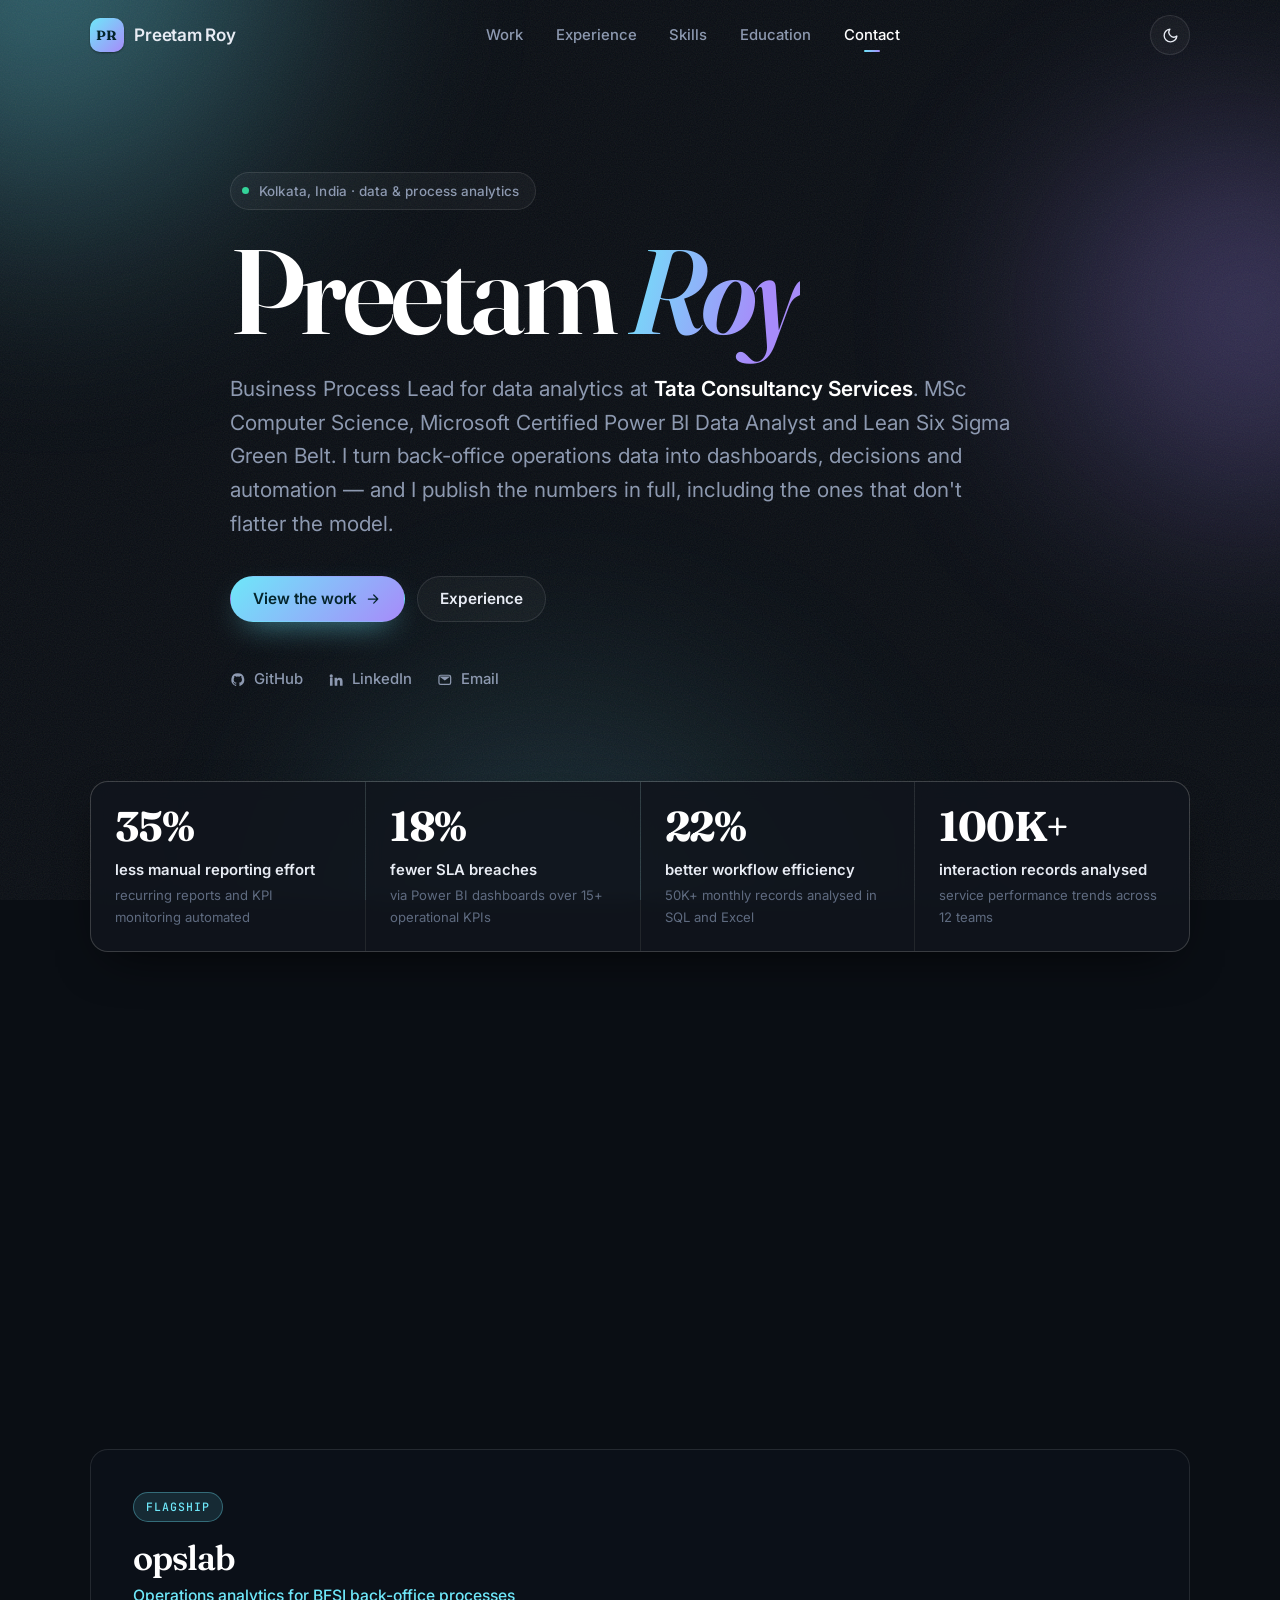
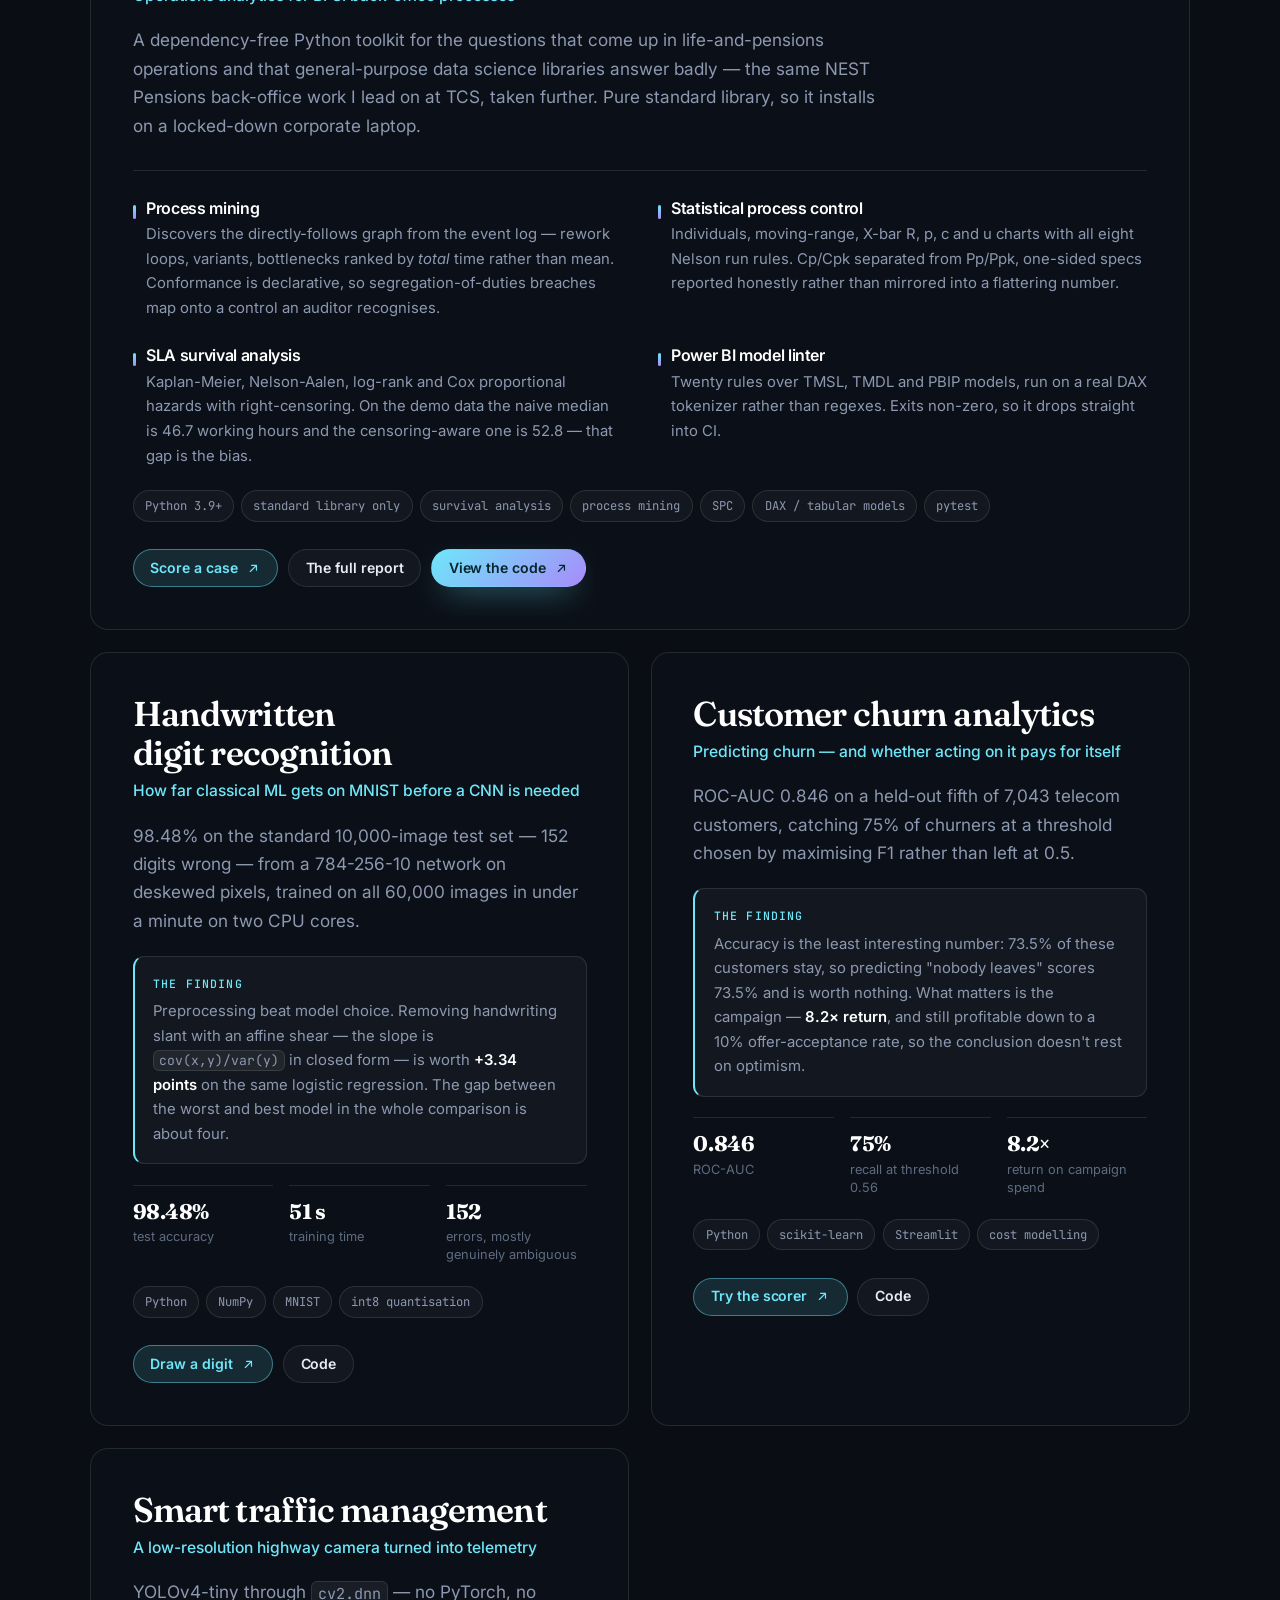
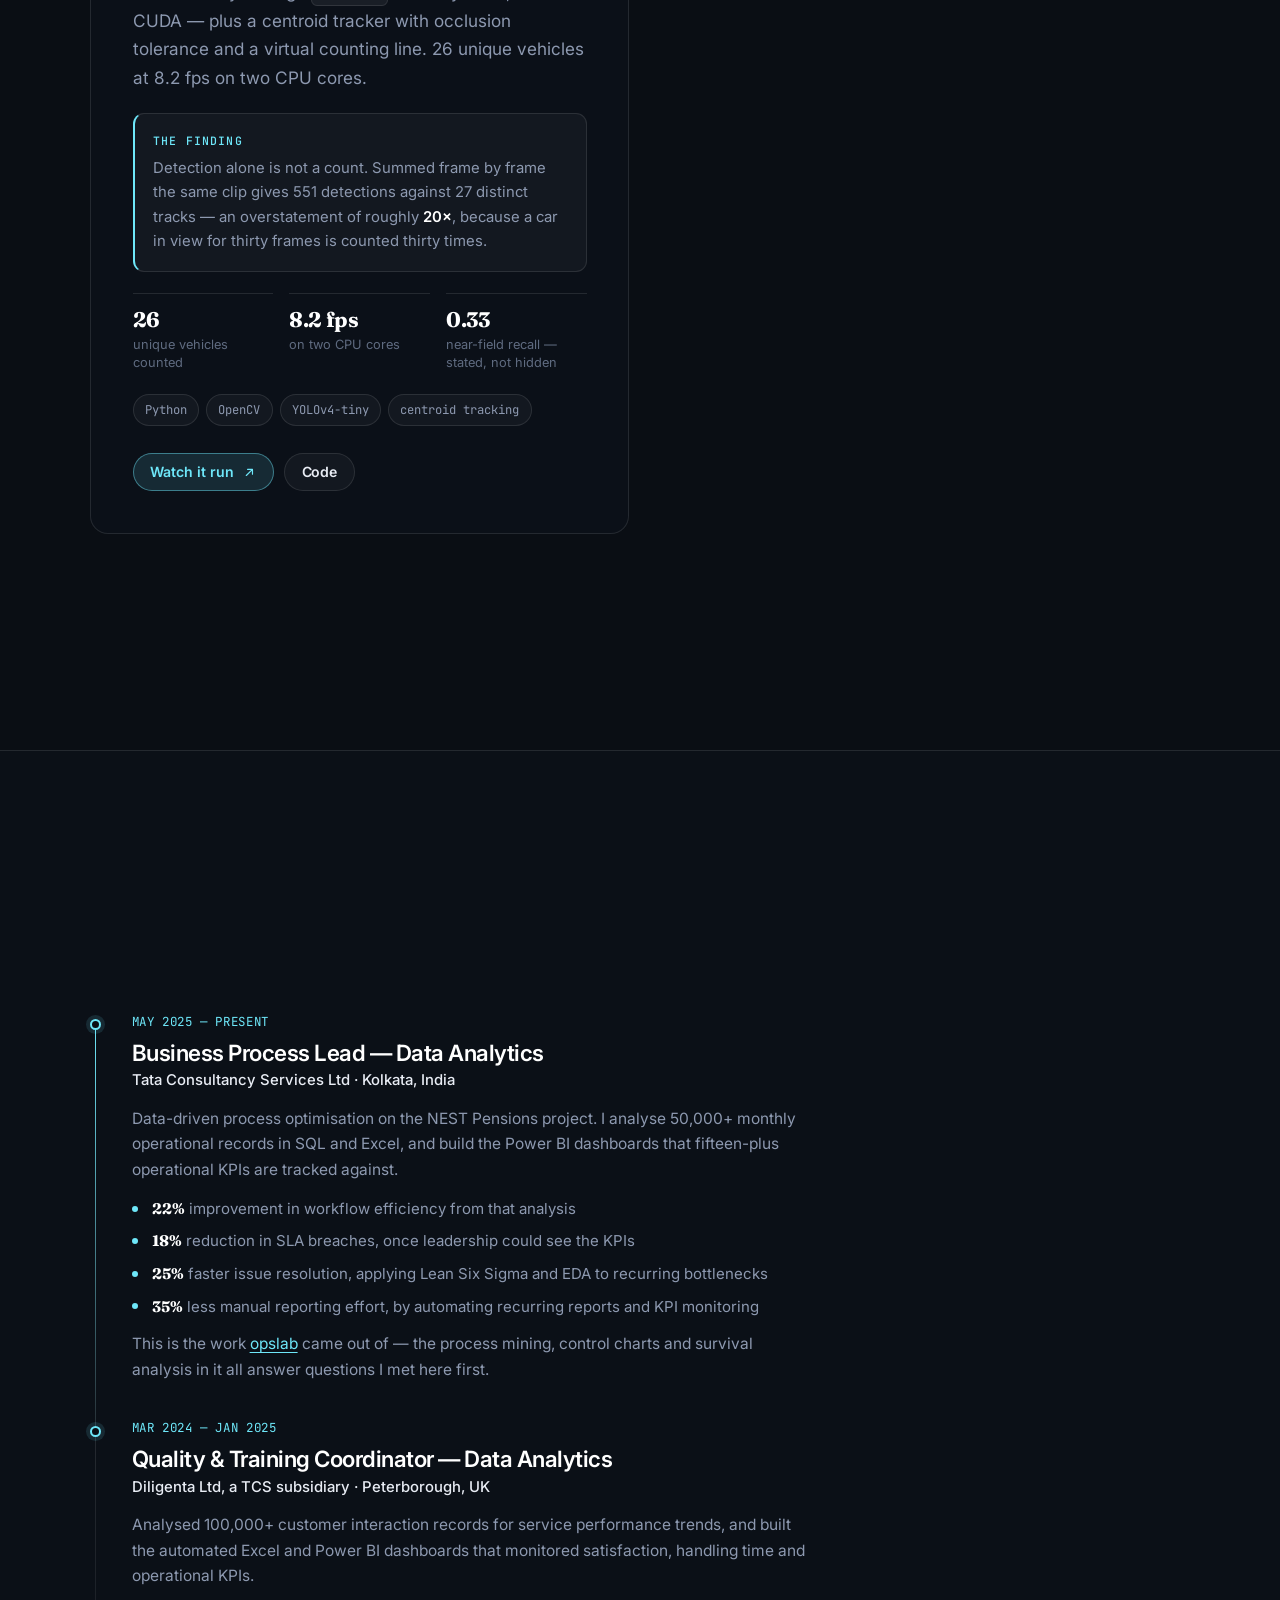
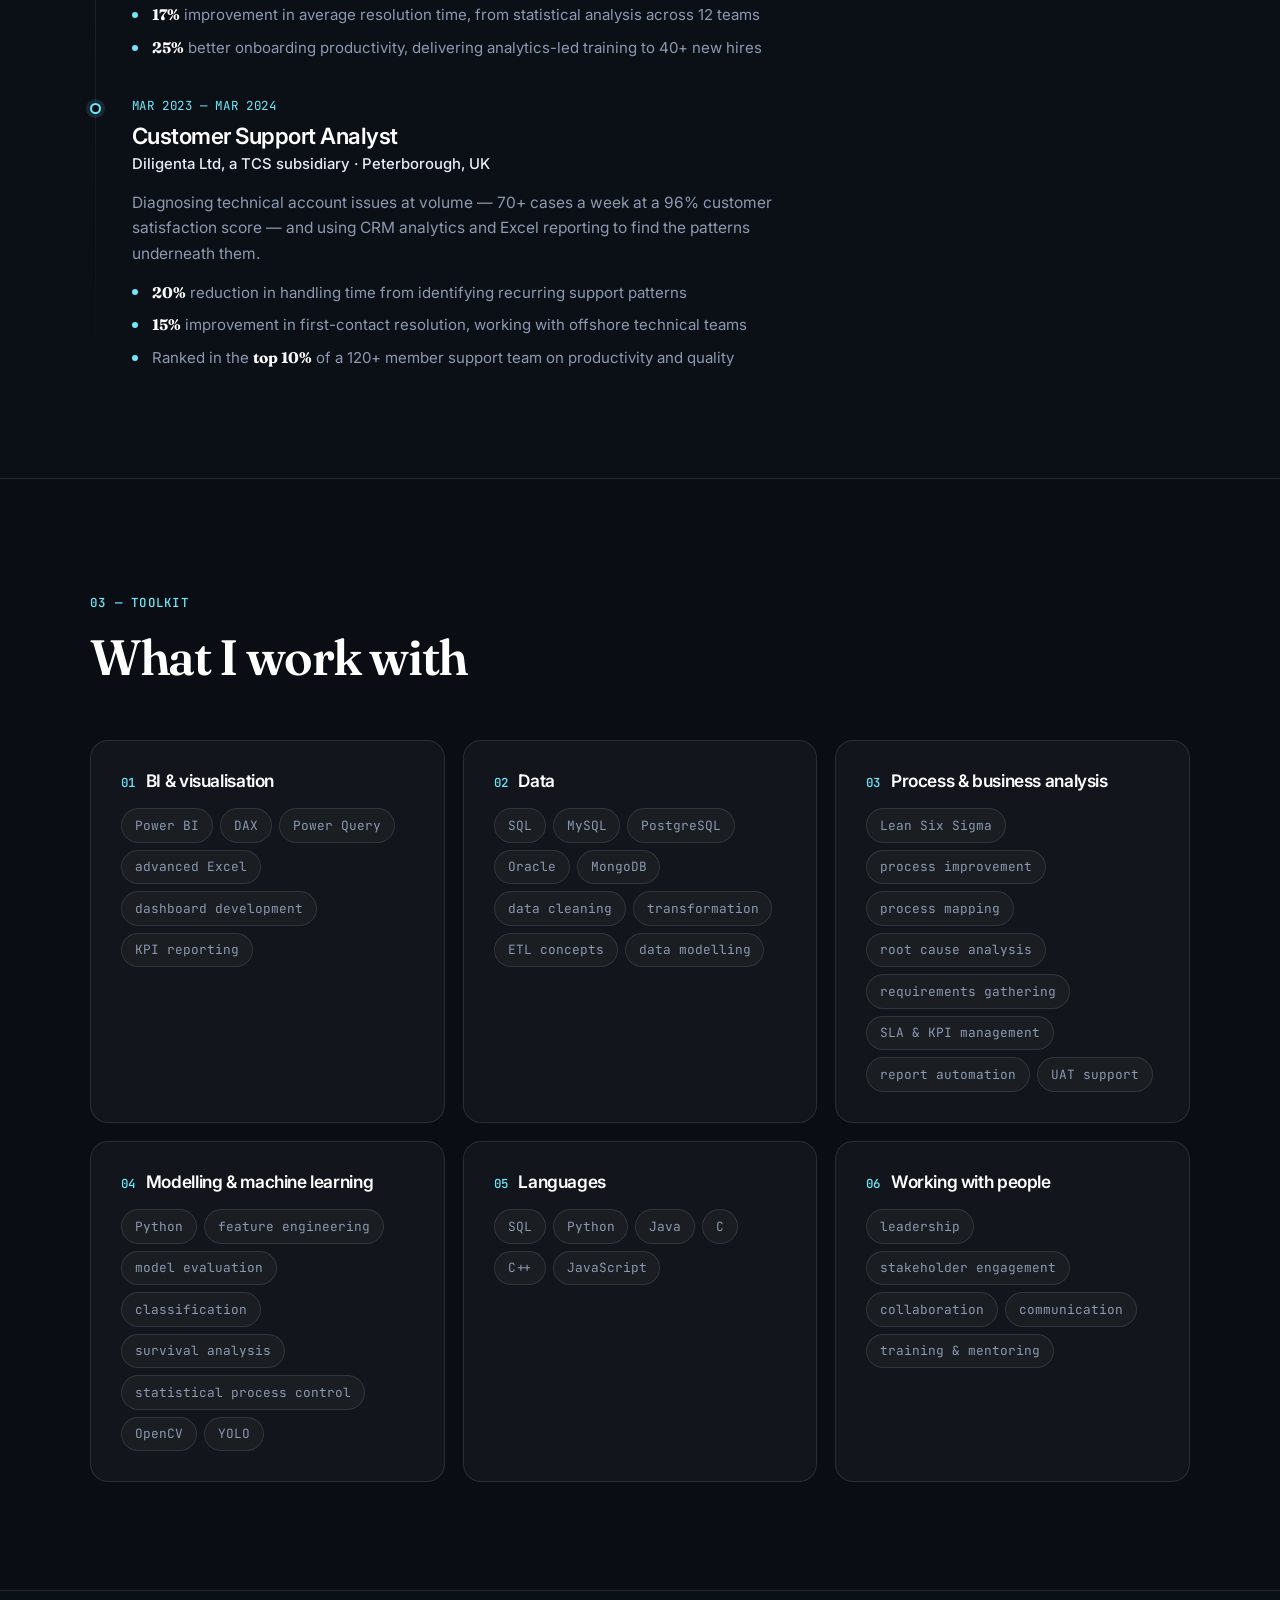
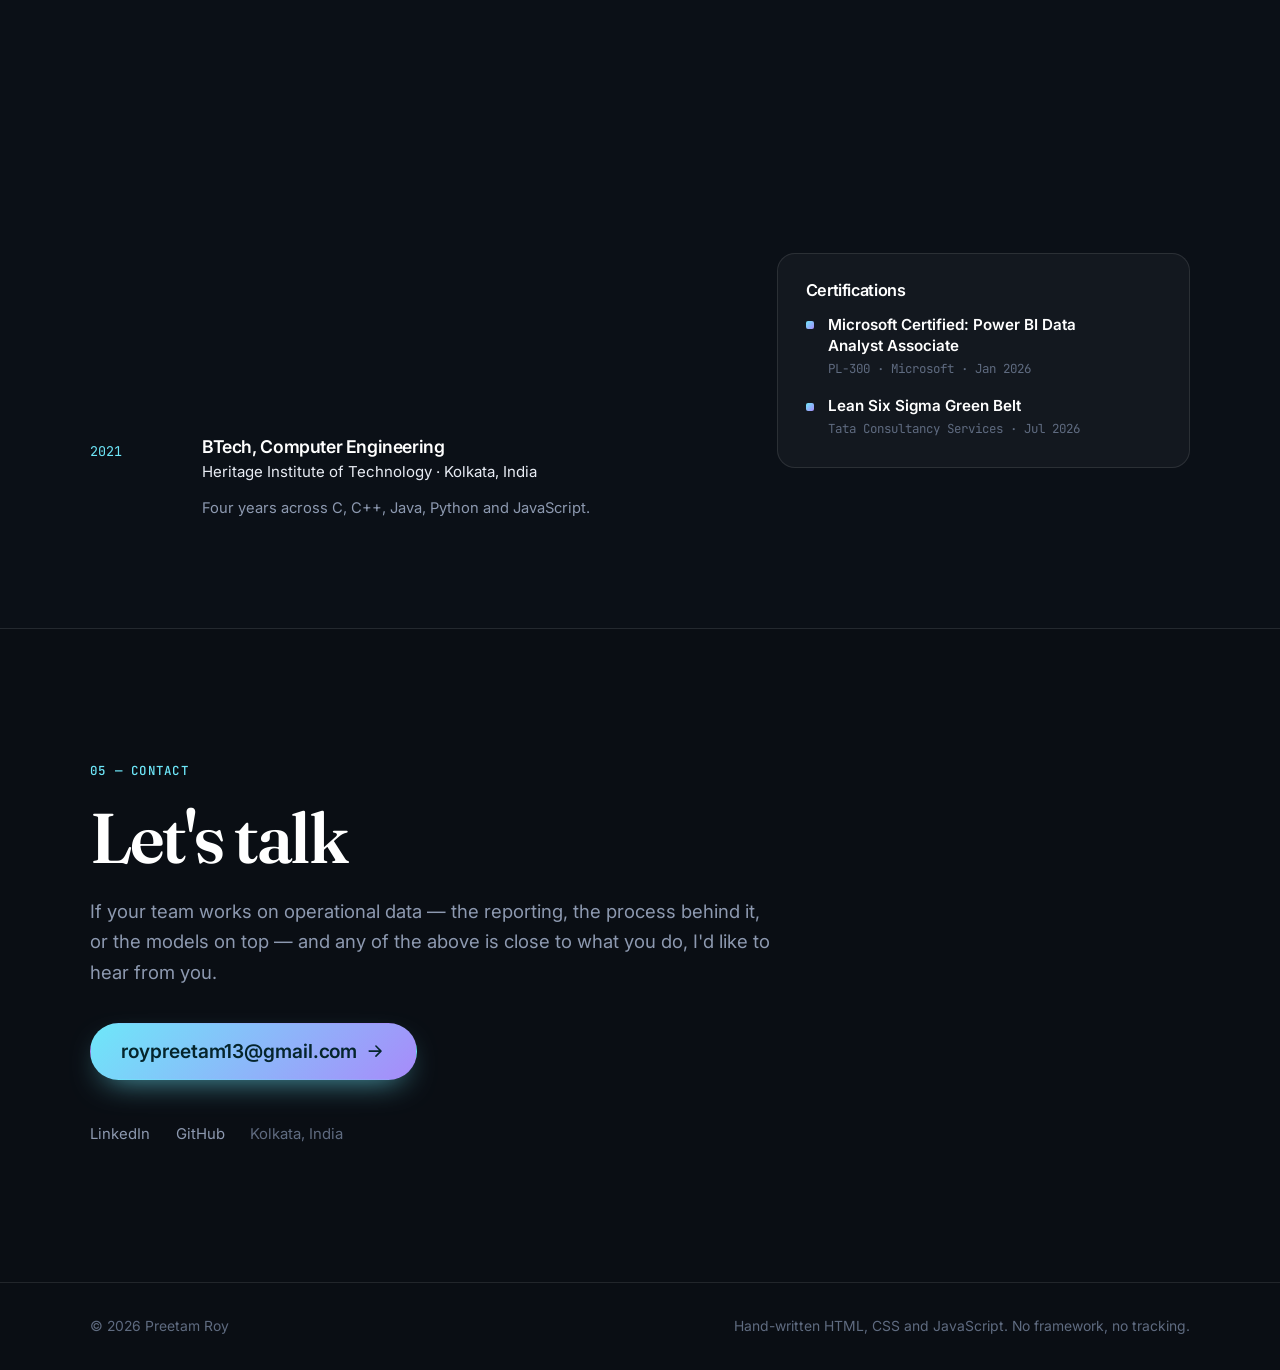
==== index.html @ d024924d "Publish the portfolio at the user-site URL A mirror of pr1317/portfolio, which stays the source of t" ====
<!doctype html>
<html lang="en" data-theme="dark">
<head>
<meta charset="utf-8">
<meta name="viewport" content="width=device-width, initial-scale=1, viewport-fit=cover">
<title>Preetam Roy — Data &amp; Process Analytics Portfolio</title>
<meta name="description" content="Preetam Roy — Business Process Lead for data analytics at TCS. MSc Computer Science, Microsoft Certified Power BI Data Analyst (PL-300), Lean Six Sigma Green Belt. Operations analytics, SQL, Power BI and machine learning.">
<meta name="author" content="Preetam Roy">
<meta name="theme-color" content="#0a0e14" media="(prefers-color-scheme: dark)">
<meta name="theme-color" content="#f6f7fb" media="(prefers-color-scheme: light)">

<meta property="og:type" content="website">
<meta property="og:title" content="Preetam Roy — Data &amp; Process Analytics Portfolio">
<meta property="og:description" content="Operations analytics, SQL and Power BI across BFSI back-office processes — plus four projects with their results published in full, including the ones that don't flatter the model.">
<meta property="og:url" content="https://portfolio-production-f8b6.up.railway.app/">
<meta name="twitter:card" content="summary_large_image">

<link rel="canonical" href="https://portfolio-production-f8b6.up.railway.app/">
<link rel="icon" href="data:image/svg+xml,%3Csvg xmlns='http://www.w3.org/2000/svg' viewBox='0 0 64 64'%3E%3Crect width='64' height='64' rx='14' fill='%230a0e14'/%3E%3Ctext x='32' y='43' font-family='Georgia,serif' font-size='30' font-weight='700' fill='%236ee7f9' text-anchor='middle'%3EPR%3C/text%3E%3C/svg%3E">

<link rel="preconnect" href="https://fonts.googleapis.com">
<link rel="preconnect" href="https://fonts.gstatic.com" crossorigin>
<link rel="stylesheet" href="https://fonts.googleapis.com/css2?family=Fraunces:opsz,wght@9..144,400;9..144,600;9..144,700&family=Inter:wght@400;500;600;700&family=JetBrains+Mono:wght@400;500&display=swap">
<script>
(function(){var d=document.documentElement;d.classList.add('js');
try{var t=localStorage.getItem('pr-theme');if(t==='light'||t==='dark')d.setAttribute('data-theme',t);}catch(e){}})();
</script>
<link rel="stylesheet" href="assets/css/style.css">
</head>
<body>
<a class="skip-link" href="#main">Skip to content</a>

<div class="aurora" aria-hidden="true">
  <span class="aurora__blob aurora__blob--1"></span>
  <span class="aurora__blob aurora__blob--2"></span>
  <span class="aurora__blob aurora__blob--3"></span>
  <span class="aurora__grain"></span>
</div>

<header class="site-header" id="site-header">
  <div class="shell site-header__inner">
    <a class="brand" href="#top">
      <span class="brand__mark" aria-hidden="true">PR</span>
      <span class="brand__text">Preetam Roy</span>
    </a>

    <nav class="nav" id="nav" aria-label="Primary">
      <ul class="nav__list">
        <li><a class="nav__link" href="#work">Work</a></li>
        <li><a class="nav__link" href="#experience">Experience</a></li>
        <li><a class="nav__link" href="#skills">Skills</a></li>
        <li><a class="nav__link" href="#education">Education</a></li>
        <li><a class="nav__link" href="#contact">Contact</a></li>
      </ul>
    </nav>

    <div class="site-header__actions">
      <button class="icon-btn" id="theme-toggle" type="button" aria-label="Switch to light theme" aria-pressed="false">
        <svg class="icon icon--moon" viewBox="0 0 24 24" aria-hidden="true"><path d="M21 12.8A9 9 0 1 1 11.2 3a7 7 0 0 0 9.8 9.8Z"/></svg>
        <svg class="icon icon--sun" viewBox="0 0 24 24" aria-hidden="true"><circle cx="12" cy="12" r="4.2"/><path d="M12 2v2.6M12 19.4V22M4.2 4.2l1.9 1.9M17.9 17.9l1.9 1.9M2 12h2.6M19.4 12H22M4.2 19.8l1.9-1.9M17.9 6.1l1.9-1.9"/></svg>
      </button>
      <button class="menu-btn" id="menu-btn" type="button" aria-label="Open menu" aria-expanded="false" aria-controls="mobile-menu">
        <span></span><span></span><span></span>
      </button>
    </div>
  </div>
  <div class="scroll-progress" id="scroll-progress" aria-hidden="true"></div>
</header>

<div class="mobile-menu" id="mobile-menu" hidden>
  <nav aria-label="Mobile">
    <ul>
      <li><a href="#work">Work</a></li>
      <li><a href="#experience">Experience</a></li>
      <li><a href="#skills">Skills</a></li>
      <li><a href="#education">Education</a></li>
      <li><a href="#contact">Contact</a></li>
    </ul>
  </nav>
  <div class="mobile-menu__foot">
    <a href="mailto:roypreetam13@gmail.com">roypreetam13@gmail.com</a>
  </div>
</div>

<main id="main">
  <span id="top"></span>

  <!-- ───────────────────────── HERO ───────────────────────── -->
  <section class="hero">
    <div class="shell hero__inner">
      <p class="hero__eyebrow reveal">
        <span class="pulse" aria-hidden="true"></span>
        Kolkata, India &middot; data &amp; process analytics
      </p>

      <h1 class="hero__title reveal" data-reveal-delay="1">
        Preetam <em>Roy</em>
      </h1>

      <p class="hero__lede reveal" data-reveal-delay="2">
        Business Process Lead for data analytics at <strong>Tata Consultancy Services</strong>.
        MSc Computer Science, Microsoft Certified Power BI Data Analyst and Lean Six Sigma
        Green Belt. I turn back-office operations data into dashboards, decisions and
        automation &mdash; and I publish the numbers in full, including the ones that don't
        flatter the model.
      </p>

      <div class="hero__cta reveal" data-reveal-delay="3">
        <a class="btn btn--primary" href="#work">
          View the work
          <svg class="icon" viewBox="0 0 24 24" aria-hidden="true"><path d="M5 12h14M13 6l6 6-6 6"/></svg>
        </a>
        <a class="btn btn--ghost" href="#experience">Experience</a>
      </div>

      <ul class="hero__links reveal" data-reveal-delay="4">
        <li><a href="https://github.com/pr1317" target="_blank" rel="noopener noreferrer">
          <svg class="icon" viewBox="0 0 24 24" aria-hidden="true"><path d="M12 2a10 10 0 0 0-3.16 19.49c.5.09.68-.22.68-.48v-1.7c-2.78.6-3.37-1.34-3.37-1.34-.45-1.16-1.11-1.47-1.11-1.47-.91-.62.07-.61.07-.61 1 .07 1.53 1.03 1.53 1.03.9 1.53 2.36 1.09 2.93.83.09-.65.35-1.09.63-1.34-2.22-.25-4.55-1.11-4.55-4.94 0-1.09.39-1.98 1.03-2.68-.1-.25-.45-1.27.1-2.65 0 0 .84-.27 2.75 1.02a9.5 9.5 0 0 1 5 0c1.91-1.29 2.75-1.02 2.75-1.02.55 1.38.2 2.4.1 2.65.64.7 1.03 1.59 1.03 2.68 0 3.84-2.34 4.68-4.57 4.93.36.31.68.92.68 1.85v2.74c0 .27.18.58.69.48A10 10 0 0 0 12 2Z"/></svg>
          GitHub</a></li>
        <li><a href="https://www.linkedin.com/in/preetam-roy" target="_blank" rel="noopener noreferrer">
          <svg class="icon" viewBox="0 0 24 24" aria-hidden="true"><path d="M4.98 3.5a2.5 2.5 0 1 1 0 5 2.5 2.5 0 0 1 0-5ZM3 9h4v12H3zM10 9h3.8v1.7h.05c.53-.95 1.83-1.95 3.77-1.95 4.03 0 4.78 2.5 4.78 5.76V21h-4v-5.6c0-1.34-.03-3.06-1.9-3.06-1.9 0-2.2 1.45-2.2 2.96V21h-4z"/></svg>
          LinkedIn</a></li>
        <li><a href="mailto:roypreetam13@gmail.com">
          <svg class="icon" viewBox="0 0 24 24" aria-hidden="true"><rect x="3" y="5" width="18" height="14" rx="2.5"/><path d="m3.5 7 8.5 6 8.5-6"/></svg>
          Email</a></li>
      </ul>
    </div>

    <div class="shell">
      <ul class="stats reveal" data-reveal-delay="5">
        <li class="stat">
          <span class="stat__value" data-count-to="35" data-decimals="0" data-suffix="%">35%</span>
          <span class="stat__label">less manual reporting effort</span>
          <span class="stat__note">recurring reports and KPI monitoring automated</span>
        </li>
        <li class="stat">
          <span class="stat__value" data-count-to="18" data-decimals="0" data-suffix="%">18%</span>
          <span class="stat__label">fewer SLA breaches</span>
          <span class="stat__note">via Power BI dashboards over 15+ operational KPIs</span>
        </li>
        <li class="stat">
          <span class="stat__value" data-count-to="22" data-decimals="0" data-suffix="%">22%</span>
          <span class="stat__label">better workflow efficiency</span>
          <span class="stat__note">50K+ monthly records analysed in SQL and Excel</span>
        </li>
        <li class="stat">
          <span class="stat__value" data-count-to="100" data-decimals="0" data-suffix="K+">100K+</span>
          <span class="stat__label">interaction records analysed</span>
          <span class="stat__note">service performance trends across 12 teams</span>
        </li>
      </ul>
    </div>
  </section>

  <!-- ───────────────────────── WORK ───────────────────────── -->
  <section class="section" id="work">
    <div class="shell">
      <header class="section__head reveal">
        <p class="section__kicker">01 — Selected work</p>
        <h2 class="section__title">Four projects, and the results behind them</h2>
        <p class="section__lede">
          The same operational questions I work on at TCS, taken further than a working day
          allows. Each ships with tests, CI and a README that states what the code does
          <em>and</em> where it fails. All four run live in your browser.
        </p>
      </header>

      <!-- FEATURED -->
      <article class="project project--featured reveal tilt">
        <div class="project__glow" aria-hidden="true"></div>
        <div class="project__body">
          <p class="project__flag">Flagship</p>
          <h3 class="project__title">opslab</h3>
          <p class="project__sub">Operations analytics for BFSI back-office processes</p>
          <p class="project__text">
            A dependency-free Python toolkit for the questions that come up in life-and-pensions
            operations and that general-purpose data science libraries answer badly &mdash; the
            same NEST Pensions back-office work I lead on at TCS, taken further. Pure standard
            library, so it installs on a locked-down corporate laptop.
          </p>

          <ul class="modules">
            <li>
              <h4>Process mining</h4>
              <p>Discovers the directly-follows graph from the event log — rework loops, variants,
                bottlenecks ranked by <em>total</em> time rather than mean. Conformance is
                declarative, so segregation-of-duties breaches map onto a control an auditor recognises.</p>
            </li>
            <li>
              <h4>Statistical process control</h4>
              <p>Individuals, moving-range, X-bar R, p, c and u charts with all eight Nelson run
                rules. Cp/Cpk separated from Pp/Ppk, one-sided specs reported honestly rather than
                mirrored into a flattering number.</p>
            </li>
            <li>
              <h4>SLA survival analysis</h4>
              <p>Kaplan-Meier, Nelson-Aalen, log-rank and Cox proportional hazards with
                right-censoring. On the demo data the naive median is 46.7 working hours and the
                censoring-aware one is 52.8 — that gap is the bias.</p>
            </li>
            <li>
              <h4>Power BI model linter</h4>
              <p>Twenty rules over TMSL, TMDL and PBIP models, run on a real DAX tokenizer rather
                than regexes. Exits non-zero, so it drops straight into CI.</p>
            </li>
          </ul>

          <ul class="chips">
            <li>Python 3.9+</li><li>standard library only</li><li>survival analysis</li>
            <li>process mining</li><li>SPC</li><li>DAX / tabular models</li><li>pytest</li>
          </ul>

          <div class="project__links">
            <a class="btn btn--sm btn--accent" href="demos/opslab/">
              Score a case
              <svg class="icon" viewBox="0 0 24 24" aria-hidden="true"><path d="M7 17 17 7M9 7h8v8"/></svg>
            </a>
            <a class="btn btn--sm btn--ghost" href="demos/opslab/report.html">The full report</a>
            <a class="btn btn--primary btn--sm" href="https://github.com/pr1317/opslab" target="_blank" rel="noopener noreferrer">
              View the code
              <svg class="icon" viewBox="0 0 24 24" aria-hidden="true"><path d="M7 17 17 7M9 7h8v8"/></svg>
            </a>
          </div>
        </div>
      </article>

      <div class="project-grid">

        <article class="project reveal tilt">
          <div class="project__glow" aria-hidden="true"></div>
          <div class="project__body">
            <h3 class="project__title">Handwritten digit recognition</h3>
            <p class="project__sub">How far classical ML gets on MNIST before a CNN is needed</p>
            <p class="project__text">
              98.48% on the standard 10,000-image test set — 152 digits wrong — from a 784-256-10
              network on deskewed pixels, trained on all 60,000 images in under a minute on two CPU cores.
            </p>
            <div class="finding">
              <p class="finding__label">The finding</p>
              <p>Preprocessing beat model choice. Removing handwriting slant with an affine shear —
                the slope is <code>cov(x,y)/var(y)</code> in closed form — is worth
                <strong>+3.34 points</strong> on the same logistic regression. The gap between the
                worst and best model in the whole comparison is about four.</p>
            </div>
            <ul class="metrics">
              <li><span>98.48%</span>test accuracy</li>
              <li><span>51 s</span>training time</li>
              <li><span>152</span>errors, mostly genuinely ambiguous</li>
            </ul>
            <ul class="chips"><li>Python</li><li>NumPy</li><li>MNIST</li><li>int8 quantisation</li></ul>
            <div class="project__links">
              <a class="btn btn--sm btn--accent" href="demos/digits/">
                Draw a digit
                <svg class="icon" viewBox="0 0 24 24" aria-hidden="true"><path d="M7 17 17 7M9 7h8v8"/></svg>
              </a>
              <a class="btn btn--sm btn--ghost" href="https://github.com/pr1317/handwritten-digit-recognition" target="_blank" rel="noopener noreferrer">Code</a>
            </div>
          </div>
        </article>

        <article class="project reveal tilt">
          <div class="project__glow" aria-hidden="true"></div>
          <div class="project__body">
            <h3 class="project__title">Customer churn analytics</h3>
            <p class="project__sub">Predicting churn — and whether acting on it pays for itself</p>
            <p class="project__text">
              ROC-AUC 0.846 on a held-out fifth of 7,043 telecom customers, catching 75% of churners
              at a threshold chosen by maximising F1 rather than left at 0.5.
            </p>
            <div class="finding">
              <p class="finding__label">The finding</p>
              <p>Accuracy is the least interesting number: 73.5% of these customers stay, so
                predicting "nobody leaves" scores 73.5% and is worth nothing. What matters is the
                campaign — <strong>8.2&times; return</strong>, and still profitable down to a 10%
                offer-acceptance rate, so the conclusion doesn't rest on optimism.</p>
            </div>
            <ul class="metrics">
              <li><span>0.846</span>ROC-AUC</li>
              <li><span>75%</span>recall at threshold 0.56</li>
              <li><span>8.2&times;</span>return on campaign spend</li>
            </ul>
            <ul class="chips"><li>Python</li><li>scikit-learn</li><li>Streamlit</li><li>cost modelling</li></ul>
            <div class="project__links">
              <a class="btn btn--sm btn--accent" href="demos/churn/">
                Try the scorer
                <svg class="icon" viewBox="0 0 24 24" aria-hidden="true"><path d="M7 17 17 7M9 7h8v8"/></svg>
              </a>
              <a class="btn btn--sm btn--ghost" href="https://github.com/pr1317/customer-churn-analytics" target="_blank" rel="noopener noreferrer">Code</a>
            </div>
          </div>
        </article>

        <article class="project reveal tilt">
          <div class="project__glow" aria-hidden="true"></div>
          <div class="project__body">
            <h3 class="project__title">Smart traffic management</h3>
            <p class="project__sub">A low-resolution highway camera turned into telemetry</p>
            <p class="project__text">
              YOLOv4-tiny through <code>cv2.dnn</code> — no PyTorch, no CUDA — plus a centroid
              tracker with occlusion tolerance and a virtual counting line. 26 unique vehicles at
              8.2 fps on two CPU cores.
            </p>
            <div class="finding">
              <p class="finding__label">The finding</p>
              <p>Detection alone is not a count. Summed frame by frame the same clip gives 551
                detections against 27 distinct tracks — an overstatement of roughly
                <strong>20&times;</strong>, because a car in view for thirty frames is counted thirty times.</p>
            </div>
            <ul class="metrics">
              <li><span>26</span>unique vehicles counted</li>
              <li><span>8.2 fps</span>on two CPU cores</li>
              <li><span>0.33</span>near-field recall — stated, not hidden</li>
            </ul>
            <ul class="chips"><li>Python</li><li>OpenCV</li><li>YOLOv4-tiny</li><li>centroid tracking</li></ul>
            <div class="project__links">
              <a class="btn btn--sm btn--accent" href="demos/traffic/">
                Watch it run
                <svg class="icon" viewBox="0 0 24 24" aria-hidden="true"><path d="M7 17 17 7M9 7h8v8"/></svg>
              </a>
              <a class="btn btn--sm btn--ghost" href="https://github.com/pr1317/smart-traffic-management" target="_blank" rel="noopener noreferrer">Code</a>
            </div>
          </div>
        </article>

      </div>

      <p class="work__note reveal">
        The digit-recognition and traffic projects began as university work — under
        Prof. Tapas Chakraborty and Prof. Josh Reiss respectively — and have been rebuilt
        from scratch here, with the measurements redone and published.
      </p>
    </div>
  </section>

  <!-- ───────────────────────── EXPERIENCE ───────────────────────── -->
  <section class="section section--alt" id="experience">
    <div class="shell">
      <header class="section__head reveal">
        <p class="section__kicker">02 — Experience</p>
        <h2 class="section__title">Where I've worked</h2>
      </header>

      <ol class="timeline">
        <li class="timeline__item reveal">
          <div class="timeline__marker" aria-hidden="true"></div>
          <p class="timeline__date">May 2025 &mdash; present</p>
          <h3 class="timeline__role">Business Process Lead &mdash; Data Analytics</h3>
          <p class="timeline__org">Tata Consultancy Services Ltd &middot; Kolkata, India</p>
          <p class="timeline__text">
            Data-driven process optimisation on the NEST Pensions project. I analyse 50,000+
            monthly operational records in SQL and Excel, and build the Power BI dashboards
            that fifteen-plus operational KPIs are tracked against.
          </p>
          <ul class="bullets">
            <li><strong>22%</strong> improvement in workflow efficiency from that analysis</li>
            <li><strong>18%</strong> reduction in SLA breaches, once leadership could see the KPIs</li>
            <li><strong>25%</strong> faster issue resolution, applying Lean Six Sigma and EDA to
              recurring bottlenecks</li>
            <li><strong>35%</strong> less manual reporting effort, by automating recurring reports
              and KPI monitoring</li>
          </ul>
          <p class="timeline__text">
            This is the work <a href="#work">opslab</a> came out of — the process mining, control
            charts and survival analysis in it all answer questions I met here first.
          </p>
        </li>

        <li class="timeline__item reveal">
          <div class="timeline__marker" aria-hidden="true"></div>
          <p class="timeline__date">Mar 2024 &mdash; Jan 2025</p>
          <h3 class="timeline__role">Quality &amp; Training Coordinator &mdash; Data Analytics</h3>
          <p class="timeline__org">Diligenta Ltd, a TCS subsidiary &middot; Peterborough, UK</p>
          <p class="timeline__text">
            Analysed 100,000+ customer interaction records for service performance trends, and
            built the automated Excel and Power BI dashboards that monitored satisfaction,
            handling time and operational KPIs.
          </p>
          <ul class="bullets">
            <li><strong>17%</strong> improvement in average resolution time, from statistical
              analysis across 12 teams</li>
            <li><strong>25%</strong> better onboarding productivity, delivering analytics-led
              training to 40+ new hires</li>
          </ul>
        </li>

        <li class="timeline__item reveal">
          <div class="timeline__marker" aria-hidden="true"></div>
          <p class="timeline__date">Mar 2023 &mdash; Mar 2024</p>
          <h3 class="timeline__role">Customer Support Analyst</h3>
          <p class="timeline__org">Diligenta Ltd, a TCS subsidiary &middot; Peterborough, UK</p>
          <p class="timeline__text">
            Diagnosing technical account issues at volume — 70+ cases a week at a 96% customer
            satisfaction score — and using CRM analytics and Excel reporting to find the patterns
            underneath them.
          </p>
          <ul class="bullets">
            <li><strong>20%</strong> reduction in handling time from identifying recurring support patterns</li>
            <li><strong>15%</strong> improvement in first-contact resolution, working with offshore technical teams</li>
            <li>Ranked in the <strong>top 10%</strong> of a 120+ member support team on productivity and quality</li>
          </ul>
        </li>
      </ol>
    </div>
  </section>

  <!-- ───────────────────────── SKILLS ───────────────────────── -->
  <section class="section" id="skills">
    <div class="shell">
      <header class="section__head reveal">
        <p class="section__kicker">03 — Toolkit</p>
        <h2 class="section__title">What I work with</h2>
      </header>

      <div class="skills">
        <div class="skill-card reveal">
          <h3><span class="skill-card__num" aria-hidden="true">01</span>BI &amp; visualisation</h3>
          <ul class="chips chips--lg">
            <li>Power BI</li><li>DAX</li><li>Power Query</li><li>advanced Excel</li>
            <li>dashboard development</li><li>KPI reporting</li>
          </ul>
        </div>
        <div class="skill-card reveal" data-reveal-delay="1">
          <h3><span class="skill-card__num" aria-hidden="true">02</span>Data</h3>
          <ul class="chips chips--lg">
            <li>SQL</li><li>MySQL</li><li>PostgreSQL</li><li>Oracle</li><li>MongoDB</li>
            <li>data cleaning</li><li>transformation</li><li>ETL concepts</li><li>data modelling</li>
          </ul>
        </div>
        <div class="skill-card reveal" data-reveal-delay="2">
          <h3><span class="skill-card__num" aria-hidden="true">03</span>Process &amp; business analysis</h3>
          <ul class="chips chips--lg">
            <li>Lean Six Sigma</li><li>process improvement</li><li>process mapping</li>
            <li>root cause analysis</li><li>requirements gathering</li>
            <li>SLA &amp; KPI management</li><li>report automation</li><li>UAT support</li>
          </ul>
        </div>
        <div class="skill-card reveal" data-reveal-delay="3">
          <h3><span class="skill-card__num" aria-hidden="true">04</span>Modelling &amp; machine learning</h3>
          <ul class="chips chips--lg">
            <li>Python</li><li>feature engineering</li><li>model evaluation</li>
            <li>classification</li><li>survival analysis</li><li>statistical process control</li>
            <li>OpenCV</li><li>YOLO</li>
          </ul>
        </div>
        <div class="skill-card reveal" data-reveal-delay="4">
          <h3><span class="skill-card__num" aria-hidden="true">05</span>Languages</h3>
          <ul class="chips chips--lg">
            <li>SQL</li><li>Python</li><li>Java</li><li>C</li><li>C++</li><li>JavaScript</li>
          </ul>
        </div>
        <div class="skill-card reveal" data-reveal-delay="5">
          <h3><span class="skill-card__num" aria-hidden="true">06</span>Working with people</h3>
          <ul class="chips chips--lg">
            <li>leadership</li><li>stakeholder engagement</li><li>collaboration</li>
            <li>communication</li><li>training &amp; mentoring</li>
          </ul>
        </div>
      </div>
    </div>
  </section>

  <!-- ───────────────────────── EDUCATION ───────────────────────── -->
  <section class="section section--alt" id="education">
    <div class="shell">
      <header class="section__head reveal">
        <p class="section__kicker">04 — Education &amp; certifications</p>
        <h2 class="section__title">Where I learned it</h2>
      </header>

      <div class="edu-layout">
        <ol class="edu">
          <li class="edu__item reveal">
            <p class="edu__year">2022</p>
            <h3>MSc, Computer Science</h3>
            <p class="edu__org">Queen Mary University of London &middot; London, UK</p>
            <p class="edu__detail">
              Natural language processing, data analytics, distributed systems, semi-structured
              data analysis, Bayesian theory and risk analysis, security and authentication, and
              functional programming with Haskell.
            </p>
          </li>
          <li class="edu__item reveal">
            <p class="edu__year">2021</p>
            <h3>BTech, Computer Engineering</h3>
            <p class="edu__org">Heritage Institute of Technology &middot; Kolkata, India</p>
            <p class="edu__detail">Four years across C, C++, Java, Python and JavaScript.</p>
          </li>
        </ol>

        <aside class="side-cards">
          <div class="side-card reveal">
            <h3>Certifications</h3>
            <ul class="certs">
              <li>
                <p class="certs__name">Microsoft Certified: Power BI Data Analyst Associate</p>
                <p class="certs__meta">PL-300 &middot; Microsoft &middot; Jan 2026</p>
              </li>
              <li>
                <p class="certs__name">Lean Six Sigma Green Belt</p>
                <p class="certs__meta">Tata Consultancy Services &middot; Jul 2026</p>
              </li>
            </ul>
          </div>
        </aside>
      </div>
    </div>
  </section>

  <!-- ───────────────────────── CONTACT ───────────────────────── -->
  <section class="section section--contact" id="contact">
    <div class="shell">
      <div class="contact reveal">
        <p class="section__kicker">05 — Contact</p>
        <h2 class="contact__title">Let's talk</h2>
        <p class="contact__lede">
          If your team works on operational data &mdash; the reporting, the process behind it, or
          the models on top &mdash; and any of the above is close to what you do, I'd like to hear
          from you.
        </p>
        <a class="btn btn--primary btn--lg" href="mailto:roypreetam13@gmail.com">
          roypreetam13@gmail.com
          <svg class="icon" viewBox="0 0 24 24" aria-hidden="true"><path d="M5 12h14M13 6l6 6-6 6"/></svg>
        </a>
        <ul class="contact__links">
          <li><a href="https://www.linkedin.com/in/preetam-roy" target="_blank" rel="noopener noreferrer">LinkedIn</a></li>
          <li><a href="https://github.com/pr1317" target="_blank" rel="noopener noreferrer">GitHub</a></li>
          <li><span>Kolkata, India</span></li>
        </ul>
      </div>
    </div>
  </section>
</main>

<footer class="site-footer">
  <div class="shell site-footer__inner">
    <p>&copy; <span id="year">2026</span> Preetam Roy</p>
    <p class="site-footer__meta">Hand-written HTML, CSS and JavaScript. No framework, no tracking.</p>
  </div>
</footer>

<script src="assets/js/main.js" defer></script>
</body>
</html>
---- assets/css/style.css ----
/* ============================================================
   Preetam Roy — portfolio
   Hand-written CSS. Mobile-first, dark by default, light theme
   available via [data-theme="light"] on <html>.
   ============================================================ */

/* ---------- 1. Tokens ---------- */
:root {
  /* dark is the default palette */
  --bg:            #0a0e14;
  --bg-alt:        #0d121a;
  --surface:       rgba(255, 255, 255, 0.035);
  --surface-hi:    rgba(255, 255, 255, 0.06);
  --line:          rgba(255, 255, 255, 0.10);
  --line-hi:       rgba(255, 255, 255, 0.18);

  --text:          #e8ecf4;
  --text-strong:   #ffffff;
  --muted:         #8d99b0;
  --faint:         #5f6b80;

  --accent:        #6ee7f9;
  --accent-2:      #a78bfa;
  --accent-ink:    #05252c;
  --accent-soft:   rgba(110, 231, 249, 0.12);

  --shadow-sm: 0 1px 2px rgba(0,0,0,.4);
  --shadow:    0 18px 50px -20px rgba(0, 0, 0, .8);
  --shadow-lg: 0 40px 90px -30px rgba(0, 0, 0, .9);

  --radius:    18px;
  --radius-sm: 11px;
  --radius-pill: 999px;

  --shell:  1180px;
  --gutter: clamp(1.15rem, 5vw, 2.5rem);

  --sans:  "Inter", -apple-system, BlinkMacSystemFont, "Segoe UI", Roboto, Helvetica, Arial, sans-serif;
  --serif: "Fraunces", Georgia, "Times New Roman", serif;
  --mono:  "JetBrains Mono", ui-monospace, SFMono-Regular, Menlo, Consolas, monospace;

  --ease: cubic-bezier(.22, .61, .36, 1);
  --step: 260ms;

  color-scheme: dark;
}

[data-theme="light"] {
  --bg:            #f7f8fb;
  --bg-alt:        #ffffff;
  --surface:       rgba(10, 14, 20, 0.025);
  --surface-hi:    rgba(10, 14, 20, 0.05);
  --line:          rgba(10, 14, 20, 0.10);
  --line-hi:       rgba(10, 14, 20, 0.20);

  --text:          #1d2534;
  --text-strong:   #080c14;
  --muted:         #57627a;
  --faint:         #7d879b;

  --accent:        #0e7f96;
  --accent-2:      #6d4ae0;
  --accent-ink:    #ffffff;
  --accent-soft:   rgba(14, 127, 150, 0.10);

  --shadow-sm: 0 1px 2px rgba(16, 24, 40, .06);
  --shadow:    0 18px 45px -22px rgba(16, 24, 40, .30);
  --shadow-lg: 0 40px 80px -34px rgba(16, 24, 40, .35);

  color-scheme: light;
}

/* ---------- 2. Reset & base ---------- */
*, *::before, *::after { box-sizing: border-box; }

html {
  -webkit-text-size-adjust: 100%;
  scroll-behavior: smooth;
  scroll-padding-top: 92px;
}

body {
  margin: 0;
  background: var(--bg);
  color: var(--text);
  font-family: var(--sans);
  font-size: clamp(1rem, .96rem + .18vw, 1.075rem);
  line-height: 1.65;
  font-feature-settings: "kern", "liga";
  -webkit-font-smoothing: antialiased;
  -moz-osx-font-smoothing: grayscale;
  overflow-x: hidden;
  transition: background var(--step) var(--ease), color var(--step) var(--ease);
}

body.is-locked { overflow: hidden; }

img, svg, video { max-width: 100%; height: auto; display: block; }

h1, h2, h3, h4 {
  margin: 0;
  color: var(--text-strong);
  line-height: 1.14;
  letter-spacing: -0.022em;
  text-wrap: balance;
}

p { margin: 0; text-wrap: pretty; }
ul, ol { margin: 0; padding: 0; list-style: none; }

a { color: inherit; text-decoration: none; }

code {
  font-family: var(--mono);
  font-size: .88em;
  background: var(--surface-hi);
  border: 1px solid var(--line);
  border-radius: 6px;
  padding: .1em .4em;
  white-space: nowrap;
}

strong { color: var(--text-strong); font-weight: 600; }
em { font-style: italic; }

:focus-visible {
  outline: 2px solid var(--accent);
  outline-offset: 3px;
  border-radius: 4px;
}

.skip-link {
  position: absolute;
  left: 50%;
  top: 0;
  transform: translate(-50%, -120%);
  z-index: 200;
  background: var(--accent);
  color: var(--accent-ink);
  padding: .7rem 1.2rem;
  border-radius: 0 0 10px 10px;
  font-weight: 600;
  transition: transform 180ms var(--ease);
}
.skip-link:focus { transform: translate(-50%, 0); }

.icon {
  width: 1.05em;
  height: 1.05em;
  fill: none;
  stroke: currentColor;
  stroke-width: 1.9;
  stroke-linecap: round;
  stroke-linejoin: round;
  flex: none;
}
/* filled glyphs (brand marks) */
.hero__links .icon path { stroke: none; fill: currentColor; }

.shell {
  width: 100%;
  max-width: var(--shell);
  margin-inline: auto;
  padding-inline: var(--gutter);
}

/* ---------- 3. Aurora backdrop ---------- */
.aurora {
  position: fixed;
  inset: 0;
  z-index: -1;
  overflow: hidden;
  pointer-events: none;
}

.aurora__blob {
  position: absolute;
  border-radius: 50%;
  filter: blur(90px);
  opacity: .5;
  will-change: transform;
}

.aurora__blob--1 {
  width: 46vmax; height: 46vmax;
  top: -18vmax; left: -12vmax;
  background: radial-gradient(circle at 30% 30%, var(--accent), transparent 68%);
  animation: drift-a 26s var(--ease) infinite alternate;
}
.aurora__blob--2 {
  width: 40vmax; height: 40vmax;
  top: 8vmax; right: -14vmax;
  background: radial-gradient(circle at 60% 40%, var(--accent-2), transparent 68%);
  animation: drift-b 32s var(--ease) infinite alternate;
  opacity: .40;
}
.aurora__blob--3 {
  width: 52vmax; height: 52vmax;
  bottom: -26vmax; left: 22vmax;
  background: radial-gradient(circle at 40% 60%, var(--accent), transparent 70%);
  animation: drift-c 38s var(--ease) infinite alternate;
  opacity: .22;
}

[data-theme="light"] .aurora__blob { opacity: .16; filter: blur(110px); }
[data-theme="light"] .aurora__blob--2 { opacity: .14; }
[data-theme="light"] .aurora__blob--3 { opacity: .09; }

.aurora__grain {
  position: absolute;
  inset: -50%;
  opacity: .16;
  background-image: url("data:image/svg+xml,%3Csvg xmlns='http://www.w3.org/2000/svg' width='140' height='140'%3E%3Cfilter id='n'%3E%3CfeTurbulence type='fractalNoise' baseFrequency='.85' numOctaves='3'/%3E%3C/filter%3E%3Crect width='140' height='140' filter='url(%23n)' opacity='.5'/%3E%3C/svg%3E");
}
[data-theme="light"] .aurora__grain { opacity: .07; }

@keyframes drift-a {
  to { transform: translate3d(8vmax, 6vmax, 0) scale(1.14); }
}
@keyframes drift-b {
  to { transform: translate3d(-10vmax, 10vmax, 0) scale(1.2); }
}
@keyframes drift-c {
  to { transform: translate3d(6vmax, -8vmax, 0) scale(1.1); }
}

/* ---------- 4. Header / nav ---------- */
.site-header {
  position: sticky;
  top: 0;
  z-index: 100;
  border-bottom: 1px solid transparent;
  transition: background var(--step) var(--ease), border-color var(--step) var(--ease),
              backdrop-filter var(--step) var(--ease);
}
.site-header.is-stuck {
  background: color-mix(in srgb, var(--bg) 78%, transparent);
  -webkit-backdrop-filter: blur(16px) saturate(150%);
  backdrop-filter: blur(16px) saturate(150%);
  border-bottom-color: var(--line);
}
@supports not (background: color-mix(in srgb, red 50%, blue)) {
  .site-header.is-stuck { background: var(--bg); }
}

.site-header__inner {
  display: flex;
  align-items: center;
  justify-content: space-between;
  gap: 1rem;
  min-height: 70px;
}

.brand { display: inline-flex; align-items: center; gap: .65rem; font-weight: 600; }

.brand__mark {
  display: grid;
  place-items: center;
  width: 34px; height: 34px;
  border-radius: 10px;
  background: linear-gradient(135deg, var(--accent), var(--accent-2));
  color: var(--accent-ink);
  font-family: var(--serif);
  font-size: .84rem;
  font-weight: 700;
  letter-spacing: .01em;
  box-shadow: var(--shadow-sm);
}
[data-theme="light"] .brand__mark { color: #fff; }

.brand__text { letter-spacing: -.015em; }

.nav { display: none; }
@media (min-width: 900px) {
  .nav { display: block; }
  .nav__list { display: flex; gap: .35rem; }
  .nav__link {
    display: block;
    position: relative;
    padding: .5rem .85rem;
    border-radius: var(--radius-pill);
    font-size: .93rem;
    font-weight: 500;
    color: var(--muted);
    transition: color 180ms var(--ease), background 180ms var(--ease);
  }
  .nav__link:hover { color: var(--text-strong); background: var(--surface-hi); }
  .nav__link.is-active { color: var(--text-strong); }
  .nav__link.is-active::after {
    content: "";
    position: absolute;
    left: 50%; bottom: .18rem;
    width: 16px; height: 2px;
    transform: translateX(-50%);
    border-radius: 2px;
    background: linear-gradient(90deg, var(--accent), var(--accent-2));
  }
}

.site-header__actions { display: flex; align-items: center; gap: .5rem; }

.icon-btn {
  display: grid;
  place-items: center;
  width: 40px; height: 40px;
  border: 1px solid var(--line);
  border-radius: var(--radius-pill);
  background: var(--surface);
  color: var(--text);
  cursor: pointer;
  transition: border-color 180ms var(--ease), background 180ms var(--ease), transform 180ms var(--ease);
}
.icon-btn:hover { border-color: var(--line-hi); background: var(--surface-hi); transform: translateY(-1px); }
.icon-btn .icon { width: 17px; height: 17px; }
.icon--sun { display: none; }
[data-theme="light"] .icon--sun { display: block; }
[data-theme="light"] .icon--moon { display: none; }

.menu-btn {
  display: grid;
  place-items: center;
  gap: 4px;
  width: 40px; height: 40px;
  padding: 0;
  border: 1px solid var(--line);
  border-radius: var(--radius-pill);
  background: var(--surface);
  cursor: pointer;
}
.menu-btn span {
  display: block;
  width: 16px; height: 1.8px;
  border-radius: 2px;
  background: var(--text);
  transition: transform 220ms var(--ease), opacity 160ms var(--ease);
}
.menu-btn[aria-expanded="true"] span:nth-child(1) { transform: translateY(5.8px) rotate(45deg); }
.menu-btn[aria-expanded="true"] span:nth-child(2) { opacity: 0; }
.menu-btn[aria-expanded="true"] span:nth-child(3) { transform: translateY(-5.8px) rotate(-45deg); }
@media (min-width: 900px) { .menu-btn { display: none; } }

.scroll-progress {
  height: 2px;
  width: 100%;
  transform-origin: 0 50%;
  transform: scaleX(0);
  background: linear-gradient(90deg, var(--accent), var(--accent-2));
}

/* mobile menu */
.mobile-menu {
  position: fixed;
  inset: 70px 0 0;
  z-index: 99;
  display: flex;
  flex-direction: column;
  justify-content: space-between;
  padding: clamp(1.5rem, 7vw, 3rem) var(--gutter) 2.5rem;
  background: color-mix(in srgb, var(--bg) 94%, transparent);
  -webkit-backdrop-filter: blur(22px);
  backdrop-filter: blur(22px);
  animation: menu-in 260ms var(--ease);
}
@supports not (background: color-mix(in srgb, red 50%, blue)) {
  .mobile-menu { background: var(--bg); }
}
.mobile-menu[hidden] { display: none; }
.mobile-menu ul { display: grid; gap: .25rem; }
.mobile-menu a {
  display: block;
  padding: .7rem 0;
  border-bottom: 1px solid var(--line);
  font-family: var(--serif);
  font-size: clamp(1.6rem, 8vw, 2.2rem);
  font-weight: 600;
  letter-spacing: -.02em;
  color: var(--text-strong);
}
.mobile-menu__foot { color: var(--muted); font-size: .95rem; }
.mobile-menu__foot a {
  display: inline-flex; align-items: center; min-height: 44px;
  border: 0; font-family: var(--sans); font-size: 1rem; color: var(--accent);
}
@media (min-width: 900px) { .mobile-menu { display: none !important; } }

@keyframes menu-in { from { opacity: 0; } to { opacity: 1; } }

/* ---------- 5. Buttons ---------- */
.btn {
  display: inline-flex;
  align-items: center;
  justify-content: center;
  gap: .5rem;
  padding: .82rem 1.4rem;
  border: 1px solid transparent;
  border-radius: var(--radius-pill);
  font-size: .96rem;
  font-weight: 600;
  letter-spacing: -.005em;
  line-height: 1.2;
  cursor: pointer;
  white-space: nowrap;
  transition: transform 200ms var(--ease), box-shadow 200ms var(--ease),
              background 200ms var(--ease), border-color 200ms var(--ease), color 200ms var(--ease);
}
.btn:hover { transform: translateY(-2px); }
.btn:active { transform: translateY(0); }

.btn--primary {
  background: linear-gradient(135deg, var(--accent), var(--accent-2));
  color: var(--accent-ink);
  box-shadow: 0 12px 32px -14px color-mix(in srgb, var(--accent) 80%, transparent);
}
[data-theme="light"] .btn--primary { color: #fff; }
.btn--primary:hover { box-shadow: 0 20px 44px -16px color-mix(in srgb, var(--accent) 85%, transparent); }

.btn--accent {
  background: var(--accent-soft);
  border-color: color-mix(in srgb, var(--accent) 45%, transparent);
  color: var(--accent);
}
.btn--accent:hover { background: color-mix(in srgb, var(--accent) 20%, transparent); }
[data-theme="light"] .btn--accent { color: var(--accent); }

.btn--ghost {
  background: var(--surface);
  border-color: var(--line);
  color: var(--text);
}
.btn--ghost:hover { border-color: var(--line-hi); background: var(--surface-hi); }

.btn--sm { padding: .6rem 1.05rem; font-size: .88rem; }
.btn--lg { padding: 1rem 1.9rem; font-size: clamp(1rem, .9rem + .5vw, 1.2rem); }

/* ---------- 6. Hero ---------- */
.hero {
  padding-top: clamp(3.5rem, 11vh, 7.5rem);
  padding-bottom: clamp(3rem, 8vh, 5.5rem);
}

.hero__inner { max-width: 900px; }

.hero__eyebrow {
  display: inline-flex;
  align-items: center;
  gap: .6rem;
  padding: .42rem .95rem .42rem .7rem;
  margin-bottom: 1.6rem;
  border: 1px solid var(--line);
  border-radius: var(--radius-pill);
  background: var(--surface);
  color: var(--muted);
  font-size: .84rem;
  font-weight: 500;
  letter-spacing: .005em;
}

.pulse {
  position: relative;
  width: 7px; height: 7px;
  border-radius: 50%;
  background: #34d399;
  flex: none;
}
.pulse::after {
  content: "";
  position: absolute;
  inset: -4px;
  border-radius: 50%;
  border: 1.5px solid #34d399;
  opacity: 0;
  animation: pulse 2.4s ease-out infinite;
}
@keyframes pulse {
  0%   { transform: scale(.55); opacity: .85; }
  100% { transform: scale(1.5); opacity: 0; }
}

.hero__title {
  font-family: var(--serif);
  font-size: clamp(3rem, 12.5vw, 7.5rem);
  font-weight: 600;
  letter-spacing: -.038em;
  line-height: .94;
  margin-bottom: 1.5rem;
}
.hero__title em {
  font-style: italic;
  background: linear-gradient(105deg, var(--accent), var(--accent-2) 75%);
  -webkit-background-clip: text;
  background-clip: text;
  color: transparent;
}

.hero__lede {
  max-width: 60ch;
  font-size: clamp(1.06rem, 1rem + .5vw, 1.3rem);
  line-height: 1.62;
  color: var(--muted);
}

.hero__cta {
  display: flex;
  flex-wrap: wrap;
  gap: .75rem;
  margin-top: 2.2rem;
}

.hero__links {
  display: flex;
  flex-wrap: wrap;
  gap: .35rem 1.6rem;
  margin-top: 2.2rem;
}
.hero__links a {
  display: inline-flex;
  align-items: center;
  gap: .5rem;
  /* a comfortable touch target, not just the height of the text */
  min-height: 44px;
  padding-block: .3rem;
  font-size: .93rem;
  font-weight: 500;
  color: var(--muted);
  transition: color 180ms var(--ease);
}
.hero__links a:hover { color: var(--accent); }

/* stats band */
.stats {
  display: grid;
  grid-template-columns: 1fr;
  gap: 1px;
  margin-top: clamp(3rem, 9vh, 5rem);
  border: 1px solid var(--line);
  border-radius: var(--radius);
  background: var(--line);
  overflow: hidden;
  box-shadow: var(--shadow);
}
@media (min-width: 560px) { .stats { grid-template-columns: repeat(2, 1fr); } }
@media (min-width: 940px) { .stats { grid-template-columns: repeat(4, 1fr); } }

.stat {
  padding: 1.5rem 1.5rem 1.4rem;
  background: color-mix(in srgb, var(--bg-alt) 88%, transparent);
  -webkit-backdrop-filter: blur(8px);
  backdrop-filter: blur(8px);
  transition: background 200ms var(--ease);
}
@supports not (background: color-mix(in srgb, red 50%, blue)) {
  .stat { background: var(--bg-alt); }
}
.stat:hover { background: var(--bg-alt); }

.stat__value {
  display: block;
  font-family: var(--serif);
  font-size: clamp(1.85rem, 1.4rem + 1.9vw, 2.6rem);
  font-weight: 700;
  letter-spacing: -.03em;
  line-height: 1;
  color: var(--text-strong);
  font-variant-numeric: tabular-nums;
}
.stat__label {
  display: block;
  margin-top: .6rem;
  font-size: .93rem;
  font-weight: 600;
  color: var(--text);
}
.stat__note {
  display: block;
  margin-top: .2rem;
  font-size: .82rem;
  color: var(--faint);
}

/* ---------- 7. Sections ---------- */
.section {
  padding-block: clamp(4rem, 12vh, 7.5rem);
  position: relative;
}
.section--alt {
  background: color-mix(in srgb, var(--bg-alt) 72%, transparent);
  border-block: 1px solid var(--line);
}
@supports not (background: color-mix(in srgb, red 50%, blue)) {
  .section--alt { background: var(--bg-alt); }
}

.section__head { max-width: 62ch; margin-bottom: clamp(2.5rem, 6vh, 4rem); }

.section__kicker {
  display: inline-block;
  margin-bottom: 1rem;
  font-family: var(--mono);
  font-size: .78rem;
  font-weight: 500;
  letter-spacing: .1em;
  text-transform: uppercase;
  color: var(--accent);
}

.section__title {
  font-family: var(--serif);
  font-size: clamp(1.85rem, 1.3rem + 2.6vw, 3.1rem);
  font-weight: 600;
  letter-spacing: -.028em;
}

.section__lede {
  margin-top: 1.1rem;
  font-size: clamp(1rem, .96rem + .3vw, 1.13rem);
  color: var(--muted);
}

/* ---------- 8. Projects ---------- */
.project {
  position: relative;
  border: 1px solid var(--line);
  border-radius: var(--radius);
  background: color-mix(in srgb, var(--bg-alt) 82%, transparent);
  -webkit-backdrop-filter: blur(10px);
  backdrop-filter: blur(10px);
  overflow: hidden;
  transition: transform 300ms var(--ease), border-color 300ms var(--ease), box-shadow 300ms var(--ease);
}
@supports not (background: color-mix(in srgb, red 50%, blue)) {
  .project { background: var(--bg-alt); }
}
.project:hover {
  transform: translateY(-4px);
  border-color: var(--line-hi);
  box-shadow: var(--shadow-lg);
}

/* pointer-follow glow, positioned from JS custom properties */
.project__glow {
  position: absolute;
  inset: 0;
  opacity: 0;
  pointer-events: none;
  transition: opacity 320ms var(--ease);
  background: radial-gradient(
    380px circle at var(--mx, 50%) var(--my, 0%),
    color-mix(in srgb, var(--accent) 14%, transparent),
    transparent 62%
  );
}
.project:hover .project__glow { opacity: 1; }
@supports not (background: color-mix(in srgb, red 50%, blue)) {
  .project__glow { background: radial-gradient(380px circle at var(--mx,50%) var(--my,0%), rgba(110,231,249,.13), transparent 62%); }
}

.project__body { position: relative; padding: clamp(1.5rem, 4.5vw, 2.6rem); }

.project__flag {
  display: inline-block;
  margin-bottom: 1rem;
  padding: .3rem .75rem;
  border-radius: var(--radius-pill);
  background: var(--accent-soft);
  border: 1px solid color-mix(in srgb, var(--accent) 35%, transparent);
  color: var(--accent);
  font-family: var(--mono);
  font-size: .72rem;
  font-weight: 500;
  letter-spacing: .09em;
  text-transform: uppercase;
}

.project__title {
  font-family: var(--serif);
  font-size: clamp(1.45rem, 1.15rem + 1.3vw, 2.15rem);
  font-weight: 600;
  letter-spacing: -.025em;
}

.project__sub {
  margin-top: .35rem;
  font-size: .98rem;
  font-weight: 500;
  color: var(--accent);
}

.project__text {
  margin-top: 1.1rem;
  color: var(--muted);
  max-width: 68ch;
}

.project--featured { margin-bottom: 1.35rem; }
.project--quiet { opacity: .92; }

.project-grid {
  display: grid;
  grid-template-columns: 1fr;
  gap: 1.35rem;
}
@media (min-width: 780px) { .project-grid { grid-template-columns: repeat(2, 1fr); } }

/* featured module list */
.modules {
  display: grid;
  grid-template-columns: 1fr;
  gap: 1.15rem;
  margin-top: 1.9rem;
  padding-top: 1.7rem;
  border-top: 1px solid var(--line);
}
@media (min-width: 720px) { .modules { grid-template-columns: repeat(2, 1fr); gap: 1.6rem 2.2rem; } }

.modules h4 {
  font-size: 1rem;
  font-weight: 600;
  margin-bottom: .35rem;
  padding-left: .85rem;
  position: relative;
}
.modules h4::before {
  content: "";
  position: absolute;
  left: 0; top: .42em;
  width: 3px; height: .85em;
  border-radius: 2px;
  background: linear-gradient(180deg, var(--accent), var(--accent-2));
}
.modules p { font-size: .93rem; color: var(--muted); padding-left: .85rem; }

/* the "finding" callout */
.finding {
  margin-top: 1.3rem;
  padding: 1.05rem 1.15rem;
  border-radius: var(--radius-sm);
  border: 1px solid var(--line);
  border-left: 2px solid var(--accent);
  background: var(--surface);
}
.finding__label {
  font-family: var(--mono);
  font-size: .72rem;
  font-weight: 500;
  letter-spacing: .1em;
  text-transform: uppercase;
  color: var(--accent);
  margin-bottom: .4rem;
}
.finding p:not(.finding__label) { font-size: .93rem; color: var(--muted); }

.metrics {
  display: grid;
  gap: .1rem;
  margin-top: 1.3rem;
}
@media (min-width: 460px) {
  .metrics { grid-template-columns: repeat(3, 1fr); gap: 1rem; }
}
.metrics li {
  display: flex;
  flex-direction: column;
  gap: .1rem;
  padding-top: .7rem;
  border-top: 1px solid var(--line);
  font-size: .8rem;
  color: var(--faint);
  line-height: 1.4;
}
.metrics span {
  font-family: var(--serif);
  font-size: 1.32rem;
  font-weight: 700;
  letter-spacing: -.02em;
  color: var(--text-strong);
  font-variant-numeric: tabular-nums;
}

.chips {
  display: flex;
  flex-wrap: wrap;
  gap: .45rem;
  margin-top: 1.4rem;
}
.chips li {
  padding: .3rem .7rem;
  border: 1px solid var(--line);
  border-radius: var(--radius-pill);
  background: var(--surface);
  font-family: var(--mono);
  font-size: .76rem;
  color: var(--muted);
  white-space: nowrap;
}
.chips--lg { margin-top: 1.1rem; }
.chips--lg li { font-size: .8rem; padding: .35rem .8rem; }

.project__links {
  display: flex;
  flex-wrap: wrap;
  gap: .6rem;
  margin-top: 1.7rem;
}

.work__note {
  margin-top: 2.2rem;
  padding-left: 1rem;
  border-left: 2px solid var(--line);
  font-size: .92rem;
  color: var(--faint);
  max-width: 70ch;
}

/* ---------- 9. Timeline ---------- */
.timeline { position: relative; display: grid; gap: clamp(1.8rem, 4vh, 2.6rem); }
.timeline::before {
  content: "";
  position: absolute;
  left: 5px; top: .5rem; bottom: .5rem;
  width: 1px;
  background: linear-gradient(180deg, var(--accent), var(--line) 45%, transparent);
}

.timeline__item { position: relative; padding-left: 2rem; }
@media (min-width: 820px) { .timeline__item { padding-left: 2.6rem; } }

.timeline__marker {
  position: absolute;
  left: 0; top: .45rem;
  width: 11px; height: 11px;
  border-radius: 50%;
  background: var(--bg);
  border: 2px solid var(--accent);
  box-shadow: 0 0 0 4px color-mix(in srgb, var(--accent) 12%, transparent);
}
@supports not (box-shadow: 0 0 0 4px color-mix(in srgb, red 50%, blue)) {
  .timeline__marker { box-shadow: 0 0 0 4px rgba(110,231,249,.12); }
}

.timeline__date {
  font-family: var(--mono);
  font-size: .78rem;
  letter-spacing: .05em;
  text-transform: uppercase;
  color: var(--accent);
  margin-bottom: .45rem;
}
.timeline__role { font-size: clamp(1.15rem, 1rem + .6vw, 1.4rem); font-weight: 600; }
.timeline__org { margin-top: .2rem; font-size: .93rem; font-weight: 500; color: var(--text); }
.timeline__text { margin-top: .8rem; font-size: .97rem; color: var(--muted); max-width: 68ch; }

/* ---------- 10. Skills ---------- */
.skills {
  display: grid;
  grid-template-columns: 1fr;
  gap: 1.1rem;
}
@media (min-width: 700px)  { .skills { grid-template-columns: repeat(2, 1fr); } }
@media (min-width: 1080px) { .skills { grid-template-columns: repeat(3, 1fr); } }

.skill-card {
  padding: clamp(1.35rem, 3.5vw, 1.9rem);
  border: 1px solid var(--line);
  border-radius: var(--radius);
  background: var(--surface);
  transition: border-color 260ms var(--ease), transform 260ms var(--ease);
}
.skill-card:hover { border-color: var(--line-hi); transform: translateY(-3px); }

.skill-card h3 {
  display: flex;
  align-items: baseline;
  gap: .7rem;
  font-size: 1.08rem;
  font-weight: 600;
}
.skill-card__num {
  font-family: var(--mono);
  font-size: .78rem;
  font-weight: 500;
  color: var(--accent);
}

/* ---------- 11. Education ---------- */
.edu-layout { display: grid; grid-template-columns: 1fr; gap: clamp(2rem, 5vw, 3rem); }
@media (min-width: 900px) { .edu-layout { grid-template-columns: 1.55fr 1fr; } }

.edu { display: grid; gap: 1.6rem; }
.edu__item {
  display: grid;
  grid-template-columns: 1fr;
  gap: .25rem;
  padding-bottom: 1.6rem;
  border-bottom: 1px solid var(--line);
}
.edu__item:last-child { border-bottom: 0; padding-bottom: 0; }
@media (min-width: 620px) {
  .edu__item { grid-template-columns: 5.5rem 1fr; gap: .2rem 1.5rem; }
  .edu__year { grid-row: span 3; }
}
.edu__year {
  font-family: var(--mono);
  font-size: .84rem;
  color: var(--accent);
  padding-top: .18rem;
}
.edu__item h3 { font-size: 1.1rem; font-weight: 600; }
.edu__org { font-size: .94rem; color: var(--text); }
.edu__detail { margin-top: .5rem; font-size: .92rem; color: var(--muted); }

.side-cards { display: grid; gap: 1.1rem; align-content: start; }
.side-card {
  padding: clamp(1.3rem, 3.5vw, 1.7rem);
  border: 1px solid var(--line);
  border-radius: var(--radius);
  background: var(--surface);
}
.side-card h3 { font-size: 1.02rem; font-weight: 600; margin-bottom: .9rem; }

.ticks { display: grid; gap: .6rem; }
.ticks li {
  position: relative;
  padding-left: 1.4rem;
  font-size: .91rem;
  color: var(--muted);
  line-height: 1.5;
}
.ticks li::before {
  content: "";
  position: absolute;
  left: 0; top: .5em;
  width: 7px; height: 7px;
  border-radius: 2px;
  background: linear-gradient(135deg, var(--accent), var(--accent-2));
}


/* achievement bullets inside the timeline */
.bullets {
  display: grid;
  gap: .55rem;
  margin-top: .9rem;
  max-width: 66ch;
}
.bullets li {
  position: relative;
  padding-left: 1.25rem;
  font-size: .94rem;
  color: var(--muted);
  line-height: 1.55;
}
.bullets li::before {
  content: "";
  position: absolute;
  left: 0; top: .58em;
  width: 6px; height: 6px;
  border-radius: 50%;
  background: var(--accent);
}
.bullets strong {
  font-family: var(--serif);
  font-size: 1.02em;
  font-weight: 700;
  font-variant-numeric: tabular-nums;
}
.timeline__text a {
  color: var(--accent);
  text-decoration: underline;
  text-underline-offset: 3px;
  text-decoration-thickness: 1px;
}

/* certification list */
.certs { display: grid; gap: 1rem; }
.certs li {
  padding-left: 1.4rem;
  position: relative;
}
.certs li::before {
  content: "";
  position: absolute;
  left: 0; top: .45em;
  width: 8px; height: 8px;
  border-radius: 2px;
  background: linear-gradient(135deg, var(--accent), var(--accent-2));
}
.certs__name { font-size: .95rem; font-weight: 600; color: var(--text-strong); line-height: 1.4; }
.certs__meta { margin-top: .15rem; font-family: var(--mono); font-size: .78rem; color: var(--faint); }

/* ---------- 12. Contact ---------- */
.section--contact { padding-block: clamp(4.5rem, 14vh, 8rem); }

.contact { max-width: 62ch; }
.contact__title {
  font-family: var(--serif);
  font-size: clamp(2.3rem, 1.5rem + 4.2vw, 4.4rem);
  font-weight: 600;
  letter-spacing: -.035em;
}
.contact__lede {
  margin-top: 1.1rem;
  margin-bottom: 2.2rem;
  font-size: clamp(1rem, .95rem + .4vw, 1.16rem);
  color: var(--muted);
}
.contact__links {
  display: flex;
  flex-wrap: wrap;
  align-items: center;
  gap: .4rem 1.6rem;
  margin-top: 2rem;
  font-size: .93rem;
  color: var(--faint);
}
.contact__links a, .contact__links span {
  display: inline-flex;
  align-items: center;
  min-height: 44px;
}
.contact__links a { color: var(--muted); transition: color 180ms var(--ease); }
.contact__links a:hover { color: var(--accent); }

/* ---------- 13. Footer ---------- */
.site-footer {
  border-top: 1px solid var(--line);
  padding-block: 2rem;
  font-size: .87rem;
  color: var(--faint);
}
.site-footer__inner {
  display: flex;
  flex-wrap: wrap;
  gap: .4rem 1.5rem;
  justify-content: space-between;
  align-items: center;
}

/* ---------- 14. Reveal animation ---------- */
/* Content is visible by default. Only once the inline boot script has added
   .js to <html> do we hide it for the entrance animation — so a failed or
   disabled script can never leave the page blank. */
.js .reveal {
  opacity: 0;
  transform: translateY(22px);
  transition: opacity 620ms var(--ease), transform 620ms var(--ease);
  transition-delay: calc(var(--d, 0) * 85ms);
}
.js .reveal.is-in { opacity: 1; transform: none; }

/* ---------- 15. Motion & print ---------- */
@media (prefers-reduced-motion: reduce) {
  html { scroll-behavior: auto; }
  *, *::before, *::after {
    animation-duration: .001ms !important;
    animation-iteration-count: 1 !important;
    transition-duration: .001ms !important;
  }
  .js .reveal { opacity: 1; transform: none; }
  .aurora__blob { animation: none; }
}

@media print {
  .aurora, .site-header, .mobile-menu, .site-footer, .project__glow { display: none !important; }
  body { background: #fff; color: #000; }
  .js .reveal { opacity: 1; transform: none; }
  .section { padding-block: 1.5rem; page-break-inside: avoid; }
  a[href^="http"]::after { content: " (" attr(href) ")"; font-size: .8em; color: #555; }
}
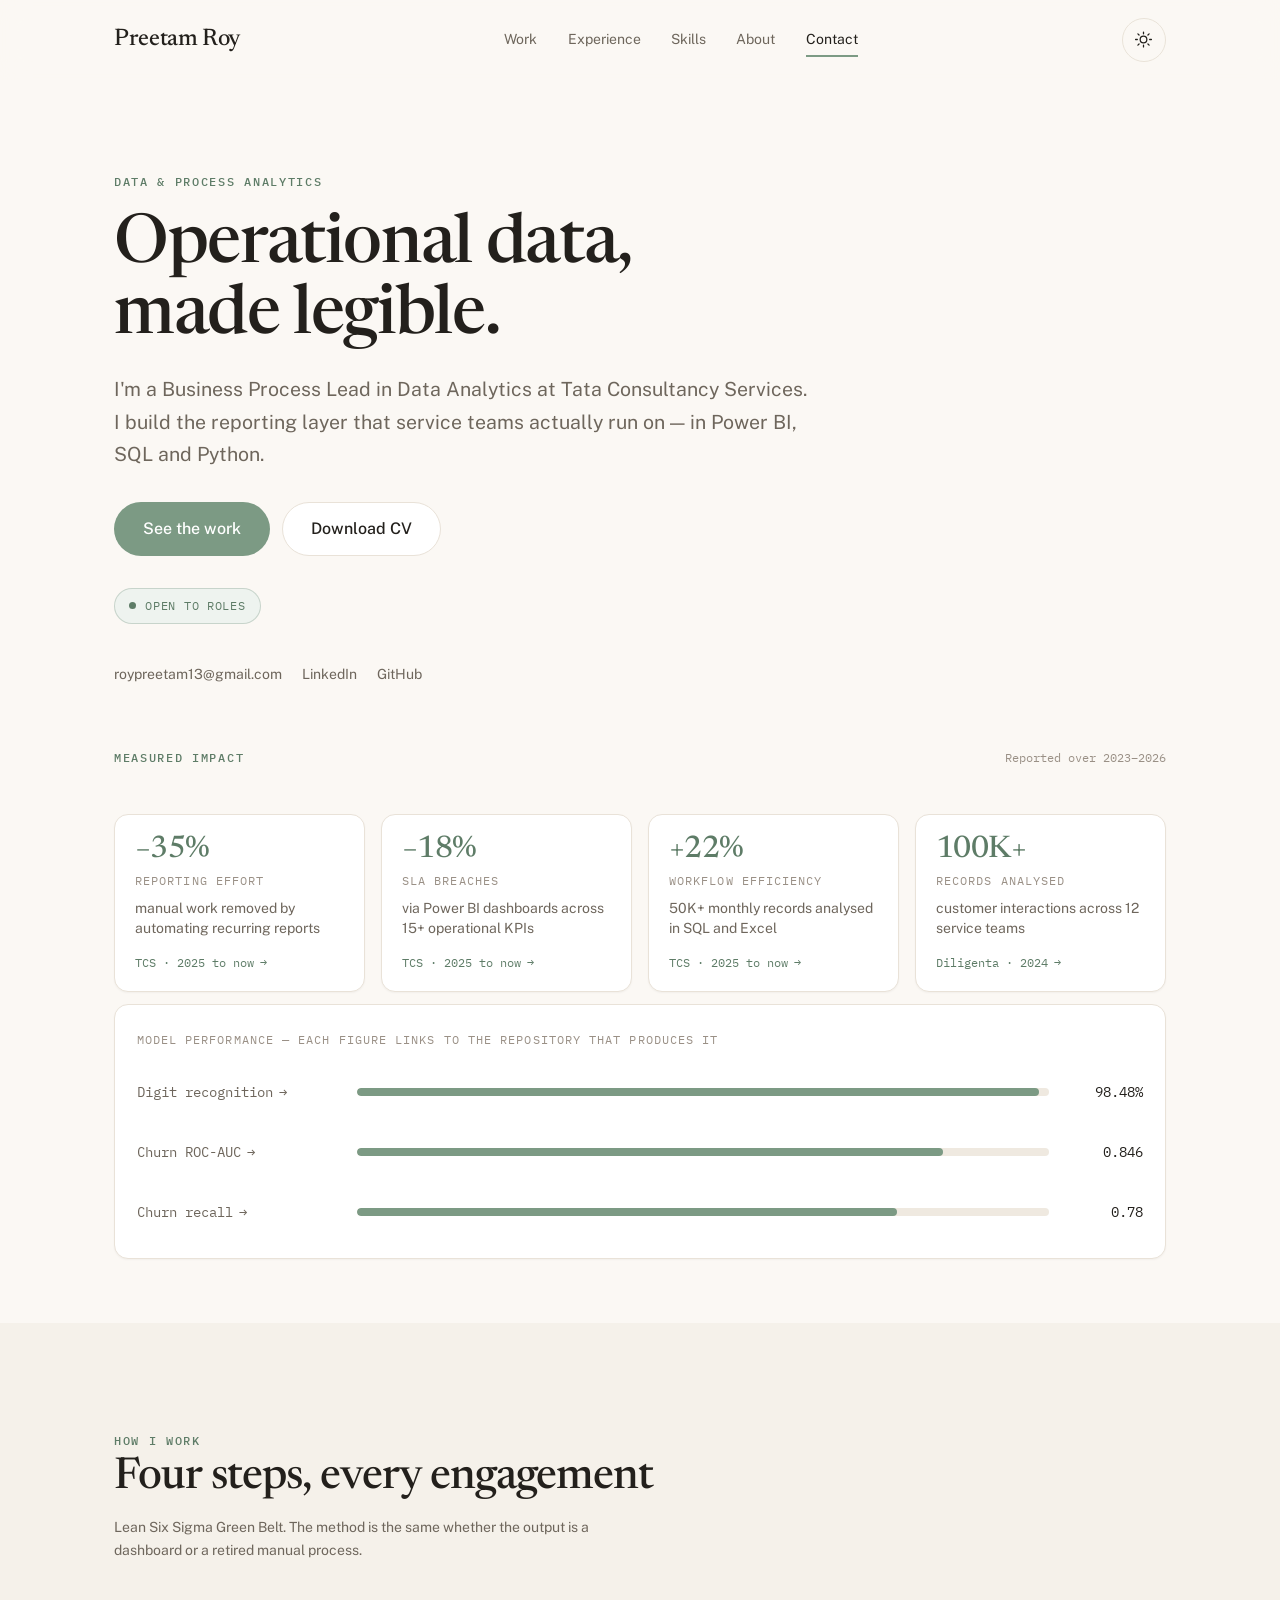
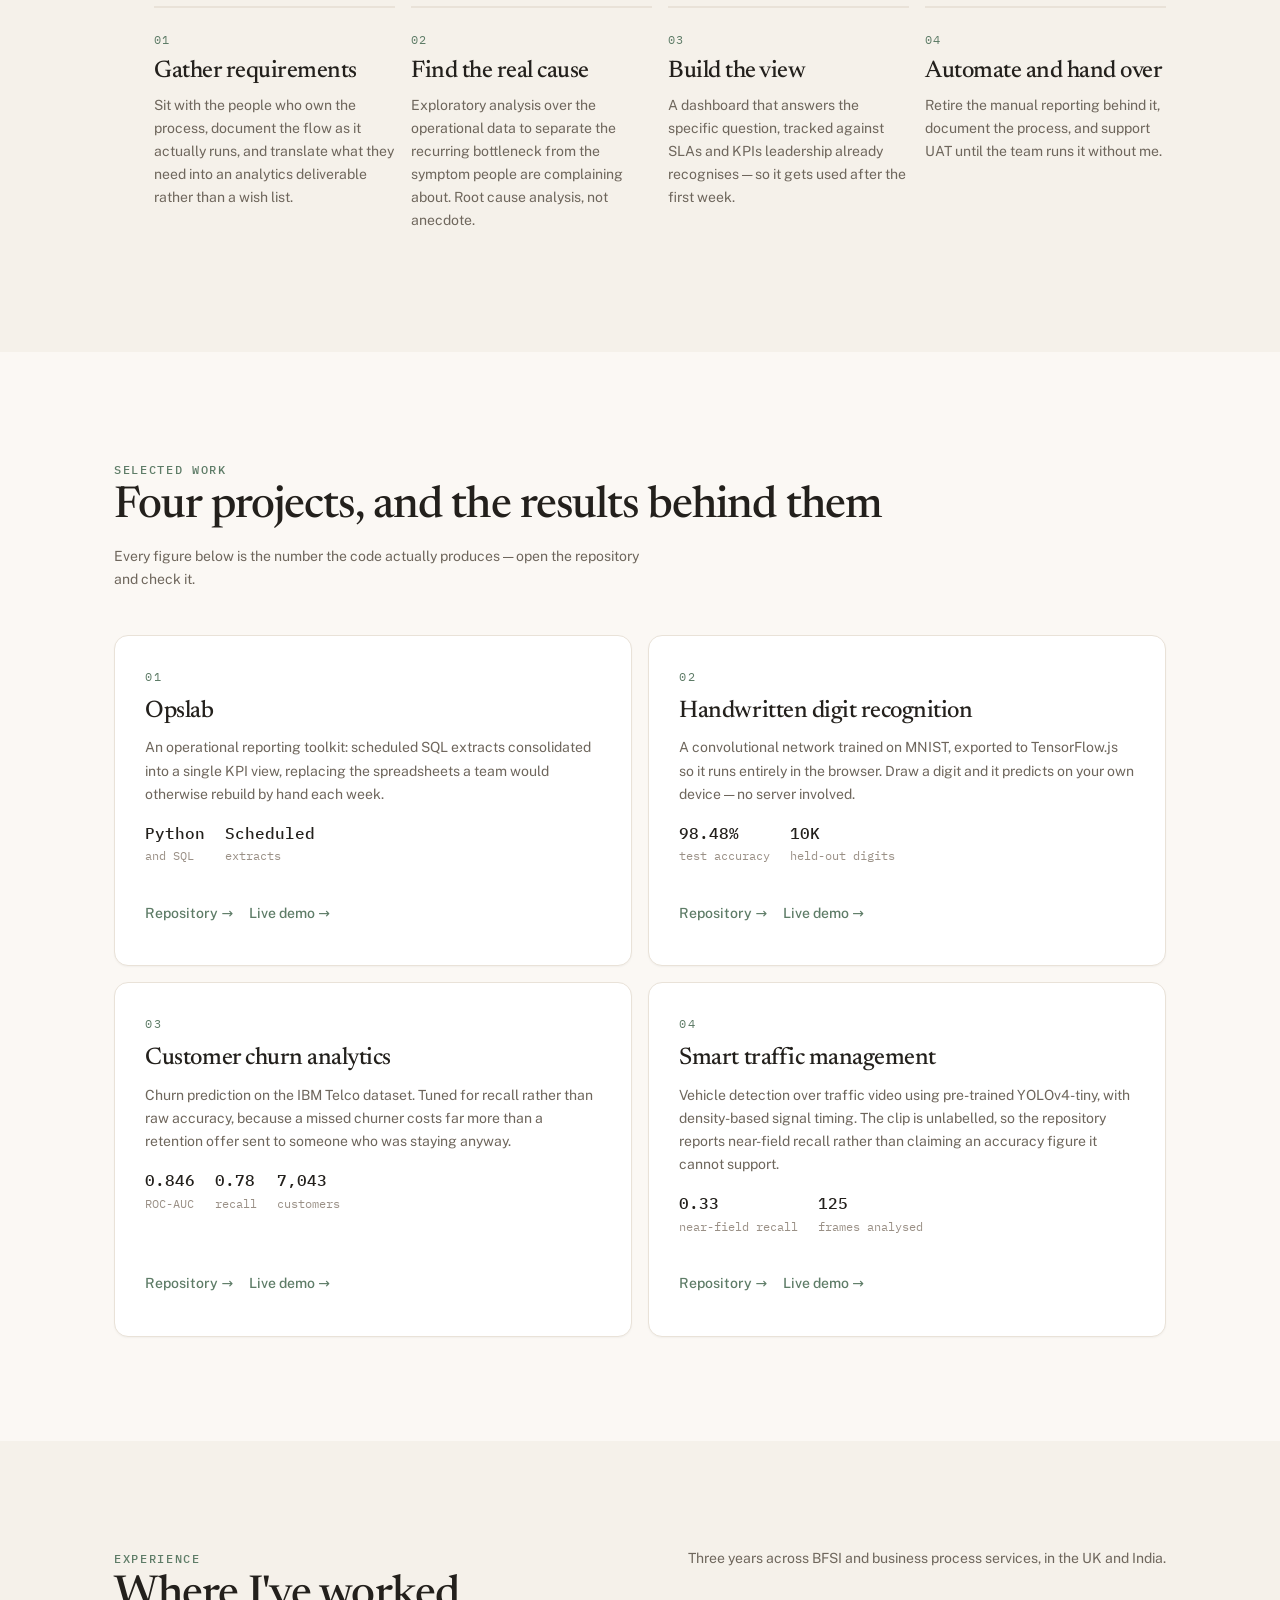
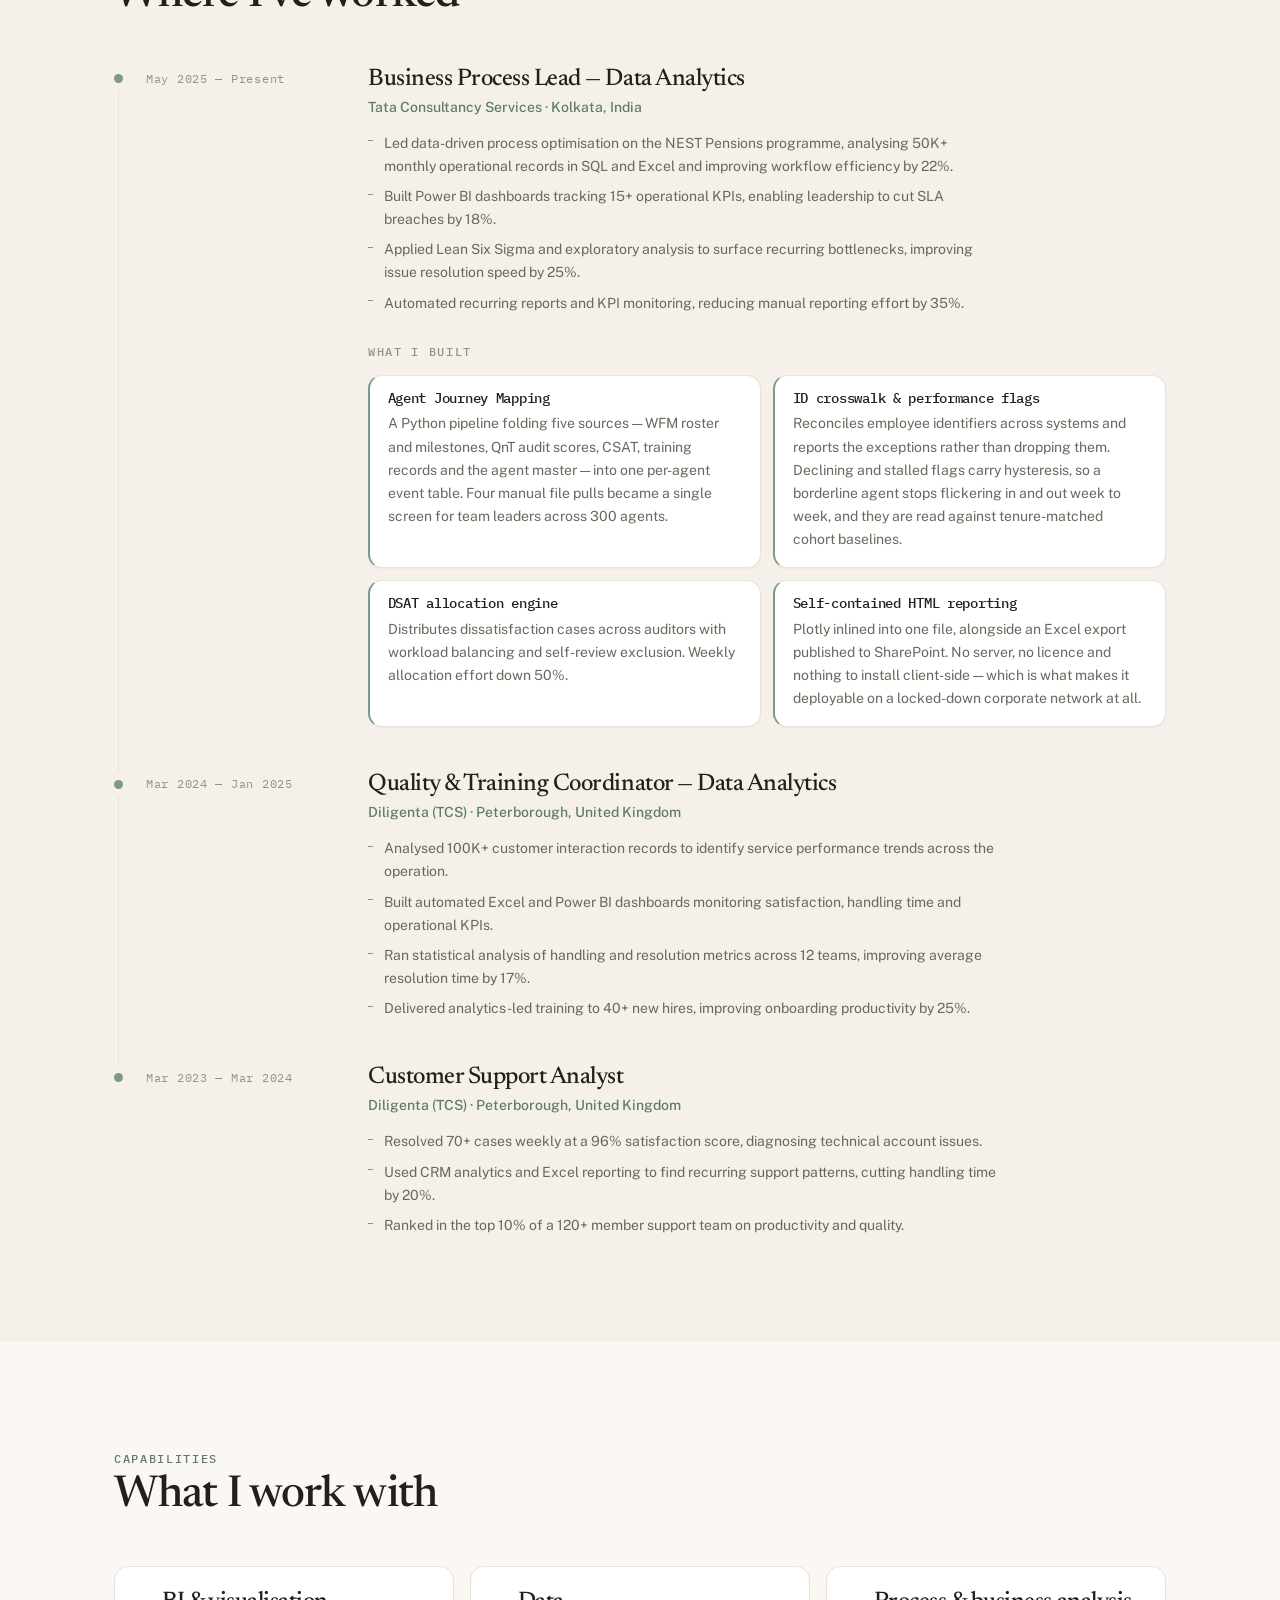
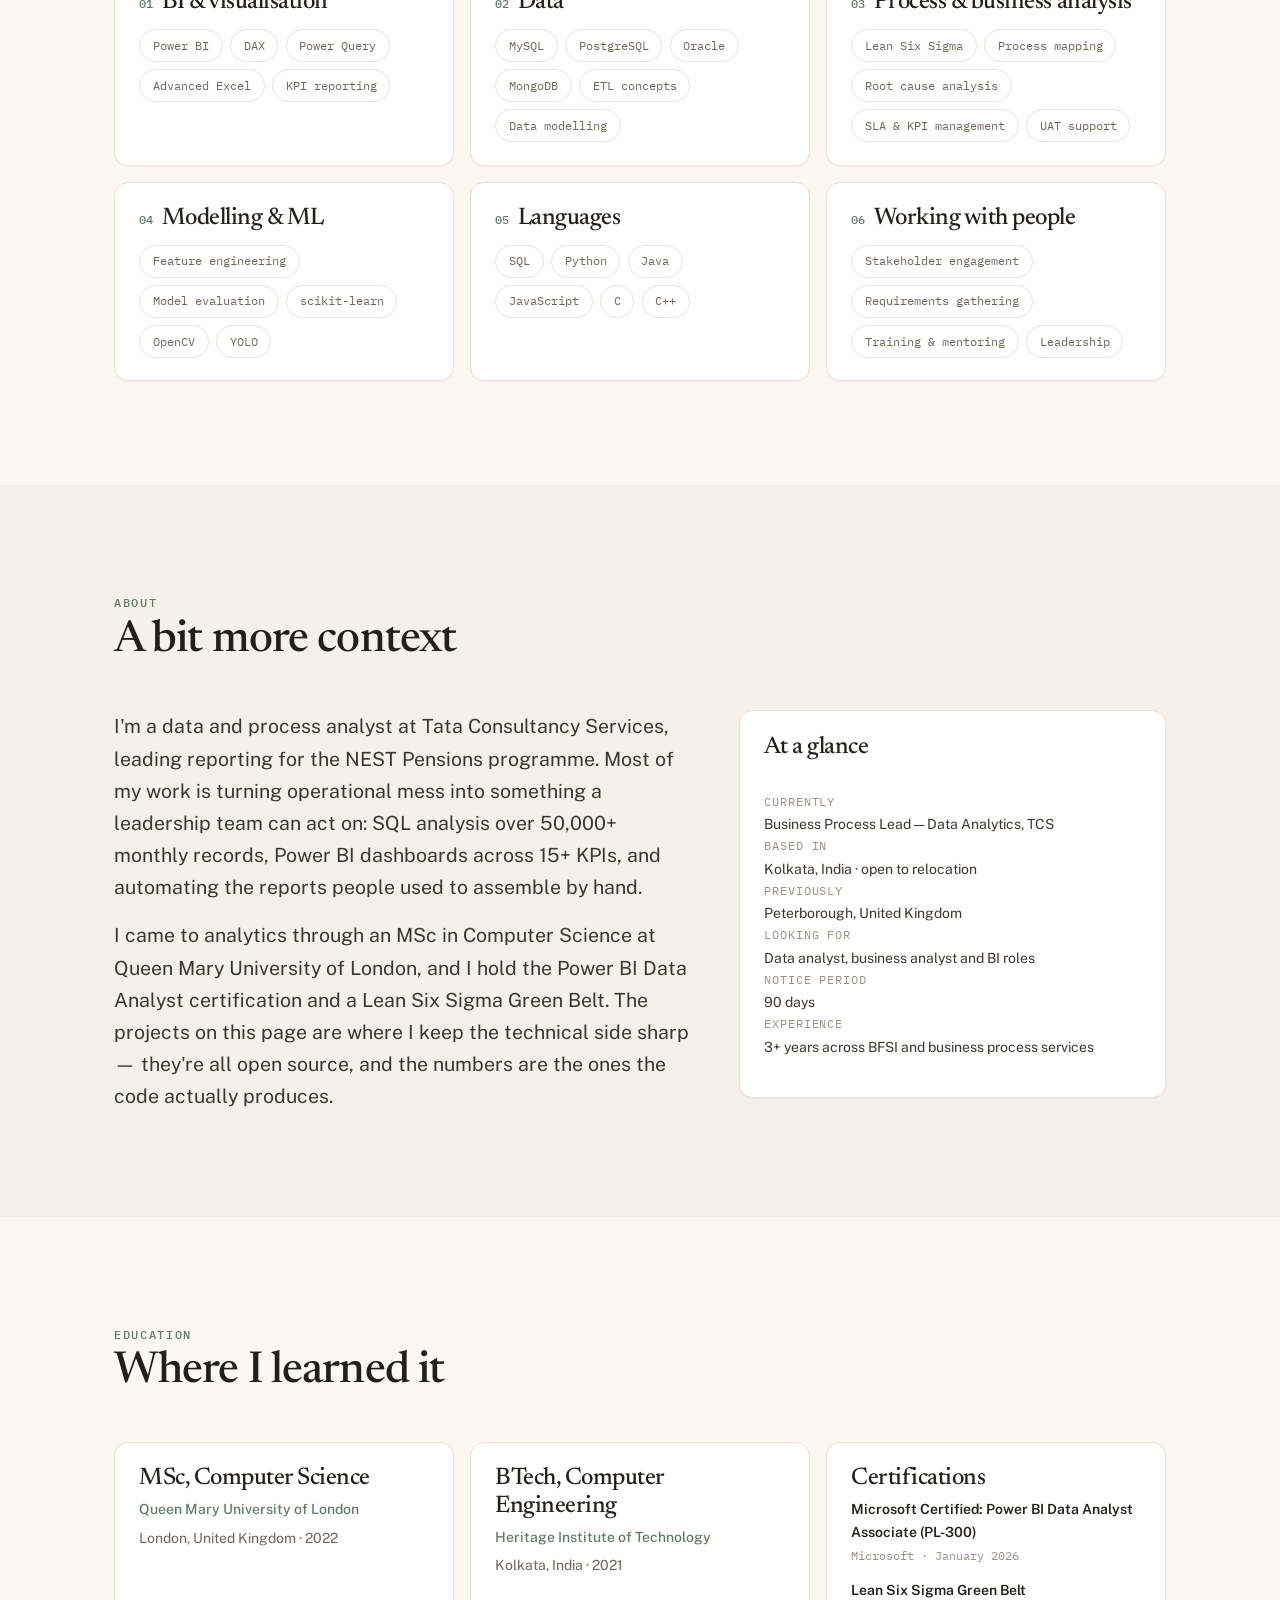
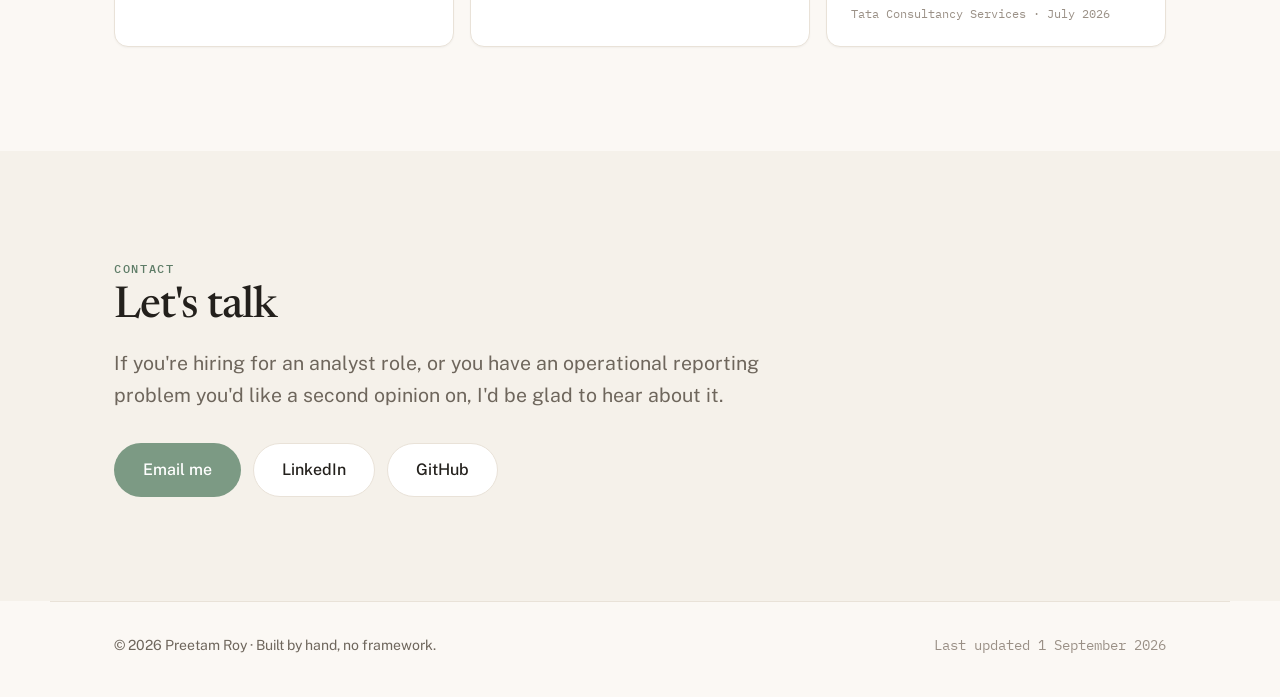
==== commit 32b0e4aa: "Sync the published copy with the current site This mirror was last updated on 29 August and still se" ====
--- a/index.html
+++ b/index.html
@@ -1,543 +1,512 @@
 <!doctype html>
-<html lang="en" data-theme="dark">
+<html lang="en" data-theme="light">
 <head>
 <meta charset="utf-8">
-<meta name="viewport" content="width=device-width, initial-scale=1, viewport-fit=cover">
-<title>Preetam Roy — Data &amp; Process Analytics Portfolio</title>
-<meta name="description" content="Preetam Roy — Business Process Lead for data analytics at TCS. MSc Computer Science, Microsoft Certified Power BI Data Analyst (PL-300), Lean Six Sigma Green Belt. Operations analytics, SQL, Power BI and machine learning.">
+<meta name="viewport" content="width=device-width, initial-scale=1">
+<title>Preetam Roy — Data &amp; Process Analyst</title>
+<meta name="description" content="Business Process Lead in Data Analytics at TCS. Power BI, SQL and Python across service operations — 35% less manual reporting, 18% fewer SLA breaches, and four open-source projects you can verify.">
 <meta name="author" content="Preetam Roy">
-<meta name="theme-color" content="#0a0e14" media="(prefers-color-scheme: dark)">
-<meta name="theme-color" content="#f6f7fb" media="(prefers-color-scheme: light)">
-
+<link rel="canonical" href="https://pr1317.github.io/">
+
+<!-- Link preview card, so the URL renders properly when shared. -->
 <meta property="og:type" content="website">
-<meta property="og:title" content="Preetam Roy — Data &amp; Process Analytics Portfolio">
-<meta property="og:description" content="Operations analytics, SQL and Power BI across BFSI back-office processes — plus four projects with their results published in full, including the ones that don't flatter the model.">
-<meta property="og:url" content="https://portfolio-production-f8b6.up.railway.app/">
+<meta property="og:site_name" content="Preetam Roy">
+<meta property="og:title" content="Preetam Roy — Data &amp; Process Analyst">
+<meta property="og:description" content="Power BI, SQL and Python across service operations. 35% less manual reporting effort, 18% fewer SLA breaches, and four open-source projects you can verify.">
+<meta property="og:url" content="https://pr1317.github.io/">
+<meta property="og:image" content="https://pr1317.github.io/assets/img/og.png">
+<meta property="og:image:width" content="1200">
+<meta property="og:image:height" content="630">
+<meta property="og:image:alt" content="Preetam Roy — Operational data, made legible.">
 <meta name="twitter:card" content="summary_large_image">
-
-<link rel="canonical" href="https://portfolio-production-f8b6.up.railway.app/">
-<link rel="icon" href="data:image/svg+xml,%3Csvg xmlns='http://www.w3.org/2000/svg' viewBox='0 0 64 64'%3E%3Crect width='64' height='64' rx='14' fill='%230a0e14'/%3E%3Ctext x='32' y='43' font-family='Georgia,serif' font-size='30' font-weight='700' fill='%236ee7f9' text-anchor='middle'%3EPR%3C/text%3E%3C/svg%3E">
-
+<meta name="twitter:title" content="Preetam Roy — Data &amp; Process Analyst">
+<meta name="twitter:description" content="Power BI, SQL and Python across service operations, with four open-source projects you can verify.">
+<meta name="twitter:image" content="https://pr1317.github.io/assets/img/og.png">
+<meta name="theme-color" content="#FBF8F4" media="(prefers-color-scheme: light)">
+<meta name="theme-color" content="#16140F" media="(prefers-color-scheme: dark)">
+
+<link rel="icon" href="data:image/svg+xml,%3Csvg xmlns='http://www.w3.org/2000/svg' viewBox='0 0 32 32'%3E%3Crect width='32' height='32' rx='7' fill='%237C9A84'/%3E%3Ctext x='16' y='22' font-family='Georgia,serif' font-size='17' fill='%23fff' text-anchor='middle'%3EPR%3C/text%3E%3C/svg%3E">
 <link rel="preconnect" href="https://fonts.googleapis.com">
 <link rel="preconnect" href="https://fonts.gstatic.com" crossorigin>
-<link rel="stylesheet" href="https://fonts.googleapis.com/css2?family=Fraunces:opsz,wght@9..144,400;9..144,600;9..144,700&family=Inter:wght@400;500;600;700&family=JetBrains+Mono:wght@400;500&display=swap">
+<link rel="stylesheet" href="https://fonts.googleapis.com/css2?family=Newsreader:opsz,wght@6..72,400;6..72,500;6..72,600&family=Public+Sans:wght@400;500;600&family=IBM+Plex+Mono:wght@400;500&display=swap">
+<link rel="stylesheet" href="assets/css/style.css?v=20260901b">
+
 <script>
-(function(){var d=document.documentElement;d.classList.add('js');
-try{var t=localStorage.getItem('pr-theme');if(t==='light'||t==='dark')d.setAttribute('data-theme',t);}catch(e){}})();
+/* Applies the stored theme before first paint so the page never flashes
+   the wrong one, and marks that JS is alive so the stylesheet may hide
+   content for the entrance animation. Light is the default. */
+(function () {
+  var d = document.documentElement;
+  d.classList.add('js');
+  try {
+    var t = localStorage.getItem('pr-theme');
+    if (t === 'dark' || t === 'light') d.setAttribute('data-theme', t);
+  } catch (e) { /* private mode: keep the light default */ }
+})();
 </script>
-<link rel="stylesheet" href="assets/css/style.css">
 </head>
+
 <body>
-<a class="skip-link" href="#main">Skip to content</a>
-
-<div class="aurora" aria-hidden="true">
-  <span class="aurora__blob aurora__blob--1"></span>
-  <span class="aurora__blob aurora__blob--2"></span>
-  <span class="aurora__blob aurora__blob--3"></span>
-  <span class="aurora__grain"></span>
-</div>
+<a class="skip" href="#main">Skip to content</a>
 
 <header class="site-header" id="site-header">
-  <div class="shell site-header__inner">
-    <a class="brand" href="#top">
-      <span class="brand__mark" aria-hidden="true">PR</span>
-      <span class="brand__text">Preetam Roy</span>
-    </a>
-
-    <nav class="nav" id="nav" aria-label="Primary">
-      <ul class="nav__list">
-        <li><a class="nav__link" href="#work">Work</a></li>
-        <li><a class="nav__link" href="#experience">Experience</a></li>
-        <li><a class="nav__link" href="#skills">Skills</a></li>
-        <li><a class="nav__link" href="#education">Education</a></li>
-        <li><a class="nav__link" href="#contact">Contact</a></li>
-      </ul>
+  <div class="wrap site-header__inner">
+    <a class="brand" href="#top">Preetam Roy</a>
+    <nav class="nav" aria-label="Sections">
+      <a href="#work">Work</a>
+      <a href="#experience">Experience</a>
+      <a href="#skills">Skills</a>
+      <a href="#about">About</a>
+      <a href="#contact">Contact</a>
     </nav>
-
-    <div class="site-header__actions">
-      <button class="icon-btn" id="theme-toggle" type="button" aria-label="Switch to light theme" aria-pressed="false">
-        <svg class="icon icon--moon" viewBox="0 0 24 24" aria-hidden="true"><path d="M21 12.8A9 9 0 1 1 11.2 3a7 7 0 0 0 9.8 9.8Z"/></svg>
-        <svg class="icon icon--sun" viewBox="0 0 24 24" aria-hidden="true"><circle cx="12" cy="12" r="4.2"/><path d="M12 2v2.6M12 19.4V22M4.2 4.2l1.9 1.9M17.9 17.9l1.9 1.9M2 12h2.6M19.4 12H22M4.2 19.8l1.9-1.9M17.9 6.1l1.9-1.9"/></svg>
+    <div class="header-actions">
+      <button class="icon-btn theme-toggle" id="theme-toggle" type="button" aria-pressed="false" aria-label="Switch to dark theme">
+        <svg class="icon-sun" viewBox="0 0 24 24" fill="none" stroke="currentColor" stroke-width="1.6" stroke-linecap="round" aria-hidden="true">
+          <circle cx="12" cy="12" r="4.2"></circle>
+          <path d="M12 2.6v2.2M12 19.2v2.2M4.2 12H2M22 12h-2.2M6.4 6.4 4.9 4.9M19.1 19.1l-1.5-1.5M17.6 6.4l1.5-1.5M4.9 19.1l1.5-1.5"></path>
+        </svg>
+        <svg class="icon-moon" viewBox="0 0 24 24" fill="none" stroke="currentColor" stroke-width="1.6" stroke-linecap="round" stroke-linejoin="round" aria-hidden="true">
+          <path d="M20 14.2A8.2 8.2 0 0 1 9.8 4a8.2 8.2 0 1 0 10.2 10.2z"></path>
+        </svg>
       </button>
-      <button class="menu-btn" id="menu-btn" type="button" aria-label="Open menu" aria-expanded="false" aria-controls="mobile-menu">
-        <span></span><span></span><span></span>
+      <button class="icon-btn menu-btn" id="menu-btn" type="button" aria-expanded="false" aria-controls="mobile-menu" aria-label="Open menu">
+        <svg viewBox="0 0 24 24" fill="none" stroke="currentColor" stroke-width="1.6" stroke-linecap="round" aria-hidden="true">
+          <path d="M4 8h16M4 16h10"></path>
+        </svg>
       </button>
     </div>
   </div>
-  <div class="scroll-progress" id="scroll-progress" aria-hidden="true"></div>
 </header>
 
 <div class="mobile-menu" id="mobile-menu" hidden>
-  <nav aria-label="Mobile">
-    <ul>
-      <li><a href="#work">Work</a></li>
-      <li><a href="#experience">Experience</a></li>
-      <li><a href="#skills">Skills</a></li>
-      <li><a href="#education">Education</a></li>
-      <li><a href="#contact">Contact</a></li>
-    </ul>
+  <div class="mobile-menu__top">
+    <span class="brand">Preetam Roy</span>
+    <button class="icon-btn mobile-menu__close" id="menu-close" type="button" aria-label="Close menu">
+      <svg viewBox="0 0 24 24" fill="none" stroke="currentColor" stroke-width="1.6" stroke-linecap="round" aria-hidden="true">
+        <path d="M5 5l14 14M19 5L5 19"></path>
+      </svg>
+    </button>
+  </div>
+  <nav aria-label="Sections">
+    <a href="#work">Work <span>04</span></a>
+    <a href="#experience">Experience <span>03</span></a>
+    <a href="#skills">Skills <span>06</span></a>
+    <a href="#about">About</a>
+    <a href="#contact">Contact</a>
   </nav>
   <div class="mobile-menu__foot">
     <a href="mailto:roypreetam13@gmail.com">roypreetam13@gmail.com</a>
+    <a href="https://www.linkedin.com/in/preetam-roy-pr" rel="noopener">linkedin.com/in/preetam-roy-pr</a>
+    <a href="https://github.com/pr1317" rel="noopener">github.com/pr1317</a>
+    <span class="meta">Last updated <time datetime="2026-09-01">1 September 2026</time></span>
   </div>
 </div>
 
 <main id="main">
-  <span id="top"></span>
-
-  <!-- ───────────────────────── HERO ───────────────────────── -->
-  <section class="hero">
-    <div class="shell hero__inner">
-      <p class="hero__eyebrow reveal">
-        <span class="pulse" aria-hidden="true"></span>
-        Kolkata, India &middot; data &amp; process analytics
-      </p>
-
-      <h1 class="hero__title reveal" data-reveal-delay="1">
-        Preetam <em>Roy</em>
-      </h1>
-
-      <p class="hero__lede reveal" data-reveal-delay="2">
-        Business Process Lead for data analytics at <strong>Tata Consultancy Services</strong>.
-        MSc Computer Science, Microsoft Certified Power BI Data Analyst and Lean Six Sigma
-        Green Belt. I turn back-office operations data into dashboards, decisions and
-        automation &mdash; and I publish the numbers in full, including the ones that don't
-        flatter the model.
-      </p>
-
-      <div class="hero__cta reveal" data-reveal-delay="3">
-        <a class="btn btn--primary" href="#work">
-          View the work
-          <svg class="icon" viewBox="0 0 24 24" aria-hidden="true"><path d="M5 12h14M13 6l6 6-6 6"/></svg>
-        </a>
-        <a class="btn btn--ghost" href="#experience">Experience</a>
-      </div>
-
-      <ul class="hero__links reveal" data-reveal-delay="4">
-        <li><a href="https://github.com/pr1317" target="_blank" rel="noopener noreferrer">
-          <svg class="icon" viewBox="0 0 24 24" aria-hidden="true"><path d="M12 2a10 10 0 0 0-3.16 19.49c.5.09.68-.22.68-.48v-1.7c-2.78.6-3.37-1.34-3.37-1.34-.45-1.16-1.11-1.47-1.11-1.47-.91-.62.07-.61.07-.61 1 .07 1.53 1.03 1.53 1.03.9 1.53 2.36 1.09 2.93.83.09-.65.35-1.09.63-1.34-2.22-.25-4.55-1.11-4.55-4.94 0-1.09.39-1.98 1.03-2.68-.1-.25-.45-1.27.1-2.65 0 0 .84-.27 2.75 1.02a9.5 9.5 0 0 1 5 0c1.91-1.29 2.75-1.02 2.75-1.02.55 1.38.2 2.4.1 2.65.64.7 1.03 1.59 1.03 2.68 0 3.84-2.34 4.68-4.57 4.93.36.31.68.92.68 1.85v2.74c0 .27.18.58.69.48A10 10 0 0 0 12 2Z"/></svg>
-          GitHub</a></li>
-        <li><a href="https://www.linkedin.com/in/preetam-roy" target="_blank" rel="noopener noreferrer">
-          <svg class="icon" viewBox="0 0 24 24" aria-hidden="true"><path d="M4.98 3.5a2.5 2.5 0 1 1 0 5 2.5 2.5 0 0 1 0-5ZM3 9h4v12H3zM10 9h3.8v1.7h.05c.53-.95 1.83-1.95 3.77-1.95 4.03 0 4.78 2.5 4.78 5.76V21h-4v-5.6c0-1.34-.03-3.06-1.9-3.06-1.9 0-2.2 1.45-2.2 2.96V21h-4z"/></svg>
-          LinkedIn</a></li>
-        <li><a href="mailto:roypreetam13@gmail.com">
-          <svg class="icon" viewBox="0 0 24 24" aria-hidden="true"><rect x="3" y="5" width="18" height="14" rx="2.5"/><path d="m3.5 7 8.5 6 8.5-6"/></svg>
-          Email</a></li>
-      </ul>
-    </div>
-
-    <div class="shell">
-      <ul class="stats reveal" data-reveal-delay="5">
-        <li class="stat">
-          <span class="stat__value" data-count-to="35" data-decimals="0" data-suffix="%">35%</span>
-          <span class="stat__label">less manual reporting effort</span>
-          <span class="stat__note">recurring reports and KPI monitoring automated</span>
-        </li>
-        <li class="stat">
-          <span class="stat__value" data-count-to="18" data-decimals="0" data-suffix="%">18%</span>
-          <span class="stat__label">fewer SLA breaches</span>
-          <span class="stat__note">via Power BI dashboards over 15+ operational KPIs</span>
-        </li>
-        <li class="stat">
-          <span class="stat__value" data-count-to="22" data-decimals="0" data-suffix="%">22%</span>
-          <span class="stat__label">better workflow efficiency</span>
-          <span class="stat__note">50K+ monthly records analysed in SQL and Excel</span>
-        </li>
-        <li class="stat">
-          <span class="stat__value" data-count-to="100" data-decimals="0" data-suffix="K+">100K+</span>
-          <span class="stat__label">interaction records analysed</span>
-          <span class="stat__note">service performance trends across 12 teams</span>
-        </li>
-      </ul>
-    </div>
-  </section>
-
-  <!-- ───────────────────────── WORK ───────────────────────── -->
-  <section class="section" id="work">
-    <div class="shell">
-      <header class="section__head reveal">
-        <p class="section__kicker">01 — Selected work</p>
-        <h2 class="section__title">Four projects, and the results behind them</h2>
-        <p class="section__lede">
-          The same operational questions I work on at TCS, taken further than a working day
-          allows. Each ships with tests, CI and a README that states what the code does
-          <em>and</em> where it fails. All four run live in your browser.
-        </p>
-      </header>
-
-      <!-- FEATURED -->
-      <article class="project project--featured reveal tilt">
-        <div class="project__glow" aria-hidden="true"></div>
-        <div class="project__body">
-          <p class="project__flag">Flagship</p>
-          <h3 class="project__title">opslab</h3>
-          <p class="project__sub">Operations analytics for BFSI back-office processes</p>
-          <p class="project__text">
-            A dependency-free Python toolkit for the questions that come up in life-and-pensions
-            operations and that general-purpose data science libraries answer badly &mdash; the
-            same NEST Pensions back-office work I lead on at TCS, taken further. Pure standard
-            library, so it installs on a locked-down corporate laptop.
-          </p>
-
-          <ul class="modules">
-            <li>
-              <h4>Process mining</h4>
-              <p>Discovers the directly-follows graph from the event log — rework loops, variants,
-                bottlenecks ranked by <em>total</em> time rather than mean. Conformance is
-                declarative, so segregation-of-duties breaches map onto a control an auditor recognises.</p>
+<div id="top"></div>
+
+<!-- ---------- Hero ---------- -->
+<section class="hero">
+  <div class="wrap">
+    <span class="eyebrow reveal">Data &amp; process analytics</span>
+    <h1 class="hero__title reveal" style="--d: 1">Operational data,<br>made legible.</h1>
+    <p class="hero__lead reveal" style="--d: 2">
+      I'm a Business Process Lead in Data Analytics at Tata Consultancy Services. I build the
+      reporting layer that service teams actually run on — in Power BI, SQL and Python.
+    </p>
+    <div class="hero__actions reveal" style="--d: 3">
+      <a class="btn btn--primary" href="#work">See the work</a>
+      <a class="btn btn--ghost" href="assets/Preetam-Roy-CV.pdf?v=20260901b" download>Download CV</a>
+    </div>
+    <div class="reveal" style="--d: 4">
+      <span class="availability"><i class="availability__dot" aria-hidden="true"></i>Open to roles</span>
+    </div>
+    <div class="hero__links reveal" style="--d: 5">
+      <a href="mailto:roypreetam13@gmail.com">roypreetam13@gmail.com</a>
+      <a href="https://www.linkedin.com/in/preetam-roy-pr" rel="noopener">LinkedIn</a>
+      <a href="https://github.com/pr1317" rel="noopener">GitHub</a>
+    </div>
+  </div>
+</section>
+
+<!-- ---------- Dashboard ---------- -->
+<section class="dash" aria-labelledby="impact-title">
+  <div class="wrap">
+    <div class="section__head reveal">
+      <div>
+        <span class="eyebrow">Measured impact</span>
+        <h2 class="section__title" id="impact-title" hidden>Measured impact</h2>
+      </div>
+      <span class="meta">Reported over 2023&ndash;2026</span>
+    </div>
+
+    <ul class="stats reveal" style="--d: 1">
+      <li class="stat-item">
+        <a class="stat" href="#experience"><span class="stat__value" data-count-to="35" data-prefix="&minus;" data-suffix="%">&minus;35%</span>
+        <span class="stat__label">Reporting effort</span>
+        <span class="stat__note">manual work removed by automating recurring reports</span>
+      <span class="stat__src">TCS · 2025 to now <span aria-hidden="true">&rarr;</span></span></a>
+      </li>
+      <li class="stat-item">
+        <a class="stat" href="#experience"><span class="stat__value" data-count-to="18" data-prefix="&minus;" data-suffix="%">&minus;18%</span>
+        <span class="stat__label">SLA breaches</span>
+        <span class="stat__note">via Power BI dashboards across 15+ operational KPIs</span>
+      <span class="stat__src">TCS · 2025 to now <span aria-hidden="true">&rarr;</span></span></a>
+      </li>
+      <li class="stat-item">
+        <a class="stat" href="#experience"><span class="stat__value" data-count-to="22" data-prefix="+" data-suffix="%">+22%</span>
+        <span class="stat__label">Workflow efficiency</span>
+        <span class="stat__note">50K+ monthly records analysed in SQL and Excel</span>
+      <span class="stat__src">TCS · 2025 to now <span aria-hidden="true">&rarr;</span></span></a>
+      </li>
+      <li class="stat-item">
+        <a class="stat" href="#experience"><span class="stat__value" data-count-to="100" data-suffix="K+">100K+</span>
+        <span class="stat__label">Records analysed</span>
+        <span class="stat__note">customer interactions across 12 service teams</span>
+      <span class="stat__src">Diligenta · 2024 <span aria-hidden="true">&rarr;</span></span></a>
+      </li>
+    </ul>
+
+    <div class="perf reveal" style="--d: 2">
+      <span class="perf__head">Model performance &mdash; each figure links to the repository that produces it</span>
+      <div class="perf__list">
+        <div class="perf__row" style="--d: 0">
+          <a class="perf__name" href="https://github.com/pr1317/handwritten-digit-recognition" rel="noopener">Digit recognition<span aria-hidden="true"> &rarr;</span></a>
+          <span class="perf__value">98.48%</span>
+          <span class="perf__track"><i class="perf__fill" style="--w: 98.5%"></i></span>
+        </div>
+        <div class="perf__row" style="--d: 1">
+          <a class="perf__name" href="https://github.com/pr1317/customer-churn-analytics" rel="noopener">Churn ROC-AUC<span aria-hidden="true"> &rarr;</span></a>
+          <span class="perf__value">0.846</span>
+          <span class="perf__track"><i class="perf__fill" style="--w: 84.6%"></i></span>
+        </div>
+        <div class="perf__row" style="--d: 2">
+          <a class="perf__name" href="https://github.com/pr1317/customer-churn-analytics" rel="noopener">Churn recall<span aria-hidden="true"> &rarr;</span></a>
+          <span class="perf__value">0.78</span>
+          <span class="perf__track"><i class="perf__fill" style="--w: 78%"></i></span>
+        </div>
+      </div>
+    </div>
+  </div>
+</section>
+
+<!-- ---------- How I work ---------- -->
+<section class="section section--alt" id="method" aria-labelledby="method-title">
+  <div class="wrap">
+    <div class="section__head reveal">
+      <div>
+        <span class="eyebrow">How I work</span>
+        <h2 class="section__title" id="method-title">Four steps, every engagement</h2>
+      </div>
+      <p class="section__note">Lean Six Sigma Green Belt. The method is the same whether the output is a dashboard or a retired manual process.</p>
+    </div>
+    <ol class="method reveal" style="--d: 1">
+      <li class="method__item">
+        <h3>Gather requirements</h3>
+        <p>Sit with the people who own the process, document the flow as it actually runs, and translate what they need into an analytics deliverable rather than a wish list.</p>
+      </li>
+      <li class="method__item">
+        <h3>Find the real cause</h3>
+        <p>Exploratory analysis over the operational data to separate the recurring bottleneck from the symptom people are complaining about. Root cause analysis, not anecdote.</p>
+      </li>
+      <li class="method__item">
+        <h3>Build the view</h3>
+        <p>A dashboard that answers the specific question, tracked against SLAs and KPIs leadership already recognises — so it gets used after the first week.</p>
+      </li>
+      <li class="method__item">
+        <h3>Automate and hand over</h3>
+        <p>Retire the manual reporting behind it, document the process, and support UAT until the team runs it without me.</p>
+      </li>
+    </ol>
+  </div>
+</section>
+
+<!-- ---------- Work ---------- -->
+<section class="section" id="work" aria-labelledby="work-title">
+  <div class="wrap">
+    <div class="section__head reveal">
+      <div>
+        <span class="eyebrow">Selected work</span>
+        <h2 class="section__title" id="work-title">Four projects, and the results behind them</h2>
+      </div>
+      <p class="section__note">Every figure below is the number the code actually produces — open the repository and check it.</p>
+    </div>
+
+    <div class="projects">
+      <article class="project reveal" style="--d: 0">
+        <span class="project__index">01</span>
+        <h3 class="project__title">Opslab</h3>
+        <p class="project__text">An operational reporting toolkit: scheduled SQL extracts consolidated into a single KPI view, replacing the spreadsheets a team would otherwise rebuild by hand each week.</p>
+        <div class="project__figures">
+          <span class="project__figure"><b>Python</b><span>and SQL</span></span>
+          <span class="project__figure"><b>Scheduled</b><span>extracts</span></span>
+        </div>
+        <div class="project__links">
+          <a href="https://github.com/pr1317/opslab" rel="noopener">Repository &rarr;</a>
+          <a href="demos/opslab/">Live demo &rarr;</a>
+        </div>
+      </article>
+
+      <article class="project reveal" style="--d: 1">
+        <span class="project__index">02</span>
+        <h3 class="project__title">Handwritten digit recognition</h3>
+        <p class="project__text">A convolutional network trained on MNIST, exported to TensorFlow.js so it runs entirely in the browser. Draw a digit and it predicts on your own device — no server involved.</p>
+        <div class="project__figures">
+          <span class="project__figure"><b>98.48%</b><span>test accuracy</span></span>
+          <span class="project__figure"><b>10K</b><span>held-out digits</span></span>
+        </div>
+        <div class="project__links">
+          <a href="https://github.com/pr1317/handwritten-digit-recognition" rel="noopener">Repository &rarr;</a>
+          <a href="demos/digits/">Live demo &rarr;</a>
+        </div>
+      </article>
+
+      <article class="project reveal" style="--d: 2">
+        <span class="project__index">03</span>
+        <h3 class="project__title">Customer churn analytics</h3>
+        <p class="project__text">Churn prediction on the IBM Telco dataset. Tuned for recall rather than raw accuracy, because a missed churner costs far more than a retention offer sent to someone who was staying anyway.</p>
+        <div class="project__figures">
+          <span class="project__figure"><b>0.846</b><span>ROC-AUC</span></span>
+          <span class="project__figure"><b>0.78</b><span>recall</span></span>
+          <span class="project__figure"><b>7,043</b><span>customers</span></span>
+        </div>
+        <div class="project__links">
+          <a href="https://github.com/pr1317/customer-churn-analytics" rel="noopener">Repository &rarr;</a>
+          <a href="demos/churn/">Live demo &rarr;</a>
+        </div>
+      </article>
+
+      <article class="project reveal" style="--d: 3">
+        <span class="project__index">04</span>
+        <h3 class="project__title">Smart traffic management</h3>
+        <p class="project__text">Vehicle detection over traffic video using pre-trained YOLOv4-tiny, with density-based signal timing. The clip is unlabelled, so the repository reports near-field recall rather than claiming an accuracy figure it cannot support.</p>
+        <div class="project__figures">
+          <span class="project__figure"><b>0.33</b><span>near-field recall</span></span>
+          <span class="project__figure"><b>125</b><span>frames analysed</span></span>
+        </div>
+        <div class="project__links">
+          <a href="https://github.com/pr1317/smart-traffic-management" rel="noopener">Repository &rarr;</a>
+          <a href="demos/traffic/">Live demo &rarr;</a>
+        </div>
+      </article>
+    </div>
+  </div>
+</section>
+
+<!-- ---------- Experience ---------- -->
+<section class="section section--alt" id="experience" aria-labelledby="exp-title">
+  <div class="wrap">
+    <div class="section__head reveal">
+      <div>
+        <span class="eyebrow">Experience</span>
+        <h2 class="section__title" id="exp-title">Where I've worked</h2>
+      </div>
+      <p class="section__note">Three years across BFSI and business process services, in the UK and India.</p>
+    </div>
+
+    <div class="timeline">
+      <article class="timeline__item reveal" style="--d: 0">
+        <span class="timeline__when">May 2025 &mdash; Present</span>
+        <div>
+          <h3 class="timeline__role">Business Process Lead &mdash; Data Analytics</h3>
+          <p class="timeline__org">Tata Consultancy Services · Kolkata, India</p>
+          <ul class="timeline__points">
+            <li>Led data-driven process optimisation on the NEST Pensions programme, analysing 50K+ monthly operational records in SQL and Excel and improving workflow efficiency by 22%.</li>
+            <li>Built Power BI dashboards tracking 15+ operational KPIs, enabling leadership to cut SLA breaches by 18%.</li>
+            <li>Applied Lean Six Sigma and exploratory analysis to surface recurring bottlenecks, improving issue resolution speed by 25%.</li>
+            <li>Automated recurring reports and KPI monitoring, reducing manual reporting effort by 35%.</li>
+          </ul>
+
+          <p class="eyebrow builds__label">What I built</p>
+          <ul class="builds">
+            <li class="build">
+              <h4 class="build__name">Agent Journey Mapping</h4>
+              <p class="build__what">A Python pipeline folding five sources &mdash; WFM roster and milestones, QnT audit scores, CSAT, training records and the agent master &mdash; into one per-agent event table. Four manual file pulls became a single screen for team leaders across 300 agents.</p>
             </li>
-            <li>
-              <h4>Statistical process control</h4>
-              <p>Individuals, moving-range, X-bar R, p, c and u charts with all eight Nelson run
-                rules. Cp/Cpk separated from Pp/Ppk, one-sided specs reported honestly rather than
-                mirrored into a flattering number.</p>
+            <li class="build">
+              <h4 class="build__name">ID crosswalk &amp; performance flags</h4>
+              <p class="build__what">Reconciles employee identifiers across systems and reports the exceptions rather than dropping them. Declining and stalled flags carry hysteresis, so a borderline agent stops flickering in and out week to week, and they are read against tenure-matched cohort baselines.</p>
             </li>
-            <li>
-              <h4>SLA survival analysis</h4>
-              <p>Kaplan-Meier, Nelson-Aalen, log-rank and Cox proportional hazards with
-                right-censoring. On the demo data the naive median is 46.7 working hours and the
-                censoring-aware one is 52.8 — that gap is the bias.</p>
+            <li class="build">
+              <h4 class="build__name">DSAT allocation engine</h4>
+              <p class="build__what">Distributes dissatisfaction cases across auditors with workload balancing and self-review exclusion. Weekly allocation effort down 50%.</p>
             </li>
-            <li>
-              <h4>Power BI model linter</h4>
-              <p>Twenty rules over TMSL, TMDL and PBIP models, run on a real DAX tokenizer rather
-                than regexes. Exits non-zero, so it drops straight into CI.</p>
+            <li class="build">
+              <h4 class="build__name">Self-contained HTML reporting</h4>
+              <p class="build__what">Plotly inlined into one file, alongside an Excel export published to SharePoint. No server, no licence and nothing to install client-side &mdash; which is what makes it deployable on a locked-down corporate network at all.</p>
             </li>
           </ul>
-
-          <ul class="chips">
-            <li>Python 3.9+</li><li>standard library only</li><li>survival analysis</li>
-            <li>process mining</li><li>SPC</li><li>DAX / tabular models</li><li>pytest</li>
+        </div>
+      </article>
+
+      <article class="timeline__item reveal" style="--d: 1">
+        <span class="timeline__when">Mar 2024 &mdash; Jan 2025</span>
+        <div>
+          <h3 class="timeline__role">Quality &amp; Training Coordinator &mdash; Data Analytics</h3>
+          <p class="timeline__org">Diligenta (TCS) · Peterborough, United Kingdom</p>
+          <ul class="timeline__points">
+            <li>Analysed 100K+ customer interaction records to identify service performance trends across the operation.</li>
+            <li>Built automated Excel and Power BI dashboards monitoring satisfaction, handling time and operational KPIs.</li>
+            <li>Ran statistical analysis of handling and resolution metrics across 12 teams, improving average resolution time by 17%.</li>
+            <li>Delivered analytics-led training to 40+ new hires, improving onboarding productivity by 25%.</li>
           </ul>
-
-          <div class="project__links">
-            <a class="btn btn--sm btn--accent" href="demos/opslab/">
-              Score a case
-              <svg class="icon" viewBox="0 0 24 24" aria-hidden="true"><path d="M7 17 17 7M9 7h8v8"/></svg>
-            </a>
-            <a class="btn btn--sm btn--ghost" href="demos/opslab/report.html">The full report</a>
-            <a class="btn btn--primary btn--sm" href="https://github.com/pr1317/opslab" target="_blank" rel="noopener noreferrer">
-              View the code
-              <svg class="icon" viewBox="0 0 24 24" aria-hidden="true"><path d="M7 17 17 7M9 7h8v8"/></svg>
-            </a>
-          </div>
-        </div>
-      </article>
-
-      <div class="project-grid">
-
-        <article class="project reveal tilt">
-          <div class="project__glow" aria-hidden="true"></div>
-          <div class="project__body">
-            <h3 class="project__title">Handwritten digit recognition</h3>
-            <p class="project__sub">How far classical ML gets on MNIST before a CNN is needed</p>
-            <p class="project__text">
-              98.48% on the standard 10,000-image test set — 152 digits wrong — from a 784-256-10
-              network on deskewed pixels, trained on all 60,000 images in under a minute on two CPU cores.
-            </p>
-            <div class="finding">
-              <p class="finding__label">The finding</p>
-              <p>Preprocessing beat model choice. Removing handwriting slant with an affine shear —
-                the slope is <code>cov(x,y)/var(y)</code> in closed form — is worth
-                <strong>+3.34 points</strong> on the same logistic regression. The gap between the
-                worst and best model in the whole comparison is about four.</p>
-            </div>
-            <ul class="metrics">
-              <li><span>98.48%</span>test accuracy</li>
-              <li><span>51 s</span>training time</li>
-              <li><span>152</span>errors, mostly genuinely ambiguous</li>
-            </ul>
-            <ul class="chips"><li>Python</li><li>NumPy</li><li>MNIST</li><li>int8 quantisation</li></ul>
-            <div class="project__links">
-              <a class="btn btn--sm btn--accent" href="demos/digits/">
-                Draw a digit
-                <svg class="icon" viewBox="0 0 24 24" aria-hidden="true"><path d="M7 17 17 7M9 7h8v8"/></svg>
-              </a>
-              <a class="btn btn--sm btn--ghost" href="https://github.com/pr1317/handwritten-digit-recognition" target="_blank" rel="noopener noreferrer">Code</a>
-            </div>
-          </div>
-        </article>
-
-        <article class="project reveal tilt">
-          <div class="project__glow" aria-hidden="true"></div>
-          <div class="project__body">
-            <h3 class="project__title">Customer churn analytics</h3>
-            <p class="project__sub">Predicting churn — and whether acting on it pays for itself</p>
-            <p class="project__text">
-              ROC-AUC 0.846 on a held-out fifth of 7,043 telecom customers, catching 75% of churners
-              at a threshold chosen by maximising F1 rather than left at 0.5.
-            </p>
-            <div class="finding">
-              <p class="finding__label">The finding</p>
-              <p>Accuracy is the least interesting number: 73.5% of these customers stay, so
-                predicting "nobody leaves" scores 73.5% and is worth nothing. What matters is the
-                campaign — <strong>8.2&times; return</strong>, and still profitable down to a 10%
-                offer-acceptance rate, so the conclusion doesn't rest on optimism.</p>
-            </div>
-            <ul class="metrics">
-              <li><span>0.846</span>ROC-AUC</li>
-              <li><span>75%</span>recall at threshold 0.56</li>
-              <li><span>8.2&times;</span>return on campaign spend</li>
-            </ul>
-            <ul class="chips"><li>Python</li><li>scikit-learn</li><li>Streamlit</li><li>cost modelling</li></ul>
-            <div class="project__links">
-              <a class="btn btn--sm btn--accent" href="demos/churn/">
-                Try the scorer
-                <svg class="icon" viewBox="0 0 24 24" aria-hidden="true"><path d="M7 17 17 7M9 7h8v8"/></svg>
-              </a>
-              <a class="btn btn--sm btn--ghost" href="https://github.com/pr1317/customer-churn-analytics" target="_blank" rel="noopener noreferrer">Code</a>
-            </div>
-          </div>
-        </article>
-
-        <article class="project reveal tilt">
-          <div class="project__glow" aria-hidden="true"></div>
-          <div class="project__body">
-            <h3 class="project__title">Smart traffic management</h3>
-            <p class="project__sub">A low-resolution highway camera turned into telemetry</p>
-            <p class="project__text">
-              YOLOv4-tiny through <code>cv2.dnn</code> — no PyTorch, no CUDA — plus a centroid
-              tracker with occlusion tolerance and a virtual counting line. 26 unique vehicles at
-              8.2 fps on two CPU cores.
-            </p>
-            <div class="finding">
-              <p class="finding__label">The finding</p>
-              <p>Detection alone is not a count. Summed frame by frame the same clip gives 551
-                detections against 27 distinct tracks — an overstatement of roughly
-                <strong>20&times;</strong>, because a car in view for thirty frames is counted thirty times.</p>
-            </div>
-            <ul class="metrics">
-              <li><span>26</span>unique vehicles counted</li>
-              <li><span>8.2 fps</span>on two CPU cores</li>
-              <li><span>0.33</span>near-field recall — stated, not hidden</li>
-            </ul>
-            <ul class="chips"><li>Python</li><li>OpenCV</li><li>YOLOv4-tiny</li><li>centroid tracking</li></ul>
-            <div class="project__links">
-              <a class="btn btn--sm btn--accent" href="demos/traffic/">
-                Watch it run
-                <svg class="icon" viewBox="0 0 24 24" aria-hidden="true"><path d="M7 17 17 7M9 7h8v8"/></svg>
-              </a>
-              <a class="btn btn--sm btn--ghost" href="https://github.com/pr1317/smart-traffic-management" target="_blank" rel="noopener noreferrer">Code</a>
-            </div>
-          </div>
-        </article>
-
-      </div>
-
-      <p class="work__note reveal">
-        The digit-recognition and traffic projects began as university work — under
-        Prof. Tapas Chakraborty and Prof. Josh Reiss respectively — and have been rebuilt
-        from scratch here, with the measurements redone and published.
+        </div>
+      </article>
+
+      <article class="timeline__item reveal" style="--d: 2">
+        <span class="timeline__when">Mar 2023 &mdash; Mar 2024</span>
+        <div>
+          <h3 class="timeline__role">Customer Support Analyst</h3>
+          <p class="timeline__org">Diligenta (TCS) · Peterborough, United Kingdom</p>
+          <ul class="timeline__points">
+            <li>Resolved 70+ cases weekly at a 96% satisfaction score, diagnosing technical account issues.</li>
+            <li>Used CRM analytics and Excel reporting to find recurring support patterns, cutting handling time by 20%.</li>
+            <li>Ranked in the top 10% of a 120+ member support team on productivity and quality.</li>
+          </ul>
+        </div>
+      </article>
+    </div>
+  </div>
+</section>
+
+<!-- ---------- Skills ---------- -->
+<section class="section" id="skills" aria-labelledby="skills-title">
+  <div class="wrap">
+    <div class="section__head reveal">
+      <div>
+        <span class="eyebrow">Capabilities</span>
+        <h2 class="section__title" id="skills-title">What I work with</h2>
+      </div>
+    </div>
+    <div class="skills">
+      <div class="skill reveal" style="--d: 0">
+        <h3><span>01</span>BI &amp; visualisation</h3>
+        <ul class="chips"><li>Power BI</li><li>DAX</li><li>Power Query</li><li>Advanced Excel</li><li>KPI reporting</li></ul>
+      </div>
+      <div class="skill reveal" style="--d: 1">
+        <h3><span>02</span>Data</h3>
+        <ul class="chips"><li>MySQL</li><li>PostgreSQL</li><li>Oracle</li><li>MongoDB</li><li>ETL concepts</li><li>Data modelling</li></ul>
+      </div>
+      <div class="skill reveal" style="--d: 2">
+        <h3><span>03</span>Process &amp; business analysis</h3>
+        <ul class="chips"><li>Lean Six Sigma</li><li>Process mapping</li><li>Root cause analysis</li><li>SLA &amp; KPI management</li><li>UAT support</li></ul>
+      </div>
+      <div class="skill reveal" style="--d: 3">
+        <h3><span>04</span>Modelling &amp; ML</h3>
+        <ul class="chips"><li>Feature engineering</li><li>Model evaluation</li><li>scikit-learn</li><li>OpenCV</li><li>YOLO</li></ul>
+      </div>
+      <div class="skill reveal" style="--d: 4">
+        <h3><span>05</span>Languages</h3>
+        <ul class="chips"><li>SQL</li><li>Python</li><li>Java</li><li>JavaScript</li><li>C</li><li>C++</li></ul>
+      </div>
+      <div class="skill reveal" style="--d: 5">
+        <h3><span>06</span>Working with people</h3>
+        <ul class="chips"><li>Stakeholder engagement</li><li>Requirements gathering</li><li>Training &amp; mentoring</li><li>Leadership</li></ul>
+      </div>
+    </div>
+  </div>
+</section>
+
+<!-- ---------- About ---------- -->
+<section class="section section--alt" id="about" aria-labelledby="about-title">
+  <div class="wrap">
+    <div class="section__head reveal">
+      <div>
+        <span class="eyebrow">About</span>
+        <h2 class="section__title" id="about-title">A bit more context</h2>
+      </div>
+    </div>
+    <div class="about">
+      <div class="about__body reveal">
+        <p>
+          I'm a data and process analyst at Tata Consultancy Services, leading reporting for the
+          NEST Pensions programme. Most of my work is turning operational mess into something a
+          leadership team can act on: SQL analysis over 50,000+ monthly records, Power BI
+          dashboards across 15+ KPIs, and automating the reports people used to assemble by hand.
+        </p>
+        <p>
+          I came to analytics through an MSc in Computer Science at Queen Mary University of
+          London, and I hold the Power BI Data Analyst certification and a Lean Six Sigma Green
+          Belt. The projects on this page are where I keep the technical side sharp — they're all
+          open source, and the numbers are the ones the code actually produces.
+        </p>
+      </div>
+      <aside class="about__aside reveal" style="--d: 1">
+        <h3>At a glance</h3>
+        <dl>
+          <div class="about__row"><dt>Currently</dt><dd>Business Process Lead — Data Analytics, TCS</dd></div>
+          <div class="about__row"><dt>Based in</dt><dd>Kolkata, India · open to relocation</dd></div>
+          <div class="about__row"><dt>Previously</dt><dd>Peterborough, United Kingdom</dd></div>
+          <div class="about__row"><dt>Looking for</dt><dd>Data analyst, business analyst and BI roles</dd></div>
+          <div class="about__row"><dt>Notice period</dt><dd>90 days</dd></div>
+          <div class="about__row"><dt>Experience</dt><dd>3+ years across BFSI and business process services</dd></div>
+        </dl>
+      </aside>
+    </div>
+  </div>
+</section>
+
+<!-- ---------- Education ---------- -->
+<section class="section" id="education" aria-labelledby="edu-title">
+  <div class="wrap">
+    <div class="section__head reveal">
+      <div>
+        <span class="eyebrow">Education</span>
+        <h2 class="section__title" id="edu-title">Where I learned it</h2>
+      </div>
+    </div>
+    <div class="edu">
+      <div class="edu__item reveal" style="--d: 0">
+        <h3>MSc, Computer Science</h3>
+        <p class="edu__org">Queen Mary University of London</p>
+        <p class="edu__detail">London, United Kingdom · 2022</p>
+      </div>
+      <div class="edu__item reveal" style="--d: 1">
+        <h3>BTech, Computer Engineering</h3>
+        <p class="edu__org">Heritage Institute of Technology</p>
+        <p class="edu__detail">Kolkata, India · 2021</p>
+      </div>
+      <div class="edu__item reveal" style="--d: 2">
+        <h3>Certifications</h3>
+        <ul class="certs">
+          <li><b>Microsoft Certified: Power BI Data Analyst Associate (PL-300)</b><span>Microsoft · January 2026</span></li>
+          <li><b>Lean Six Sigma Green Belt</b><span>Tata Consultancy Services · July 2026</span></li>
+        </ul>
+      </div>
+    </div>
+  </div>
+</section>
+
+<!-- ---------- Contact ---------- -->
+<section class="section section--alt" id="contact" aria-labelledby="contact-title">
+  <div class="wrap contact">
+    <div class="reveal">
+      <span class="eyebrow">Contact</span>
+      <h2 class="contact__title" id="contact-title">Let's talk</h2>
+      <p class="contact__lead">
+        If you're hiring for an analyst role, or you have an operational reporting problem you'd
+        like a second opinion on, I'd be glad to hear about it.
       </p>
-    </div>
-  </section>
-
-  <!-- ───────────────────────── EXPERIENCE ───────────────────────── -->
-  <section class="section section--alt" id="experience">
-    <div class="shell">
-      <header class="section__head reveal">
-        <p class="section__kicker">02 — Experience</p>
-        <h2 class="section__title">Where I've worked</h2>
-      </header>
-
-      <ol class="timeline">
-        <li class="timeline__item reveal">
-          <div class="timeline__marker" aria-hidden="true"></div>
-          <p class="timeline__date">May 2025 &mdash; present</p>
-          <h3 class="timeline__role">Business Process Lead &mdash; Data Analytics</h3>
-          <p class="timeline__org">Tata Consultancy Services Ltd &middot; Kolkata, India</p>
-          <p class="timeline__text">
-            Data-driven process optimisation on the NEST Pensions project. I analyse 50,000+
-            monthly operational records in SQL and Excel, and build the Power BI dashboards
-            that fifteen-plus operational KPIs are tracked against.
-          </p>
-          <ul class="bullets">
-            <li><strong>22%</strong> improvement in workflow efficiency from that analysis</li>
-            <li><strong>18%</strong> reduction in SLA breaches, once leadership could see the KPIs</li>
-            <li><strong>25%</strong> faster issue resolution, applying Lean Six Sigma and EDA to
-              recurring bottlenecks</li>
-            <li><strong>35%</strong> less manual reporting effort, by automating recurring reports
-              and KPI monitoring</li>
-          </ul>
-          <p class="timeline__text">
-            This is the work <a href="#work">opslab</a> came out of — the process mining, control
-            charts and survival analysis in it all answer questions I met here first.
-          </p>
-        </li>
-
-        <li class="timeline__item reveal">
-          <div class="timeline__marker" aria-hidden="true"></div>
-          <p class="timeline__date">Mar 2024 &mdash; Jan 2025</p>
-          <h3 class="timeline__role">Quality &amp; Training Coordinator &mdash; Data Analytics</h3>
-          <p class="timeline__org">Diligenta Ltd, a TCS subsidiary &middot; Peterborough, UK</p>
-          <p class="timeline__text">
-            Analysed 100,000+ customer interaction records for service performance trends, and
-            built the automated Excel and Power BI dashboards that monitored satisfaction,
-            handling time and operational KPIs.
-          </p>
-          <ul class="bullets">
-            <li><strong>17%</strong> improvement in average resolution time, from statistical
-              analysis across 12 teams</li>
-            <li><strong>25%</strong> better onboarding productivity, delivering analytics-led
-              training to 40+ new hires</li>
-          </ul>
-        </li>
-
-        <li class="timeline__item reveal">
-          <div class="timeline__marker" aria-hidden="true"></div>
-          <p class="timeline__date">Mar 2023 &mdash; Mar 2024</p>
-          <h3 class="timeline__role">Customer Support Analyst</h3>
-          <p class="timeline__org">Diligenta Ltd, a TCS subsidiary &middot; Peterborough, UK</p>
-          <p class="timeline__text">
-            Diagnosing technical account issues at volume — 70+ cases a week at a 96% customer
-            satisfaction score — and using CRM analytics and Excel reporting to find the patterns
-            underneath them.
-          </p>
-          <ul class="bullets">
-            <li><strong>20%</strong> reduction in handling time from identifying recurring support patterns</li>
-            <li><strong>15%</strong> improvement in first-contact resolution, working with offshore technical teams</li>
-            <li>Ranked in the <strong>top 10%</strong> of a 120+ member support team on productivity and quality</li>
-          </ul>
-        </li>
-      </ol>
-    </div>
-  </section>
-
-  <!-- ───────────────────────── SKILLS ───────────────────────── -->
-  <section class="section" id="skills">
-    <div class="shell">
-      <header class="section__head reveal">
-        <p class="section__kicker">03 — Toolkit</p>
-        <h2 class="section__title">What I work with</h2>
-      </header>
-
-      <div class="skills">
-        <div class="skill-card reveal">
-          <h3><span class="skill-card__num" aria-hidden="true">01</span>BI &amp; visualisation</h3>
-          <ul class="chips chips--lg">
-            <li>Power BI</li><li>DAX</li><li>Power Query</li><li>advanced Excel</li>
-            <li>dashboard development</li><li>KPI reporting</li>
-          </ul>
-        </div>
-        <div class="skill-card reveal" data-reveal-delay="1">
-          <h3><span class="skill-card__num" aria-hidden="true">02</span>Data</h3>
-          <ul class="chips chips--lg">
-            <li>SQL</li><li>MySQL</li><li>PostgreSQL</li><li>Oracle</li><li>MongoDB</li>
-            <li>data cleaning</li><li>transformation</li><li>ETL concepts</li><li>data modelling</li>
-          </ul>
-        </div>
-        <div class="skill-card reveal" data-reveal-delay="2">
-          <h3><span class="skill-card__num" aria-hidden="true">03</span>Process &amp; business analysis</h3>
-          <ul class="chips chips--lg">
-            <li>Lean Six Sigma</li><li>process improvement</li><li>process mapping</li>
-            <li>root cause analysis</li><li>requirements gathering</li>
-            <li>SLA &amp; KPI management</li><li>report automation</li><li>UAT support</li>
-          </ul>
-        </div>
-        <div class="skill-card reveal" data-reveal-delay="3">
-          <h3><span class="skill-card__num" aria-hidden="true">04</span>Modelling &amp; machine learning</h3>
-          <ul class="chips chips--lg">
-            <li>Python</li><li>feature engineering</li><li>model evaluation</li>
-            <li>classification</li><li>survival analysis</li><li>statistical process control</li>
-            <li>OpenCV</li><li>YOLO</li>
-          </ul>
-        </div>
-        <div class="skill-card reveal" data-reveal-delay="4">
-          <h3><span class="skill-card__num" aria-hidden="true">05</span>Languages</h3>
-          <ul class="chips chips--lg">
-            <li>SQL</li><li>Python</li><li>Java</li><li>C</li><li>C++</li><li>JavaScript</li>
-          </ul>
-        </div>
-        <div class="skill-card reveal" data-reveal-delay="5">
-          <h3><span class="skill-card__num" aria-hidden="true">06</span>Working with people</h3>
-          <ul class="chips chips--lg">
-            <li>leadership</li><li>stakeholder engagement</li><li>collaboration</li>
-            <li>communication</li><li>training &amp; mentoring</li>
-          </ul>
-        </div>
-      </div>
-    </div>
-  </section>
-
-  <!-- ───────────────────────── EDUCATION ───────────────────────── -->
-  <section class="section section--alt" id="education">
-    <div class="shell">
-      <header class="section__head reveal">
-        <p class="section__kicker">04 — Education &amp; certifications</p>
-        <h2 class="section__title">Where I learned it</h2>
-      </header>
-
-      <div class="edu-layout">
-        <ol class="edu">
-          <li class="edu__item reveal">
-            <p class="edu__year">2022</p>
-            <h3>MSc, Computer Science</h3>
-            <p class="edu__org">Queen Mary University of London &middot; London, UK</p>
-            <p class="edu__detail">
-              Natural language processing, data analytics, distributed systems, semi-structured
-              data analysis, Bayesian theory and risk analysis, security and authentication, and
-              functional programming with Haskell.
-            </p>
-          </li>
-          <li class="edu__item reveal">
-            <p class="edu__year">2021</p>
-            <h3>BTech, Computer Engineering</h3>
-            <p class="edu__org">Heritage Institute of Technology &middot; Kolkata, India</p>
-            <p class="edu__detail">Four years across C, C++, Java, Python and JavaScript.</p>
-          </li>
-        </ol>
-
-        <aside class="side-cards">
-          <div class="side-card reveal">
-            <h3>Certifications</h3>
-            <ul class="certs">
-              <li>
-                <p class="certs__name">Microsoft Certified: Power BI Data Analyst Associate</p>
-                <p class="certs__meta">PL-300 &middot; Microsoft &middot; Jan 2026</p>
-              </li>
-              <li>
-                <p class="certs__name">Lean Six Sigma Green Belt</p>
-                <p class="certs__meta">Tata Consultancy Services &middot; Jul 2026</p>
-              </li>
-            </ul>
-          </div>
-        </aside>
-      </div>
-    </div>
-  </section>
-
-  <!-- ───────────────────────── CONTACT ───────────────────────── -->
-  <section class="section section--contact" id="contact">
-    <div class="shell">
-      <div class="contact reveal">
-        <p class="section__kicker">05 — Contact</p>
-        <h2 class="contact__title">Let's talk</h2>
-        <p class="contact__lede">
-          If your team works on operational data &mdash; the reporting, the process behind it, or
-          the models on top &mdash; and any of the above is close to what you do, I'd like to hear
-          from you.
-        </p>
-        <a class="btn btn--primary btn--lg" href="mailto:roypreetam13@gmail.com">
-          roypreetam13@gmail.com
-          <svg class="icon" viewBox="0 0 24 24" aria-hidden="true"><path d="M5 12h14M13 6l6 6-6 6"/></svg>
-        </a>
-        <ul class="contact__links">
-          <li><a href="https://www.linkedin.com/in/preetam-roy" target="_blank" rel="noopener noreferrer">LinkedIn</a></li>
-          <li><a href="https://github.com/pr1317" target="_blank" rel="noopener noreferrer">GitHub</a></li>
-          <li><span>Kolkata, India</span></li>
-        </ul>
-      </div>
-    </div>
-  </section>
+      <div class="contact__actions">
+        <a class="btn btn--primary" href="mailto:roypreetam13@gmail.com">Email me</a>
+        <a class="btn btn--ghost" href="https://www.linkedin.com/in/preetam-roy-pr" rel="noopener">LinkedIn</a>
+        <a class="btn btn--ghost" href="https://github.com/pr1317" rel="noopener">GitHub</a>
+      </div>
+    </div>
+  </div>
+</section>
 </main>
 
-<footer class="site-footer">
-  <div class="shell site-footer__inner">
-    <p>&copy; <span id="year">2026</span> Preetam Roy</p>
-    <p class="site-footer__meta">Hand-written HTML, CSS and JavaScript. No framework, no tracking.</p>
-  </div>
+<footer class="site-footer wrap">
+  <p>&copy; 2026 Preetam Roy · Built by hand, no framework.</p>
+  <p class="meta">Last updated <time datetime="2026-09-01">1 September 2026</time></p>
 </footer>
 
-<script src="assets/js/main.js" defer></script>
+<div class="dock" id="dock" aria-hidden="true">
+  <a class="btn btn--primary" href="mailto:roypreetam13@gmail.com">Email me</a>
+  <a class="btn btn--ghost" href="assets/Preetam-Roy-CV.pdf?v=20260901b" download>CV</a>
+</div>
+
+<script src="assets/js/main.js?v=20260901b" defer></script>
 </body>
 </html>
--- a/assets/css/style.css
+++ b/assets/css/style.css
@@ -1,1068 +1,608 @@
 /* ============================================================
    Preetam Roy — portfolio
-   Hand-written CSS. Mobile-first, dark by default, light theme
-   available via [data-theme="light"] on <html>.
+   Soft Ledger: warm paper, sage accent, Newsreader headings.
+
+   Two rules govern this file:
+
+   1. TYPE. Every font-size in here is one of the eight --fs-*
+      tokens in section 1. No exceptions, no one-off values. The
+      previous stylesheet used 36 different sizes across 53
+      declarations, which is why headings that sat in the same
+      visual position rendered at six different sizes.
+
+   2. COLOUR. Every colour comes from a token. Light is defined
+      on :root; dark redefines only the tokens. Nothing declares
+      a literal colour outside section 1, so a theme can never
+      half-apply.
+
+   Contents
+     1. Tokens
+     2. Reset and base
+     3. Motion primitives
+     4. Header and navigation
+     5. Buttons and chips
+     6. Hero
+     7. Dashboard
+     8. How I work
+     9. Work
+    10. Experience
+    11. Skills
+    12. About
+    13. Education
+    14. Contact and footer
+    15. Print
    ============================================================ */
 
 /* ---------- 1. Tokens ---------- */
 :root {
-  /* dark is the default palette */
-  --bg:            #0a0e14;
-  --bg-alt:        #0d121a;
-  --surface:       rgba(255, 255, 255, 0.035);
-  --surface-hi:    rgba(255, 255, 255, 0.06);
-  --line:          rgba(255, 255, 255, 0.10);
-  --line-hi:       rgba(255, 255, 255, 0.18);
-
-  --text:          #e8ecf4;
-  --text-strong:   #ffffff;
-  --muted:         #8d99b0;
-  --faint:         #5f6b80;
-
-  --accent:        #6ee7f9;
-  --accent-2:      #a78bfa;
-  --accent-ink:    #05252c;
-  --accent-soft:   rgba(110, 231, 249, 0.12);
-
-  --shadow-sm: 0 1px 2px rgba(0,0,0,.4);
-  --shadow:    0 18px 50px -20px rgba(0, 0, 0, .8);
-  --shadow-lg: 0 40px 90px -30px rgba(0, 0, 0, .9);
-
-  --radius:    18px;
-  --radius-sm: 11px;
-  --radius-pill: 999px;
-
-  --shell:  1180px;
-  --gutter: clamp(1.15rem, 5vw, 2.5rem);
-
-  --sans:  "Inter", -apple-system, BlinkMacSystemFont, "Segoe UI", Roboto, Helvetica, Arial, sans-serif;
-  --serif: "Fraunces", Georgia, "Times New Roman", serif;
-  --mono:  "JetBrains Mono", ui-monospace, SFMono-Regular, Menlo, Consolas, monospace;
-
-  --ease: cubic-bezier(.22, .61, .36, 1);
-  --step: 260ms;
-
-  color-scheme: dark;
-}
-
-[data-theme="light"] {
-  --bg:            #f7f8fb;
-  --bg-alt:        #ffffff;
-  --surface:       rgba(10, 14, 20, 0.025);
-  --surface-hi:    rgba(10, 14, 20, 0.05);
-  --line:          rgba(10, 14, 20, 0.10);
-  --line-hi:       rgba(10, 14, 20, 0.20);
-
-  --text:          #1d2534;
-  --text-strong:   #080c14;
-  --muted:         #57627a;
-  --faint:         #7d879b;
-
-  --accent:        #0e7f96;
-  --accent-2:      #6d4ae0;
-  --accent-ink:    #ffffff;
-  --accent-soft:   rgba(14, 127, 150, 0.10);
-
-  --shadow-sm: 0 1px 2px rgba(16, 24, 40, .06);
-  --shadow:    0 18px 45px -22px rgba(16, 24, 40, .30);
-  --shadow-lg: 0 40px 80px -34px rgba(16, 24, 40, .35);
-
-  color-scheme: light;
-}
-
-/* ---------- 2. Reset & base ---------- */
+  /* Soft Ledger, light. The neutral is warm rather than grey: it
+     shares a hue with the sage accent, which is what stops the
+     page reading as a default template. */
+  --bg:         #FBF8F4;
+  --surface:    #FFFFFF;
+  --surface-2:  #F5F1EA;
+  --line:       #E9E2D8;
+  --line-soft:  #F1ECE4;
+  --track:      #EFE9E0;
+  --ink:        #23201C;
+  --text:       #3B362F;
+  --muted:      #6E665C;
+  --faint:      #9A9086;
+  --accent:     #7C9A84;
+  --accent-deep:#5E7C67;
+  --accent-soft:#EEF3EF;
+  --on-accent:  #FFFFFF;
+  --shadow:     0 1px 2px rgba(35, 32, 28, .04);
+  --shadow-lg:  0 18px 40px -24px rgba(35, 32, 28, .28);
+
+  /* Type: eight steps, and only these eight. */
+  --fs-display: clamp(2.6rem, 1.6rem + 4.4vw, 4.25rem);
+  --fs-h1:      clamp(1.9rem, 1.5rem + 1.8vw, 2.75rem);
+  --fs-h2:      clamp(1.55rem, 1.35rem + .85vw, 1.95rem);
+  --fs-h3:      clamp(1.28rem, 1.18rem + .45vw, 1.5rem);
+  --fs-lead:    clamp(1.06rem, 1rem + .4vw, 1.22rem);
+  --fs-body:    1rem;
+  --fs-meta:    .875rem;
+  --fs-label:   .75rem;
+
+  --display: "Newsreader", Georgia, "Times New Roman", serif;
+  --sans:    "Public Sans", system-ui, -apple-system, "Segoe UI", sans-serif;
+  --mono:    "IBM Plex Mono", ui-monospace, SFMono-Regular, Menlo, monospace;
+
+  --wrap: 1180px;
+  --r:    14px;
+  --r-pill: 999px;
+  --pad:  clamp(1.25rem, 5vw, 4.5rem);
+}
+
+[data-theme="dark"] {
+  /* The dark counterpart keeps the warm bias instead of flipping to
+     a blue-black, so both themes read as the same site. The sage
+     lifts to hold contrast against the dark ground. */
+  --bg:         #16140F;
+  --surface:    #1F1C16;
+  --surface-2:  #262219;
+  --line:       #302B22;
+  --line-soft:  #262219;
+  --track:      #2A251D;
+  --ink:        #F5F0E6;
+  --text:       #E4DDD1;
+  --muted:      #A79E90;
+  --faint:      #7D7568;
+  --accent:     #9DBCA4;
+  --accent-deep:#B4CEBA;
+  --accent-soft:#21261F;
+  --on-accent:  #16140F;
+  --shadow:     0 1px 2px rgba(0, 0, 0, .3);
+  --shadow-lg:  0 18px 40px -24px rgba(0, 0, 0, .6);
+}
+
+/* ---------- 2. Reset and base ---------- */
 *, *::before, *::after { box-sizing: border-box; }
 
-html {
-  -webkit-text-size-adjust: 100%;
-  scroll-behavior: smooth;
-  scroll-padding-top: 92px;
-}
+html { scroll-behavior: smooth; }
+@media (prefers-reduced-motion: reduce) { html { scroll-behavior: auto; } }
 
 body {
   margin: 0;
   background: var(--bg);
   color: var(--text);
   font-family: var(--sans);
-  font-size: clamp(1rem, .96rem + .18vw, 1.075rem);
+  font-size: var(--fs-body);
   line-height: 1.65;
-  font-feature-settings: "kern", "liga";
   -webkit-font-smoothing: antialiased;
-  -moz-osx-font-smoothing: grayscale;
+  -webkit-text-size-adjust: 100%;
   overflow-x: hidden;
-  transition: background var(--step) var(--ease), color var(--step) var(--ease);
-}
-
-body.is-locked { overflow: hidden; }
-
-img, svg, video { max-width: 100%; height: auto; display: block; }
+}
 
 h1, h2, h3, h4 {
+  font-family: var(--display);
+  color: var(--ink);
+  font-weight: 500;
+  letter-spacing: -.02em;
+  line-height: 1.15;
+  text-wrap: balance;
   margin: 0;
-  color: var(--text-strong);
-  line-height: 1.14;
-  letter-spacing: -0.022em;
-  text-wrap: balance;
-}
-
-p { margin: 0; text-wrap: pretty; }
-ul, ol { margin: 0; padding: 0; list-style: none; }
-
-a { color: inherit; text-decoration: none; }
-
-code {
-  font-family: var(--mono);
-  font-size: .88em;
-  background: var(--surface-hi);
-  border: 1px solid var(--line);
-  border-radius: 6px;
-  padding: .1em .4em;
-  white-space: nowrap;
-}
-
-strong { color: var(--text-strong); font-weight: 600; }
-em { font-style: italic; }
+}
+p { margin: 0; }
+ul { margin: 0; padding: 0; list-style: none; }
+img, svg { max-width: 100%; }
+
+a { color: var(--accent-deep); text-decoration-thickness: 1px; text-underline-offset: 3px; }
+a:hover { color: var(--ink); }
 
 :focus-visible {
-  outline: 2px solid var(--accent);
+  outline: 2px solid var(--accent-deep);
   outline-offset: 3px;
   border-radius: 4px;
 }
 
-.skip-link {
-  position: absolute;
-  left: 50%;
-  top: 0;
-  transform: translate(-50%, -120%);
-  z-index: 200;
-  background: var(--accent);
-  color: var(--accent-ink);
-  padding: .7rem 1.2rem;
-  border-radius: 0 0 10px 10px;
-  font-weight: 600;
-  transition: transform 180ms var(--ease);
-}
-.skip-link:focus { transform: translate(-50%, 0); }
-
-.icon {
-  width: 1.05em;
-  height: 1.05em;
-  fill: none;
-  stroke: currentColor;
-  stroke-width: 1.9;
-  stroke-linecap: round;
-  stroke-linejoin: round;
-  flex: none;
-}
-/* filled glyphs (brand marks) */
-.hero__links .icon path { stroke: none; fill: currentColor; }
-
-.shell {
-  width: 100%;
-  max-width: var(--shell);
-  margin-inline: auto;
-  padding-inline: var(--gutter);
-}
-
-/* ---------- 3. Aurora backdrop ---------- */
-.aurora {
-  position: fixed;
-  inset: 0;
-  z-index: -1;
-  overflow: hidden;
-  pointer-events: none;
-}
-
-.aurora__blob {
-  position: absolute;
-  border-radius: 50%;
-  filter: blur(90px);
-  opacity: .5;
-  will-change: transform;
-}
-
-.aurora__blob--1 {
-  width: 46vmax; height: 46vmax;
-  top: -18vmax; left: -12vmax;
-  background: radial-gradient(circle at 30% 30%, var(--accent), transparent 68%);
-  animation: drift-a 26s var(--ease) infinite alternate;
-}
-.aurora__blob--2 {
-  width: 40vmax; height: 40vmax;
-  top: 8vmax; right: -14vmax;
-  background: radial-gradient(circle at 60% 40%, var(--accent-2), transparent 68%);
-  animation: drift-b 32s var(--ease) infinite alternate;
-  opacity: .40;
-}
-.aurora__blob--3 {
-  width: 52vmax; height: 52vmax;
-  bottom: -26vmax; left: 22vmax;
-  background: radial-gradient(circle at 40% 60%, var(--accent), transparent 70%);
-  animation: drift-c 38s var(--ease) infinite alternate;
-  opacity: .22;
-}
-
-[data-theme="light"] .aurora__blob { opacity: .16; filter: blur(110px); }
-[data-theme="light"] .aurora__blob--2 { opacity: .14; }
-[data-theme="light"] .aurora__blob--3 { opacity: .09; }
-
-.aurora__grain {
-  position: absolute;
-  inset: -50%;
-  opacity: .16;
-  background-image: url("data:image/svg+xml,%3Csvg xmlns='http://www.w3.org/2000/svg' width='140' height='140'%3E%3Cfilter id='n'%3E%3CfeTurbulence type='fractalNoise' baseFrequency='.85' numOctaves='3'/%3E%3C/filter%3E%3Crect width='140' height='140' filter='url(%23n)' opacity='.5'/%3E%3C/svg%3E");
-}
-[data-theme="light"] .aurora__grain { opacity: .07; }
-
-@keyframes drift-a {
-  to { transform: translate3d(8vmax, 6vmax, 0) scale(1.14); }
-}
-@keyframes drift-b {
-  to { transform: translate3d(-10vmax, 10vmax, 0) scale(1.2); }
-}
-@keyframes drift-c {
-  to { transform: translate3d(6vmax, -8vmax, 0) scale(1.1); }
-}
-
-/* ---------- 4. Header / nav ---------- */
+.wrap { max-width: var(--wrap); margin-inline: auto; padding-inline: var(--pad); }
+
+.skip {
+  position: absolute; left: -9999px; top: 0; z-index: 100;
+  background: var(--accent); color: var(--on-accent);
+  padding: .85rem 1.4rem; border-radius: 0 0 var(--r) 0;
+  font-size: var(--fs-meta); font-weight: 600;
+}
+.skip:focus { left: 0; }
+
+.eyebrow {
+  font-family: var(--mono);
+  font-size: var(--fs-label);
+  font-weight: 500;
+  letter-spacing: .14em;
+  text-transform: uppercase;
+  color: var(--accent-deep);
+}
+.meta { font-family: var(--mono); font-size: var(--fs-label); color: var(--faint); }
+
+.section { padding-block: clamp(3.5rem, 9vw, 6.5rem); }
+.section--alt { background: var(--surface-2); }
+.section__head {
+  display: flex; flex-wrap: wrap; align-items: baseline;
+  justify-content: space-between; gap: .75rem 1.5rem;
+  margin-bottom: clamp(1.75rem, 4vw, 2.75rem);
+}
+.section__title { font-size: var(--fs-h1); }
+.section__note { font-size: var(--fs-meta); color: var(--muted); max-width: 60ch; }
+
+/* ---------- 3. Motion primitives ----------
+   Content is visible by default. Only once the inline boot script has
+   added .js to <html> is it hidden for the entrance animation, so a
+   failed or disabled script can never leave the page blank. */
+.js .reveal {
+  opacity: 0;
+  transform: translateY(22px);
+  transition: opacity .7s cubic-bezier(.2, .7, .3, 1), transform .7s cubic-bezier(.2, .7, .3, 1);
+  transition-delay: calc(var(--d, 0) * 60ms);
+}
+.js .reveal.is-in { opacity: 1; transform: none; }
+
+@media (prefers-reduced-motion: reduce) {
+  .js .reveal { opacity: 1; transform: none; transition: none; }
+}
+
+/* ---------- 4. Header and navigation ---------- */
 .site-header {
-  position: sticky;
-  top: 0;
-  z-index: 100;
+  position: sticky; top: 0; z-index: 50;
+  background: color-mix(in srgb, var(--bg) 86%, transparent);
+  backdrop-filter: blur(14px) saturate(1.3);
   border-bottom: 1px solid transparent;
-  transition: background var(--step) var(--ease), border-color var(--step) var(--ease),
-              backdrop-filter var(--step) var(--ease);
+  transition: border-color .25s, padding .25s, background .25s;
+  padding-block: 1.1rem;
 }
 .site-header.is-stuck {
-  background: color-mix(in srgb, var(--bg) 78%, transparent);
-  -webkit-backdrop-filter: blur(16px) saturate(150%);
-  backdrop-filter: blur(16px) saturate(150%);
   border-bottom-color: var(--line);
-}
-@supports not (background: color-mix(in srgb, red 50%, blue)) {
-  .site-header.is-stuck { background: var(--bg); }
-}
-
-.site-header__inner {
-  display: flex;
-  align-items: center;
-  justify-content: space-between;
-  gap: 1rem;
-  min-height: 70px;
-}
-
-.brand { display: inline-flex; align-items: center; gap: .65rem; font-weight: 600; }
-
-.brand__mark {
-  display: grid;
-  place-items: center;
-  width: 34px; height: 34px;
-  border-radius: 10px;
-  background: linear-gradient(135deg, var(--accent), var(--accent-2));
-  color: var(--accent-ink);
-  font-family: var(--serif);
-  font-size: .84rem;
-  font-weight: 700;
-  letter-spacing: .01em;
-  box-shadow: var(--shadow-sm);
-}
-[data-theme="light"] .brand__mark { color: #fff; }
-
-.brand__text { letter-spacing: -.015em; }
-
-.nav { display: none; }
-@media (min-width: 900px) {
-  .nav { display: block; }
-  .nav__list { display: flex; gap: .35rem; }
-  .nav__link {
-    display: block;
-    position: relative;
-    padding: .5rem .85rem;
-    border-radius: var(--radius-pill);
-    font-size: .93rem;
-    font-weight: 500;
-    color: var(--muted);
-    transition: color 180ms var(--ease), background 180ms var(--ease);
-  }
-  .nav__link:hover { color: var(--text-strong); background: var(--surface-hi); }
-  .nav__link.is-active { color: var(--text-strong); }
-  .nav__link.is-active::after {
-    content: "";
-    position: absolute;
-    left: 50%; bottom: .18rem;
-    width: 16px; height: 2px;
-    transform: translateX(-50%);
-    border-radius: 2px;
-    background: linear-gradient(90deg, var(--accent), var(--accent-2));
-  }
-}
-
-.site-header__actions { display: flex; align-items: center; gap: .5rem; }
-
-.icon-btn {
-  display: grid;
-  place-items: center;
-  width: 40px; height: 40px;
-  border: 1px solid var(--line);
-  border-radius: var(--radius-pill);
-  background: var(--surface);
-  color: var(--text);
-  cursor: pointer;
-  transition: border-color 180ms var(--ease), background 180ms var(--ease), transform 180ms var(--ease);
-}
-.icon-btn:hover { border-color: var(--line-hi); background: var(--surface-hi); transform: translateY(-1px); }
-.icon-btn .icon { width: 17px; height: 17px; }
-.icon--sun { display: none; }
-[data-theme="light"] .icon--sun { display: block; }
-[data-theme="light"] .icon--moon { display: none; }
-
-.menu-btn {
-  display: grid;
-  place-items: center;
-  gap: 4px;
-  width: 40px; height: 40px;
-  padding: 0;
-  border: 1px solid var(--line);
-  border-radius: var(--radius-pill);
-  background: var(--surface);
-  cursor: pointer;
-}
-.menu-btn span {
-  display: block;
-  width: 16px; height: 1.8px;
-  border-radius: 2px;
-  background: var(--text);
-  transition: transform 220ms var(--ease), opacity 160ms var(--ease);
-}
-.menu-btn[aria-expanded="true"] span:nth-child(1) { transform: translateY(5.8px) rotate(45deg); }
-.menu-btn[aria-expanded="true"] span:nth-child(2) { opacity: 0; }
-.menu-btn[aria-expanded="true"] span:nth-child(3) { transform: translateY(-5.8px) rotate(-45deg); }
-@media (min-width: 900px) { .menu-btn { display: none; } }
-
-.scroll-progress {
-  height: 2px;
-  width: 100%;
-  transform-origin: 0 50%;
-  transform: scaleX(0);
-  background: linear-gradient(90deg, var(--accent), var(--accent-2));
-}
-
-/* mobile menu */
-.mobile-menu {
-  position: fixed;
-  inset: 70px 0 0;
-  z-index: 99;
-  display: flex;
-  flex-direction: column;
-  justify-content: space-between;
-  padding: clamp(1.5rem, 7vw, 3rem) var(--gutter) 2.5rem;
-  background: color-mix(in srgb, var(--bg) 94%, transparent);
-  -webkit-backdrop-filter: blur(22px);
-  backdrop-filter: blur(22px);
-  animation: menu-in 260ms var(--ease);
-}
-@supports not (background: color-mix(in srgb, red 50%, blue)) {
-  .mobile-menu { background: var(--bg); }
-}
-.mobile-menu[hidden] { display: none; }
-.mobile-menu ul { display: grid; gap: .25rem; }
-.mobile-menu a {
-  display: block;
-  padding: .7rem 0;
-  border-bottom: 1px solid var(--line);
-  font-family: var(--serif);
-  font-size: clamp(1.6rem, 8vw, 2.2rem);
-  font-weight: 600;
-  letter-spacing: -.02em;
-  color: var(--text-strong);
-}
-.mobile-menu__foot { color: var(--muted); font-size: .95rem; }
-.mobile-menu__foot a {
-  display: inline-flex; align-items: center; min-height: 44px;
-  border: 0; font-family: var(--sans); font-size: 1rem; color: var(--accent);
-}
-@media (min-width: 900px) { .mobile-menu { display: none !important; } }
-
-@keyframes menu-in { from { opacity: 0; } to { opacity: 1; } }
-
-/* ---------- 5. Buttons ---------- */
-.btn {
-  display: inline-flex;
-  align-items: center;
-  justify-content: center;
-  gap: .5rem;
-  padding: .82rem 1.4rem;
-  border: 1px solid transparent;
-  border-radius: var(--radius-pill);
-  font-size: .96rem;
-  font-weight: 600;
-  letter-spacing: -.005em;
-  line-height: 1.2;
-  cursor: pointer;
+  padding-block: .65rem;
+}
+.site-header__inner { display: flex; align-items: center; justify-content: space-between; gap: 1.5rem; }
+
+.brand {
+  font-family: var(--display);
+  font-size: var(--fs-h3);
+  font-weight: 500;
+  color: var(--ink);
+  text-decoration: none;
+  letter-spacing: -.015em;
   white-space: nowrap;
-  transition: transform 200ms var(--ease), box-shadow 200ms var(--ease),
-              background 200ms var(--ease), border-color 200ms var(--ease), color 200ms var(--ease);
-}
-.btn:hover { transform: translateY(-2px); }
-.btn:active { transform: translateY(0); }
-
-.btn--primary {
-  background: linear-gradient(135deg, var(--accent), var(--accent-2));
-  color: var(--accent-ink);
-  box-shadow: 0 12px 32px -14px color-mix(in srgb, var(--accent) 80%, transparent);
-}
-[data-theme="light"] .btn--primary { color: #fff; }
-.btn--primary:hover { box-shadow: 0 20px 44px -16px color-mix(in srgb, var(--accent) 85%, transparent); }
-
-.btn--accent {
-  background: var(--accent-soft);
-  border-color: color-mix(in srgb, var(--accent) 45%, transparent);
-  color: var(--accent);
-}
-.btn--accent:hover { background: color-mix(in srgb, var(--accent) 20%, transparent); }
-[data-theme="light"] .btn--accent { color: var(--accent); }
-
-.btn--ghost {
-  background: var(--surface);
-  border-color: var(--line);
-  color: var(--text);
-}
-.btn--ghost:hover { border-color: var(--line-hi); background: var(--surface-hi); }
-
-.btn--sm { padding: .6rem 1.05rem; font-size: .88rem; }
-.btn--lg { padding: 1rem 1.9rem; font-size: clamp(1rem, .9rem + .5vw, 1.2rem); }
-
-/* ---------- 6. Hero ---------- */
-.hero {
-  padding-top: clamp(3.5rem, 11vh, 7.5rem);
-  padding-bottom: clamp(3rem, 8vh, 5.5rem);
-}
-
-.hero__inner { max-width: 900px; }
-
-.hero__eyebrow {
-  display: inline-flex;
-  align-items: center;
-  gap: .6rem;
-  padding: .42rem .95rem .42rem .7rem;
-  margin-bottom: 1.6rem;
-  border: 1px solid var(--line);
-  border-radius: var(--radius-pill);
-  background: var(--surface);
-  color: var(--muted);
-  font-size: .84rem;
-  font-weight: 500;
-  letter-spacing: .005em;
-}
-
-.pulse {
-  position: relative;
-  width: 7px; height: 7px;
-  border-radius: 50%;
-  background: #34d399;
-  flex: none;
-}
-.pulse::after {
-  content: "";
-  position: absolute;
-  inset: -4px;
-  border-radius: 50%;
-  border: 1.5px solid #34d399;
-  opacity: 0;
-  animation: pulse 2.4s ease-out infinite;
-}
-@keyframes pulse {
-  0%   { transform: scale(.55); opacity: .85; }
-  100% { transform: scale(1.5); opacity: 0; }
-}
-
-.hero__title {
-  font-family: var(--serif);
-  font-size: clamp(3rem, 12.5vw, 7.5rem);
-  font-weight: 600;
-  letter-spacing: -.038em;
-  line-height: .94;
-  margin-bottom: 1.5rem;
-}
-.hero__title em {
-  font-style: italic;
-  background: linear-gradient(105deg, var(--accent), var(--accent-2) 75%);
-  -webkit-background-clip: text;
-  background-clip: text;
-  color: transparent;
-}
-
-.hero__lede {
-  max-width: 60ch;
-  font-size: clamp(1.06rem, 1rem + .5vw, 1.3rem);
-  line-height: 1.62;
-  color: var(--muted);
-}
-
-.hero__cta {
-  display: flex;
-  flex-wrap: wrap;
-  gap: .75rem;
-  margin-top: 2.2rem;
-}
-
-.hero__links {
-  display: flex;
-  flex-wrap: wrap;
-  gap: .35rem 1.6rem;
-  margin-top: 2.2rem;
-}
-.hero__links a {
-  display: inline-flex;
-  align-items: center;
-  gap: .5rem;
-  /* a comfortable touch target, not just the height of the text */
-  min-height: 44px;
-  padding-block: .3rem;
-  font-size: .93rem;
-  font-weight: 500;
-  color: var(--muted);
-  transition: color 180ms var(--ease);
-}
-.hero__links a:hover { color: var(--accent); }
-
-/* stats band */
-.stats {
-  display: grid;
-  grid-template-columns: 1fr;
-  gap: 1px;
-  margin-top: clamp(3rem, 9vh, 5rem);
-  border: 1px solid var(--line);
-  border-radius: var(--radius);
-  background: var(--line);
-  overflow: hidden;
-  box-shadow: var(--shadow);
-}
-@media (min-width: 560px) { .stats { grid-template-columns: repeat(2, 1fr); } }
-@media (min-width: 940px) { .stats { grid-template-columns: repeat(4, 1fr); } }
-
-.stat {
-  padding: 1.5rem 1.5rem 1.4rem;
-  background: color-mix(in srgb, var(--bg-alt) 88%, transparent);
-  -webkit-backdrop-filter: blur(8px);
-  backdrop-filter: blur(8px);
-  transition: background 200ms var(--ease);
-}
-@supports not (background: color-mix(in srgb, red 50%, blue)) {
-  .stat { background: var(--bg-alt); }
-}
-.stat:hover { background: var(--bg-alt); }
-
-.stat__value {
-  display: block;
-  font-family: var(--serif);
-  font-size: clamp(1.85rem, 1.4rem + 1.9vw, 2.6rem);
-  font-weight: 700;
-  letter-spacing: -.03em;
-  line-height: 1;
-  color: var(--text-strong);
-  font-variant-numeric: tabular-nums;
-}
-.stat__label {
-  display: block;
-  margin-top: .6rem;
-  font-size: .93rem;
-  font-weight: 600;
-  color: var(--text);
-}
-.stat__note {
-  display: block;
-  margin-top: .2rem;
-  font-size: .82rem;
-  color: var(--faint);
-}
-
-/* ---------- 7. Sections ---------- */
-.section {
-  padding-block: clamp(4rem, 12vh, 7.5rem);
-  position: relative;
-}
-.section--alt {
-  background: color-mix(in srgb, var(--bg-alt) 72%, transparent);
-  border-block: 1px solid var(--line);
-}
-@supports not (background: color-mix(in srgb, red 50%, blue)) {
-  .section--alt { background: var(--bg-alt); }
-}
-
-.section__head { max-width: 62ch; margin-bottom: clamp(2.5rem, 6vh, 4rem); }
-
-.section__kicker {
-  display: inline-block;
-  margin-bottom: 1rem;
-  font-family: var(--mono);
-  font-size: .78rem;
-  font-weight: 500;
-  letter-spacing: .1em;
-  text-transform: uppercase;
-  color: var(--accent);
-}
-
-.section__title {
-  font-family: var(--serif);
-  font-size: clamp(1.85rem, 1.3rem + 2.6vw, 3.1rem);
-  font-weight: 600;
-  letter-spacing: -.028em;
-}
-
-.section__lede {
-  margin-top: 1.1rem;
-  font-size: clamp(1rem, .96rem + .3vw, 1.13rem);
-  color: var(--muted);
-}
-
-/* ---------- 8. Projects ---------- */
-.project {
-  position: relative;
-  border: 1px solid var(--line);
-  border-radius: var(--radius);
-  background: color-mix(in srgb, var(--bg-alt) 82%, transparent);
-  -webkit-backdrop-filter: blur(10px);
-  backdrop-filter: blur(10px);
-  overflow: hidden;
-  transition: transform 300ms var(--ease), border-color 300ms var(--ease), box-shadow 300ms var(--ease);
-}
-@supports not (background: color-mix(in srgb, red 50%, blue)) {
-  .project { background: var(--bg-alt); }
-}
-.project:hover {
-  transform: translateY(-4px);
-  border-color: var(--line-hi);
-  box-shadow: var(--shadow-lg);
-}
-
-/* pointer-follow glow, positioned from JS custom properties */
-.project__glow {
-  position: absolute;
-  inset: 0;
-  opacity: 0;
-  pointer-events: none;
-  transition: opacity 320ms var(--ease);
-  background: radial-gradient(
-    380px circle at var(--mx, 50%) var(--my, 0%),
-    color-mix(in srgb, var(--accent) 14%, transparent),
-    transparent 62%
-  );
-}
-.project:hover .project__glow { opacity: 1; }
-@supports not (background: color-mix(in srgb, red 50%, blue)) {
-  .project__glow { background: radial-gradient(380px circle at var(--mx,50%) var(--my,0%), rgba(110,231,249,.13), transparent 62%); }
-}
-
-.project__body { position: relative; padding: clamp(1.5rem, 4.5vw, 2.6rem); }
-
-.project__flag {
-  display: inline-block;
-  margin-bottom: 1rem;
-  padding: .3rem .75rem;
-  border-radius: var(--radius-pill);
-  background: var(--accent-soft);
-  border: 1px solid color-mix(in srgb, var(--accent) 35%, transparent);
-  color: var(--accent);
-  font-family: var(--mono);
-  font-size: .72rem;
-  font-weight: 500;
-  letter-spacing: .09em;
-  text-transform: uppercase;
-}
-
-.project__title {
-  font-family: var(--serif);
-  font-size: clamp(1.45rem, 1.15rem + 1.3vw, 2.15rem);
-  font-weight: 600;
-  letter-spacing: -.025em;
-}
-
-.project__sub {
-  margin-top: .35rem;
-  font-size: .98rem;
-  font-weight: 500;
-  color: var(--accent);
-}
-
-.project__text {
-  margin-top: 1.1rem;
-  color: var(--muted);
-  max-width: 68ch;
-}
-
-.project--featured { margin-bottom: 1.35rem; }
-.project--quiet { opacity: .92; }
-
-.project-grid {
-  display: grid;
-  grid-template-columns: 1fr;
-  gap: 1.35rem;
-}
-@media (min-width: 780px) { .project-grid { grid-template-columns: repeat(2, 1fr); } }
-
-/* featured module list */
-.modules {
-  display: grid;
-  grid-template-columns: 1fr;
-  gap: 1.15rem;
-  margin-top: 1.9rem;
-  padding-top: 1.7rem;
-  border-top: 1px solid var(--line);
-}
-@media (min-width: 720px) { .modules { grid-template-columns: repeat(2, 1fr); gap: 1.6rem 2.2rem; } }
-
-.modules h4 {
-  font-size: 1rem;
-  font-weight: 600;
-  margin-bottom: .35rem;
-  padding-left: .85rem;
-  position: relative;
-}
-.modules h4::before {
-  content: "";
-  position: absolute;
-  left: 0; top: .42em;
-  width: 3px; height: .85em;
-  border-radius: 2px;
-  background: linear-gradient(180deg, var(--accent), var(--accent-2));
-}
-.modules p { font-size: .93rem; color: var(--muted); padding-left: .85rem; }
-
-/* the "finding" callout */
-.finding {
-  margin-top: 1.3rem;
-  padding: 1.05rem 1.15rem;
-  border-radius: var(--radius-sm);
-  border: 1px solid var(--line);
-  border-left: 2px solid var(--accent);
-  background: var(--surface);
-}
-.finding__label {
-  font-family: var(--mono);
-  font-size: .72rem;
-  font-weight: 500;
-  letter-spacing: .1em;
-  text-transform: uppercase;
-  color: var(--accent);
-  margin-bottom: .4rem;
-}
-.finding p:not(.finding__label) { font-size: .93rem; color: var(--muted); }
-
-.metrics {
-  display: grid;
-  gap: .1rem;
-  margin-top: 1.3rem;
-}
-@media (min-width: 460px) {
-  .metrics { grid-template-columns: repeat(3, 1fr); gap: 1rem; }
-}
-.metrics li {
-  display: flex;
-  flex-direction: column;
-  gap: .1rem;
-  padding-top: .7rem;
-  border-top: 1px solid var(--line);
-  font-size: .8rem;
-  color: var(--faint);
-  line-height: 1.4;
-}
-.metrics span {
-  font-family: var(--serif);
-  font-size: 1.32rem;
-  font-weight: 700;
-  letter-spacing: -.02em;
-  color: var(--text-strong);
-  font-variant-numeric: tabular-nums;
-}
-
-.chips {
-  display: flex;
-  flex-wrap: wrap;
-  gap: .45rem;
-  margin-top: 1.4rem;
-}
-.chips li {
-  padding: .3rem .7rem;
-  border: 1px solid var(--line);
-  border-radius: var(--radius-pill);
-  background: var(--surface);
-  font-family: var(--mono);
-  font-size: .76rem;
-  color: var(--muted);
-  white-space: nowrap;
-}
-.chips--lg { margin-top: 1.1rem; }
-.chips--lg li { font-size: .8rem; padding: .35rem .8rem; }
-
-.project__links {
-  display: flex;
-  flex-wrap: wrap;
-  gap: .6rem;
-  margin-top: 1.7rem;
-}
-
-.work__note {
-  margin-top: 2.2rem;
-  padding-left: 1rem;
-  border-left: 2px solid var(--line);
-  font-size: .92rem;
-  color: var(--faint);
-  max-width: 70ch;
-}
-
-/* ---------- 9. Timeline ---------- */
-.timeline { position: relative; display: grid; gap: clamp(1.8rem, 4vh, 2.6rem); }
-.timeline::before {
-  content: "";
-  position: absolute;
-  left: 5px; top: .5rem; bottom: .5rem;
-  width: 1px;
-  background: linear-gradient(180deg, var(--accent), var(--line) 45%, transparent);
-}
-
-.timeline__item { position: relative; padding-left: 2rem; }
-@media (min-width: 820px) { .timeline__item { padding-left: 2.6rem; } }
-
-.timeline__marker {
-  position: absolute;
-  left: 0; top: .45rem;
-  width: 11px; height: 11px;
-  border-radius: 50%;
-  background: var(--bg);
-  border: 2px solid var(--accent);
-  box-shadow: 0 0 0 4px color-mix(in srgb, var(--accent) 12%, transparent);
-}
-@supports not (box-shadow: 0 0 0 4px color-mix(in srgb, red 50%, blue)) {
-  .timeline__marker { box-shadow: 0 0 0 4px rgba(110,231,249,.12); }
-}
-
-.timeline__date {
-  font-family: var(--mono);
-  font-size: .78rem;
-  letter-spacing: .05em;
-  text-transform: uppercase;
-  color: var(--accent);
-  margin-bottom: .45rem;
-}
-.timeline__role { font-size: clamp(1.15rem, 1rem + .6vw, 1.4rem); font-weight: 600; }
-.timeline__org { margin-top: .2rem; font-size: .93rem; font-weight: 500; color: var(--text); }
-.timeline__text { margin-top: .8rem; font-size: .97rem; color: var(--muted); max-width: 68ch; }
-
-/* ---------- 10. Skills ---------- */
-.skills {
-  display: grid;
-  grid-template-columns: 1fr;
-  gap: 1.1rem;
-}
-@media (min-width: 700px)  { .skills { grid-template-columns: repeat(2, 1fr); } }
-@media (min-width: 1080px) { .skills { grid-template-columns: repeat(3, 1fr); } }
-
-.skill-card {
-  padding: clamp(1.35rem, 3.5vw, 1.9rem);
-  border: 1px solid var(--line);
-  border-radius: var(--radius);
-  background: var(--surface);
-  transition: border-color 260ms var(--ease), transform 260ms var(--ease);
-}
-.skill-card:hover { border-color: var(--line-hi); transform: translateY(-3px); }
-
-.skill-card h3 {
-  display: flex;
-  align-items: baseline;
-  gap: .7rem;
-  font-size: 1.08rem;
-  font-weight: 600;
-}
-.skill-card__num {
-  font-family: var(--mono);
-  font-size: .78rem;
-  font-weight: 500;
-  color: var(--accent);
-}
-
-/* ---------- 11. Education ---------- */
-.edu-layout { display: grid; grid-template-columns: 1fr; gap: clamp(2rem, 5vw, 3rem); }
-@media (min-width: 900px) { .edu-layout { grid-template-columns: 1.55fr 1fr; } }
-
-.edu { display: grid; gap: 1.6rem; }
-.edu__item {
-  display: grid;
-  grid-template-columns: 1fr;
-  gap: .25rem;
-  padding-bottom: 1.6rem;
-  border-bottom: 1px solid var(--line);
-}
-.edu__item:last-child { border-bottom: 0; padding-bottom: 0; }
-@media (min-width: 620px) {
-  .edu__item { grid-template-columns: 5.5rem 1fr; gap: .2rem 1.5rem; }
-  .edu__year { grid-row: span 3; }
-}
-.edu__year {
-  font-family: var(--mono);
-  font-size: .84rem;
-  color: var(--accent);
-  padding-top: .18rem;
-}
-.edu__item h3 { font-size: 1.1rem; font-weight: 600; }
-.edu__org { font-size: .94rem; color: var(--text); }
-.edu__detail { margin-top: .5rem; font-size: .92rem; color: var(--muted); }
-
-.side-cards { display: grid; gap: 1.1rem; align-content: start; }
-.side-card {
-  padding: clamp(1.3rem, 3.5vw, 1.7rem);
-  border: 1px solid var(--line);
-  border-radius: var(--radius);
-  background: var(--surface);
-}
-.side-card h3 { font-size: 1.02rem; font-weight: 600; margin-bottom: .9rem; }
-
-.ticks { display: grid; gap: .6rem; }
-.ticks li {
-  position: relative;
-  padding-left: 1.4rem;
-  font-size: .91rem;
-  color: var(--muted);
-  line-height: 1.5;
-}
-.ticks li::before {
-  content: "";
-  position: absolute;
-  left: 0; top: .5em;
-  width: 7px; height: 7px;
-  border-radius: 2px;
-  background: linear-gradient(135deg, var(--accent), var(--accent-2));
-}
-
-
-/* achievement bullets inside the timeline */
-.bullets {
-  display: grid;
-  gap: .55rem;
-  margin-top: .9rem;
-  max-width: 66ch;
-}
-.bullets li {
-  position: relative;
-  padding-left: 1.25rem;
-  font-size: .94rem;
-  color: var(--muted);
-  line-height: 1.55;
-}
-.bullets li::before {
-  content: "";
-  position: absolute;
-  left: 0; top: .58em;
-  width: 6px; height: 6px;
-  border-radius: 50%;
-  background: var(--accent);
-}
-.bullets strong {
-  font-family: var(--serif);
-  font-size: 1.02em;
-  font-weight: 700;
-  font-variant-numeric: tabular-nums;
-}
-.timeline__text a {
-  color: var(--accent);
-  text-decoration: underline;
-  text-underline-offset: 3px;
-  text-decoration-thickness: 1px;
-}
-
-/* certification list */
-.certs { display: grid; gap: 1rem; }
-.certs li {
-  padding-left: 1.4rem;
-  position: relative;
-}
-.certs li::before {
-  content: "";
-  position: absolute;
-  left: 0; top: .45em;
-  width: 8px; height: 8px;
-  border-radius: 2px;
-  background: linear-gradient(135deg, var(--accent), var(--accent-2));
-}
-.certs__name { font-size: .95rem; font-weight: 600; color: var(--text-strong); line-height: 1.4; }
-.certs__meta { margin-top: .15rem; font-family: var(--mono); font-size: .78rem; color: var(--faint); }
-
-/* ---------- 12. Contact ---------- */
-.section--contact { padding-block: clamp(4.5rem, 14vh, 8rem); }
-
-.contact { max-width: 62ch; }
-.contact__title {
-  font-family: var(--serif);
-  font-size: clamp(2.3rem, 1.5rem + 4.2vw, 4.4rem);
-  font-weight: 600;
-  letter-spacing: -.035em;
-}
-.contact__lede {
-  margin-top: 1.1rem;
-  margin-bottom: 2.2rem;
-  font-size: clamp(1rem, .95rem + .4vw, 1.16rem);
-  color: var(--muted);
-}
-.contact__links {
-  display: flex;
-  flex-wrap: wrap;
-  align-items: center;
-  gap: .4rem 1.6rem;
-  margin-top: 2rem;
-  font-size: .93rem;
-  color: var(--faint);
-}
-.contact__links a, .contact__links span {
+  /* A header link is a tap target like any other. */
   display: inline-flex;
   align-items: center;
   min-height: 44px;
 }
-.contact__links a { color: var(--muted); transition: color 180ms var(--ease); }
-.contact__links a:hover { color: var(--accent); }
-
-/* ---------- 13. Footer ---------- */
+.brand:hover { color: var(--accent-deep); }
+
+.nav { display: none; gap: 1.9rem; }
+.nav a {
+  font-size: var(--fs-meta);
+  color: var(--muted);
+  text-decoration: none;
+  position: relative;
+  padding-block: .35rem;
+}
+.nav a::after {
+  content: ""; position: absolute; left: 0; right: 0; bottom: 0;
+  height: 1.5px; background: var(--accent);
+  transform: scaleX(0); transform-origin: left;
+  transition: transform .3s;
+}
+.nav a:hover, .nav a[aria-current="true"] { color: var(--ink); }
+.nav a[aria-current="true"]::after, .nav a:hover::after { transform: scaleX(1); }
+
+.header-actions { display: flex; align-items: center; gap: .5rem; }
+
+.icon-btn {
+  width: 44px; height: 44px;
+  display: grid; place-items: center;
+  background: transparent; border: 1px solid var(--line);
+  border-radius: var(--r-pill); color: var(--ink);
+  cursor: pointer; padding: 0;
+  transition: border-color .2s, background .2s, color .2s;
+}
+.icon-btn:hover { border-color: var(--accent); color: var(--accent-deep); }
+.icon-btn svg { width: 19px; height: 19px; }
+.theme-toggle .icon-moon { display: none; }
+[data-theme="dark"] .theme-toggle .icon-sun { display: none; }
+[data-theme="dark"] .theme-toggle .icon-moon { display: block; }
+
+@media (min-width: 900px) {
+  .nav { display: flex; }
+  .menu-btn { display: none; }
+}
+
+/* mobile menu */
+.mobile-menu {
+  position: fixed; inset: 0; z-index: 60;
+  background: var(--ink);
+  display: flex; flex-direction: column;
+  padding: 1.1rem var(--pad) 2rem;
+  transform: translateY(-100%);
+  transition: transform .38s cubic-bezier(.2, .7, .3, 1);
+  visibility: hidden;
+}
+.mobile-menu.is-open { transform: none; visibility: visible; }
+.mobile-menu__top { display: flex; align-items: center; justify-content: space-between; }
+.mobile-menu__top .brand, .mobile-menu__close { color: var(--bg); }
+.mobile-menu__close { border-color: color-mix(in srgb, var(--bg) 24%, transparent); }
+.mobile-menu__close:hover { border-color: var(--bg); color: var(--bg); }
+.mobile-menu nav { display: flex; flex-direction: column; margin-top: 1.75rem; }
+.mobile-menu nav a {
+  font-family: var(--display);
+  font-size: var(--fs-h1);
+  color: var(--bg);
+  text-decoration: none;
+  min-height: 68px;
+  display: flex; align-items: center; justify-content: space-between;
+  border-bottom: 1px solid color-mix(in srgb, var(--bg) 16%, transparent);
+}
+.mobile-menu nav a span { font-family: var(--mono); font-size: var(--fs-label); color: color-mix(in srgb, var(--bg) 62%, transparent); }
+.mobile-menu__foot { margin-top: auto; display: flex; flex-direction: column; gap: .1rem; }
+.mobile-menu__foot a {
+  color: color-mix(in srgb, var(--bg) 82%, transparent);
+  font-size: var(--fs-meta); text-decoration: none;
+  min-height: 44px; display: flex; align-items: center;
+}
+.mobile-menu__foot .meta { color: color-mix(in srgb, var(--bg) 55%, transparent); margin-top: .6rem; }
+body.menu-open { overflow: hidden; }
+
+/* ---------- 5. Buttons and chips ---------- */
+.btn {
+  display: inline-flex; align-items: center; justify-content: center; gap: .5rem;
+  min-height: 50px; padding: .8rem 1.75rem;
+  border-radius: var(--r-pill);
+  font-size: var(--fs-body); font-weight: 500;
+  text-decoration: none; cursor: pointer;
+  border: 1px solid transparent;
+  transition: transform .18s, box-shadow .18s, background .18s, border-color .18s, color .18s;
+}
+.btn--primary { background: var(--accent); color: var(--on-accent); }
+.btn--primary:hover { color: var(--on-accent); transform: translateY(-2px); box-shadow: var(--shadow-lg); }
+.btn--ghost { background: var(--surface); color: var(--ink); border-color: var(--line); }
+.btn--ghost:hover { color: var(--ink); border-color: var(--accent); transform: translateY(-2px); }
+
+.chips { display: flex; flex-wrap: wrap; gap: .45rem; }
+.chips li {
+  font-family: var(--mono); font-size: var(--fs-label);
+  color: var(--muted); background: var(--surface);
+  border: 1px solid var(--line); border-radius: var(--r-pill);
+  padding: .35rem .8rem;
+}
+
+/* ---------- 6. Hero ---------- */
+.hero { padding-block: clamp(2.75rem, 8vw, 5.5rem) clamp(2rem, 5vw, 3rem); }
+.hero__title { font-size: var(--fs-display); line-height: 1.05; margin: 1rem 0 1.25rem; }
+.hero__lead { font-size: var(--fs-lead); color: var(--muted); max-width: 58ch; }
+.hero__actions { display: flex; flex-wrap: wrap; gap: .75rem; margin-top: 2rem; }
+
+.availability {
+  display: inline-flex; align-items: center; gap: .55rem;
+  margin-top: 2rem;
+  font-family: var(--mono); font-size: var(--fs-label);
+  letter-spacing: .06em; text-transform: uppercase;
+  color: var(--accent-deep);
+  background: var(--accent-soft);
+  border: 1px solid color-mix(in srgb, var(--accent) 34%, transparent);
+  border-radius: var(--r-pill);
+  padding: .45rem .9rem;
+}
+.availability__dot {
+  width: 7px; height: 7px; border-radius: 50%;
+  background: var(--accent-deep); flex: none;
+}
+@media (prefers-reduced-motion: no-preference) {
+  .availability__dot { animation: pulse 2.4s ease-in-out infinite; }
+}
+@keyframes pulse {
+  0%, 100% { opacity: 1; transform: scale(1); }
+  50%      { opacity: .45; transform: scale(.82); }
+}
+
+.hero__links { display: flex; flex-wrap: wrap; gap: 1.25rem; margin-top: 1.75rem; }
+.hero__links a {
+  font-size: var(--fs-meta); color: var(--muted); text-decoration: none;
+  min-height: 44px; display: inline-flex; align-items: center; gap: .4rem;
+}
+.hero__links a:hover { color: var(--accent-deep); }
+
+/* ---------- 7. Dashboard ---------- */
+.dash { padding-bottom: clamp(2.5rem, 6vw, 4rem); }
+.stats { display: grid; grid-template-columns: repeat(2, minmax(0, 1fr)); gap: .75rem; }
+@media (min-width: 780px) { .stats { grid-template-columns: repeat(4, minmax(0, 1fr)); gap: 1rem; } }
+
+/* Each tile is a link through to the role the figure came from, so a
+   claim is never made without a route to its source. */
+.stat {
+  background: var(--surface); border: 1px solid var(--line);
+  border-radius: var(--r); padding: 1.15rem 1.25rem;
+  display: flex; flex-direction: column; gap: .4rem;
+  box-shadow: var(--shadow);
+  height: 100%;
+  text-decoration: none; color: inherit;
+  transition: transform .2s, box-shadow .2s, border-color .2s;
+}
+.stat:hover {
+  color: inherit;
+  transform: translateY(-2px);
+  box-shadow: var(--shadow-lg);
+  border-color: color-mix(in srgb, var(--accent) 45%, var(--line));
+}
+.stat__src {
+  margin-top: auto; padding-top: .5rem;
+  font-family: var(--mono); font-size: var(--fs-label);
+  color: var(--accent-deep);
+  display: flex; align-items: center; gap: .35rem;
+}
+.stat__value {
+  font-family: var(--display); font-size: var(--fs-h2); font-weight: 500;
+  color: var(--accent-deep); line-height: 1;
+  font-variant-numeric: tabular-nums; letter-spacing: -.02em;
+}
+.stat__label { font-family: var(--mono); font-size: var(--fs-label); letter-spacing: .09em; text-transform: uppercase; color: var(--faint); }
+.stat__note { font-size: var(--fs-meta); color: var(--muted); line-height: 1.45; }
+
+.perf {
+  margin-top: .75rem; background: var(--surface); border: 1px solid var(--line);
+  border-radius: var(--r); padding: 1.35rem 1.35rem 1.45rem; box-shadow: var(--shadow);
+}
+.perf__head { font-family: var(--mono); font-size: var(--fs-label); letter-spacing: .09em; text-transform: uppercase; color: var(--faint); }
+.perf__list { display: flex; flex-direction: column; gap: 1rem; margin-top: 1.1rem; }
+.perf__row { display: grid; grid-template-columns: minmax(0, 1fr) auto; gap: .35rem .9rem; }
+@media (min-width: 700px) {
+  .perf__row { grid-template-columns: 200px minmax(0, 1fr) 74px; align-items: center; gap: 1.25rem; }
+}
+.perf__name {
+  font-family: var(--mono); font-size: var(--fs-meta); color: var(--muted);
+  text-decoration: none;
+  display: inline-flex; align-items: center;
+  min-height: 44px;
+}
+.perf__name:hover { color: var(--accent-deep); }
+.perf__name span { margin-left: .4rem; }
+.perf__value {
+  font-family: var(--mono); font-size: var(--fs-meta); color: var(--ink);
+  text-align: right; font-variant-numeric: tabular-nums;
+}
+.perf__track {
+  grid-column: 1 / -1; height: 8px; border-radius: var(--r-pill);
+  background: var(--track); overflow: hidden;
+}
+/* Above 700px the row is three columns. Every child must state its column:
+   left to auto-placement the value lands in column 2 and displaces the track
+   onto a row of its own. This block sits after the base rules above so it
+   wins on source order at equal specificity. */
+@media (min-width: 700px) {
+  /* The row must also be pinned, not just the column: the value precedes the
+     track in the markup (so that on a phone they stack label-then-bar), and
+     auto-placement will not step backwards to fill column 2 once column 3 of
+     the row is taken — it starts a new row instead. */
+  .perf__name  { grid-column: 1; grid-row: 1; }
+  .perf__track { grid-column: 2; grid-row: 1; }
+  .perf__value { grid-column: 3; grid-row: 1; }
+}
+
+.perf__fill {
+  display: block; height: 100%; border-radius: var(--r-pill);
+  background: var(--accent);
+  width: 0;
+  transition: width 1s cubic-bezier(.2, .7, .3, 1);
+  transition-delay: calc(var(--d, 0) * 90ms);
+}
+.perf__row.is-in .perf__fill { width: var(--w); }
+@media (prefers-reduced-motion: reduce) {
+  .perf__fill { transition: none; width: var(--w); }
+}
+
+/* ---------- 8. How I work ---------- */
+.method { display: grid; gap: 1rem; grid-template-columns: 1fr; counter-reset: step; }
+@media (min-width: 640px) { .method { grid-template-columns: repeat(2, minmax(0, 1fr)); } }
+@media (min-width: 1000px) { .method { grid-template-columns: repeat(4, minmax(0, 1fr)); } }
+
+.method__item {
+  position: relative; padding-top: 1.4rem;
+  border-top: 2px solid var(--line);
+  display: flex; flex-direction: column; gap: .5rem;
+}
+.method__item::before {
+  counter-increment: step; content: counter(step, decimal-leading-zero);
+  font-family: var(--mono); font-size: var(--fs-label); color: var(--accent-deep);
+  letter-spacing: .1em;
+}
+.method__item h3 { font-size: var(--fs-h3); }
+.method__item p { font-size: var(--fs-meta); color: var(--muted); }
+
+/* ---------- 9. Work ---------- */
+.projects { display: grid; gap: 1rem; grid-template-columns: 1fr; }
+@media (min-width: 900px) { .projects { grid-template-columns: repeat(2, minmax(0, 1fr)); } }
+
+.project {
+  background: var(--surface); border: 1px solid var(--line);
+  border-radius: var(--r); padding: clamp(1.4rem, 3vw, 1.9rem);
+  display: flex; flex-direction: column; gap: .7rem;
+  box-shadow: var(--shadow);
+  transition: transform .2s, box-shadow .2s, border-color .2s;
+}
+.project:hover { transform: translateY(-3px); box-shadow: var(--shadow-lg); border-color: color-mix(in srgb, var(--accent) 45%, var(--line)); }
+.project__index { font-family: var(--mono); font-size: var(--fs-label); letter-spacing: .1em; color: var(--accent-deep); }
+.project__title { font-size: var(--fs-h3); }
+.project__text { font-size: var(--fs-meta); color: var(--muted); }
+.project__figures { display: flex; flex-wrap: wrap; gap: .4rem 1.25rem; margin-top: .2rem; }
+.project__figure { display: flex; flex-direction: column; }
+.project__figure b {
+  font-family: var(--mono); font-size: var(--fs-body); color: var(--ink);
+  font-weight: 500; font-variant-numeric: tabular-nums;
+}
+.project__figure span { font-family: var(--mono); font-size: var(--fs-label); color: var(--faint); }
+.project__links { display: flex; flex-wrap: wrap; gap: 1rem; margin-top: auto; padding-top: .85rem; }
+.project__links a {
+  font-size: var(--fs-meta); font-weight: 500; text-decoration: none;
+  min-height: 44px; display: inline-flex; align-items: center; gap: .35rem;
+}
+
+/* ---------- 10. Experience ---------- */
+.timeline { display: flex; flex-direction: column; gap: clamp(1.75rem, 4vw, 2.75rem); }
+.timeline__item {
+  display: grid; gap: .35rem 2rem; grid-template-columns: 1fr;
+  padding-left: 1.5rem; position: relative;
+}
+@media (min-width: 860px) {
+  .timeline__item { grid-template-columns: 190px minmax(0, 1fr); padding-left: 2rem; }
+}
+.timeline__item::before {
+  content: ""; position: absolute; left: 0; top: .55rem;
+  width: 9px; height: 9px; border-radius: 50%;
+  background: var(--accent);
+}
+.timeline__item::after {
+  content: ""; position: absolute; left: 4px; top: 1.5rem; bottom: -2.75rem;
+  width: 1px; background: var(--line);
+}
+.timeline__item:last-child::after { display: none; }
+.timeline__when { font-family: var(--mono); font-size: var(--fs-label); letter-spacing: .06em; color: var(--faint); padding-top: .2rem; }
+.timeline__role { font-size: var(--fs-h3); }
+.timeline__org { font-size: var(--fs-meta); color: var(--accent-deep); font-weight: 500; margin-top: .15rem; }
+.timeline__points { margin-top: .8rem; display: flex; flex-direction: column; gap: .45rem; }
+.timeline__points li { font-size: var(--fs-meta); color: var(--muted); padding-left: 1rem; position: relative; max-width: 70ch; }
+.timeline__points li::before { content: ""; position: absolute; left: 0; top: .62em; width: 5px; height: 1px; background: var(--accent); }
+
+/* Named systems under a role. The bullets above say what moved; these say what
+   was actually built, so the outcome and the artefact stop competing for the
+   same line. Name and body share --fs-meta and separate on family and colour,
+   which keeps the type scale at eight steps. */
+.builds { display: grid; gap: .75rem; grid-template-columns: 1fr; }
+@media (min-width: 760px) { .builds { grid-template-columns: repeat(2, minmax(0, 1fr)); } }
+.builds__label { margin: 1.7rem 0 .8rem; color: var(--faint); }
+.build {
+  background: var(--surface);
+  border: 1px solid var(--line);
+  border-left: 2px solid var(--accent);
+  border-radius: var(--r);
+  padding: .9rem 1.1rem 1rem;
+  box-shadow: var(--shadow);
+}
+.build__name { font-family: var(--mono); font-size: var(--fs-meta); font-weight: 500; color: var(--ink); }
+.build__what { font-size: var(--fs-meta); color: var(--muted); margin-top: .4rem; }
+
+/* ---------- 11. Skills ---------- */
+.skills { display: grid; gap: 1rem; grid-template-columns: 1fr; }
+@media (min-width: 640px) { .skills { grid-template-columns: repeat(2, minmax(0, 1fr)); } }
+@media (min-width: 1000px) { .skills { grid-template-columns: repeat(3, minmax(0, 1fr)); } }
+.skill {
+  background: var(--surface); border: 1px solid var(--line);
+  border-radius: var(--r); padding: 1.4rem 1.5rem;
+  display: flex; flex-direction: column; gap: .75rem; box-shadow: var(--shadow);
+}
+.skill h3 { font-size: var(--fs-h3); display: flex; align-items: baseline; gap: .6rem; }
+.skill h3 span { font-family: var(--mono); font-size: var(--fs-label); color: var(--accent-deep); }
+
+/* ---------- 12. About ---------- */
+.about { display: grid; gap: clamp(1.5rem, 4vw, 3rem); grid-template-columns: 1fr; }
+@media (min-width: 900px) { .about { grid-template-columns: 1.35fr 1fr; align-items: start; } }
+.about__body { display: flex; flex-direction: column; gap: 1rem; }
+.about__body p { font-size: var(--fs-lead); color: var(--text); max-width: 62ch; }
+.about__aside {
+  background: var(--surface); border: 1px solid var(--line);
+  border-radius: var(--r); padding: 1.4rem 1.5rem;
+  display: flex; flex-direction: column; gap: .9rem; box-shadow: var(--shadow);
+}
+.about__aside h3 { font-size: var(--fs-h3); }
+.about__row { display: flex; flex-direction: column; gap: .1rem; }
+.about__row dt { font-family: var(--mono); font-size: var(--fs-label); letter-spacing: .08em; text-transform: uppercase; color: var(--faint); }
+.about__row dd { margin: 0; font-size: var(--fs-meta); color: var(--text); }
+
+/* ---------- 13. Education ---------- */
+.edu { display: grid; gap: 1rem; grid-template-columns: 1fr; }
+@media (min-width: 900px) { .edu { grid-template-columns: repeat(3, minmax(0, 1fr)); } }
+.edu__item {
+  background: var(--surface); border: 1px solid var(--line);
+  border-radius: var(--r); padding: 1.4rem 1.5rem;
+  display: flex; flex-direction: column; gap: .35rem; box-shadow: var(--shadow);
+}
+.edu__item h3 { font-size: var(--fs-h3); }
+.edu__org { font-size: var(--fs-meta); color: var(--accent-deep); font-weight: 500; }
+.edu__detail { font-size: var(--fs-meta); color: var(--muted); }
+.certs { display: flex; flex-direction: column; gap: .85rem; }
+.certs li { display: flex; flex-direction: column; gap: .1rem; }
+.certs b { font-size: var(--fs-meta); font-weight: 600; color: var(--ink); }
+.certs span { font-family: var(--mono); font-size: var(--fs-label); color: var(--faint); }
+
+/* ---------- 14. Contact and footer ---------- */
+.contact { text-align: left; }
+.contact__title { font-size: var(--fs-h1); margin-bottom: .9rem; }
+.contact__lead { font-size: var(--fs-lead); color: var(--muted); max-width: 54ch; }
+.contact__actions { display: flex; flex-wrap: wrap; gap: .75rem; margin-top: 2rem; }
+
 .site-footer {
   border-top: 1px solid var(--line);
-  padding-block: 2rem;
-  font-size: .87rem;
-  color: var(--faint);
-}
-.site-footer__inner {
-  display: flex;
-  flex-wrap: wrap;
-  gap: .4rem 1.5rem;
-  justify-content: space-between;
-  align-items: center;
-}
-
-/* ---------- 14. Reveal animation ---------- */
-/* Content is visible by default. Only once the inline boot script has added
-   .js to <html> do we hide it for the entrance animation — so a failed or
-   disabled script can never leave the page blank. */
-.js .reveal {
-  opacity: 0;
-  transform: translateY(22px);
-  transition: opacity 620ms var(--ease), transform 620ms var(--ease);
-  transition-delay: calc(var(--d, 0) * 85ms);
-}
-.js .reveal.is-in { opacity: 1; transform: none; }
-
-/* ---------- 15. Motion & print ---------- */
-@media (prefers-reduced-motion: reduce) {
-  html { scroll-behavior: auto; }
-  *, *::before, *::after {
-    animation-duration: .001ms !important;
-    animation-iteration-count: 1 !important;
-    transition-duration: .001ms !important;
-  }
-  .js .reveal { opacity: 1; transform: none; }
-  .aurora__blob { animation: none; }
-}
-
+  padding-block: 2rem 2.5rem;
+  display: flex; flex-wrap: wrap; gap: .75rem 2rem;
+  align-items: center; justify-content: space-between;
+}
+.site-footer p { font-size: var(--fs-meta); color: var(--muted); }
+.site-footer .meta { color: var(--faint); }
+
+/* Docked action bar — thumb-reachable on a phone, hidden on desktop
+   and until the hero has scrolled away. */
+.dock {
+  position: fixed; left: 0; right: 0; bottom: 0; z-index: 45;
+  display: flex; gap: .6rem;
+  padding: .7rem var(--pad) calc(.7rem + env(safe-area-inset-bottom, 0px));
+  background: color-mix(in srgb, var(--bg) 92%, transparent);
+  backdrop-filter: blur(14px);
+  border-top: 1px solid var(--line);
+  transform: translateY(110%);
+  transition: transform .3s cubic-bezier(.2, .7, .3, 1);
+}
+.dock.is-up { transform: none; }
+.dock .btn { flex: 1; padding-inline: 1rem; }
+.dock .btn--ghost { flex: 0 0 96px; }
+@media (min-width: 700px) { .dock { display: none; } }
+@media (prefers-reduced-motion: reduce) { .dock { transition: none; } }
+
+/* ---------- 15. Print ---------- */
 @media print {
-  .aurora, .site-header, .mobile-menu, .site-footer, .project__glow { display: none !important; }
+  .site-header, .dock, .mobile-menu, .hero__actions, .contact__actions { display: none !important; }
   body { background: #fff; color: #000; }
-  .js .reveal { opacity: 1; transform: none; }
-  .section { padding-block: 1.5rem; page-break-inside: avoid; }
-  a[href^="http"]::after { content: " (" attr(href) ")"; font-size: .8em; color: #555; }
-}
+  .js .reveal { opacity: 1 !important; transform: none !important; }
+  a[href^="http"]::after { content: " (" attr(href) ")"; font-size: var(--fs-label); }
+}
